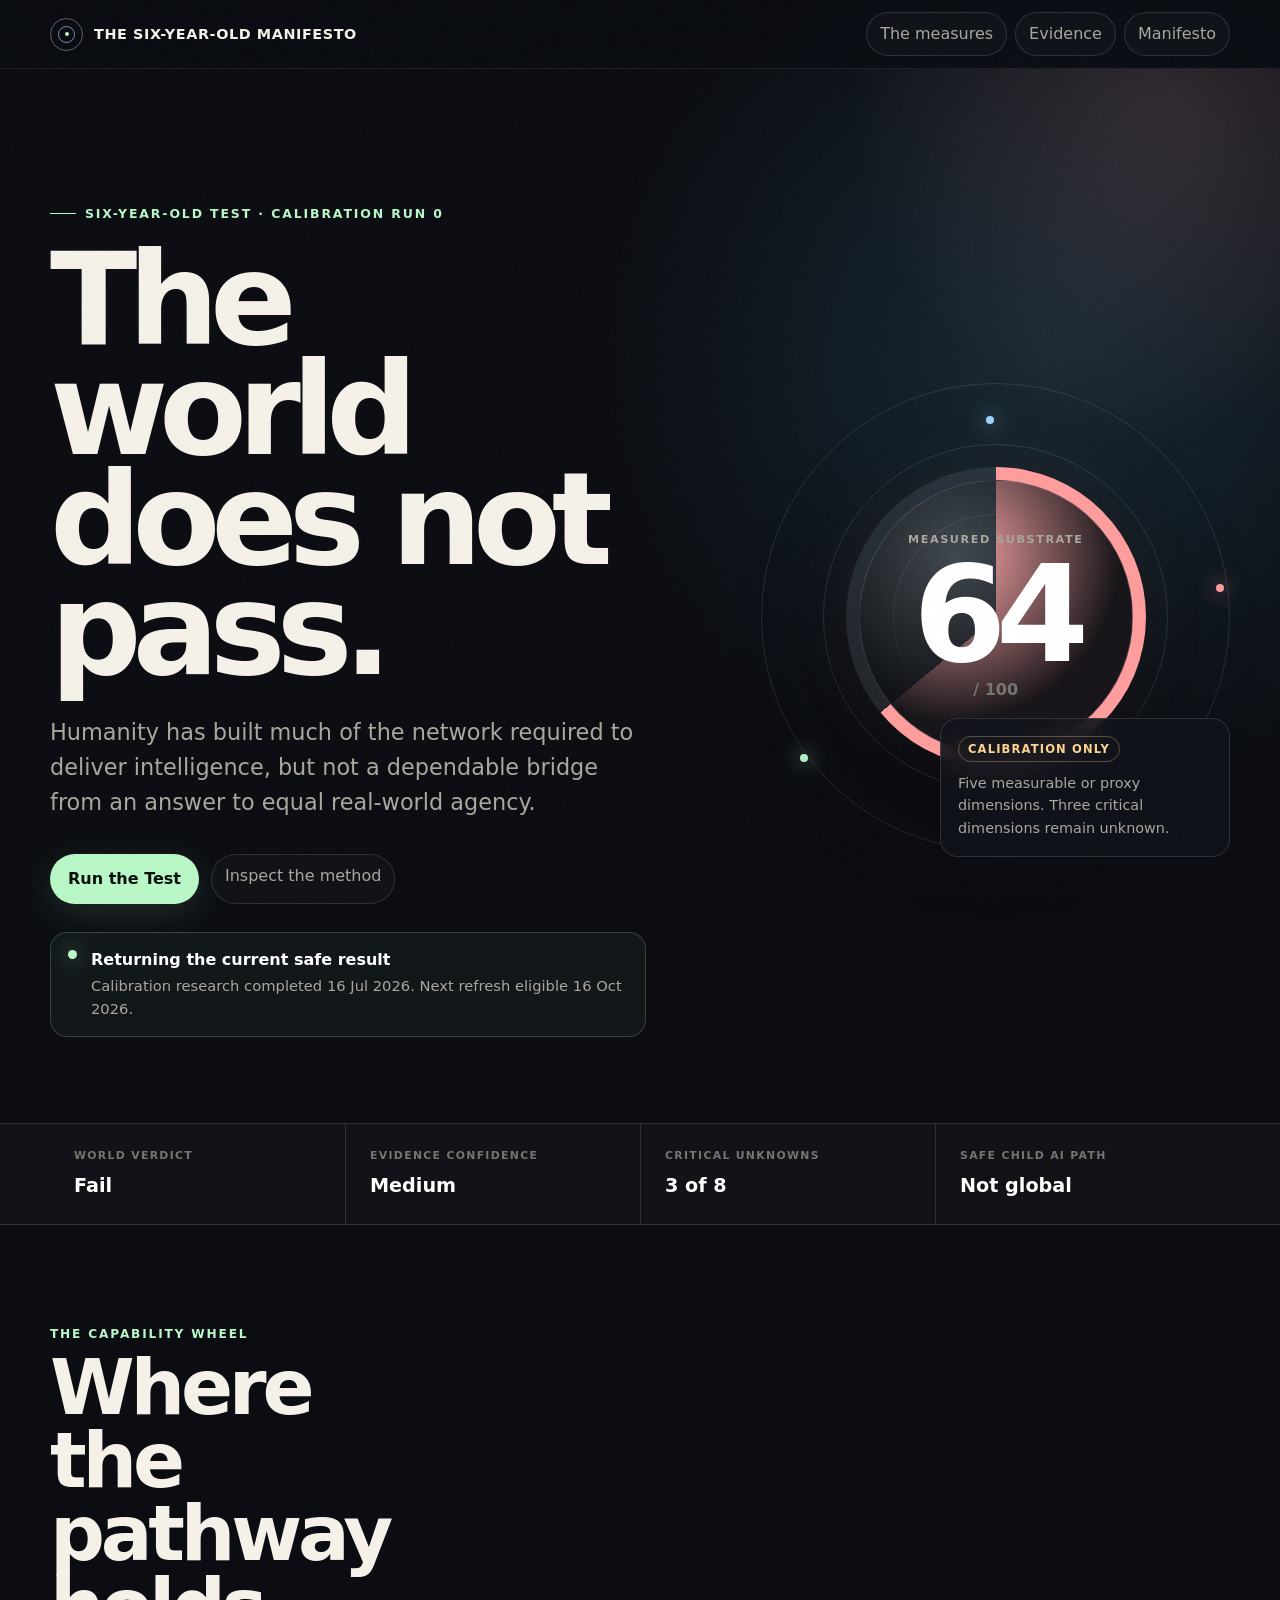
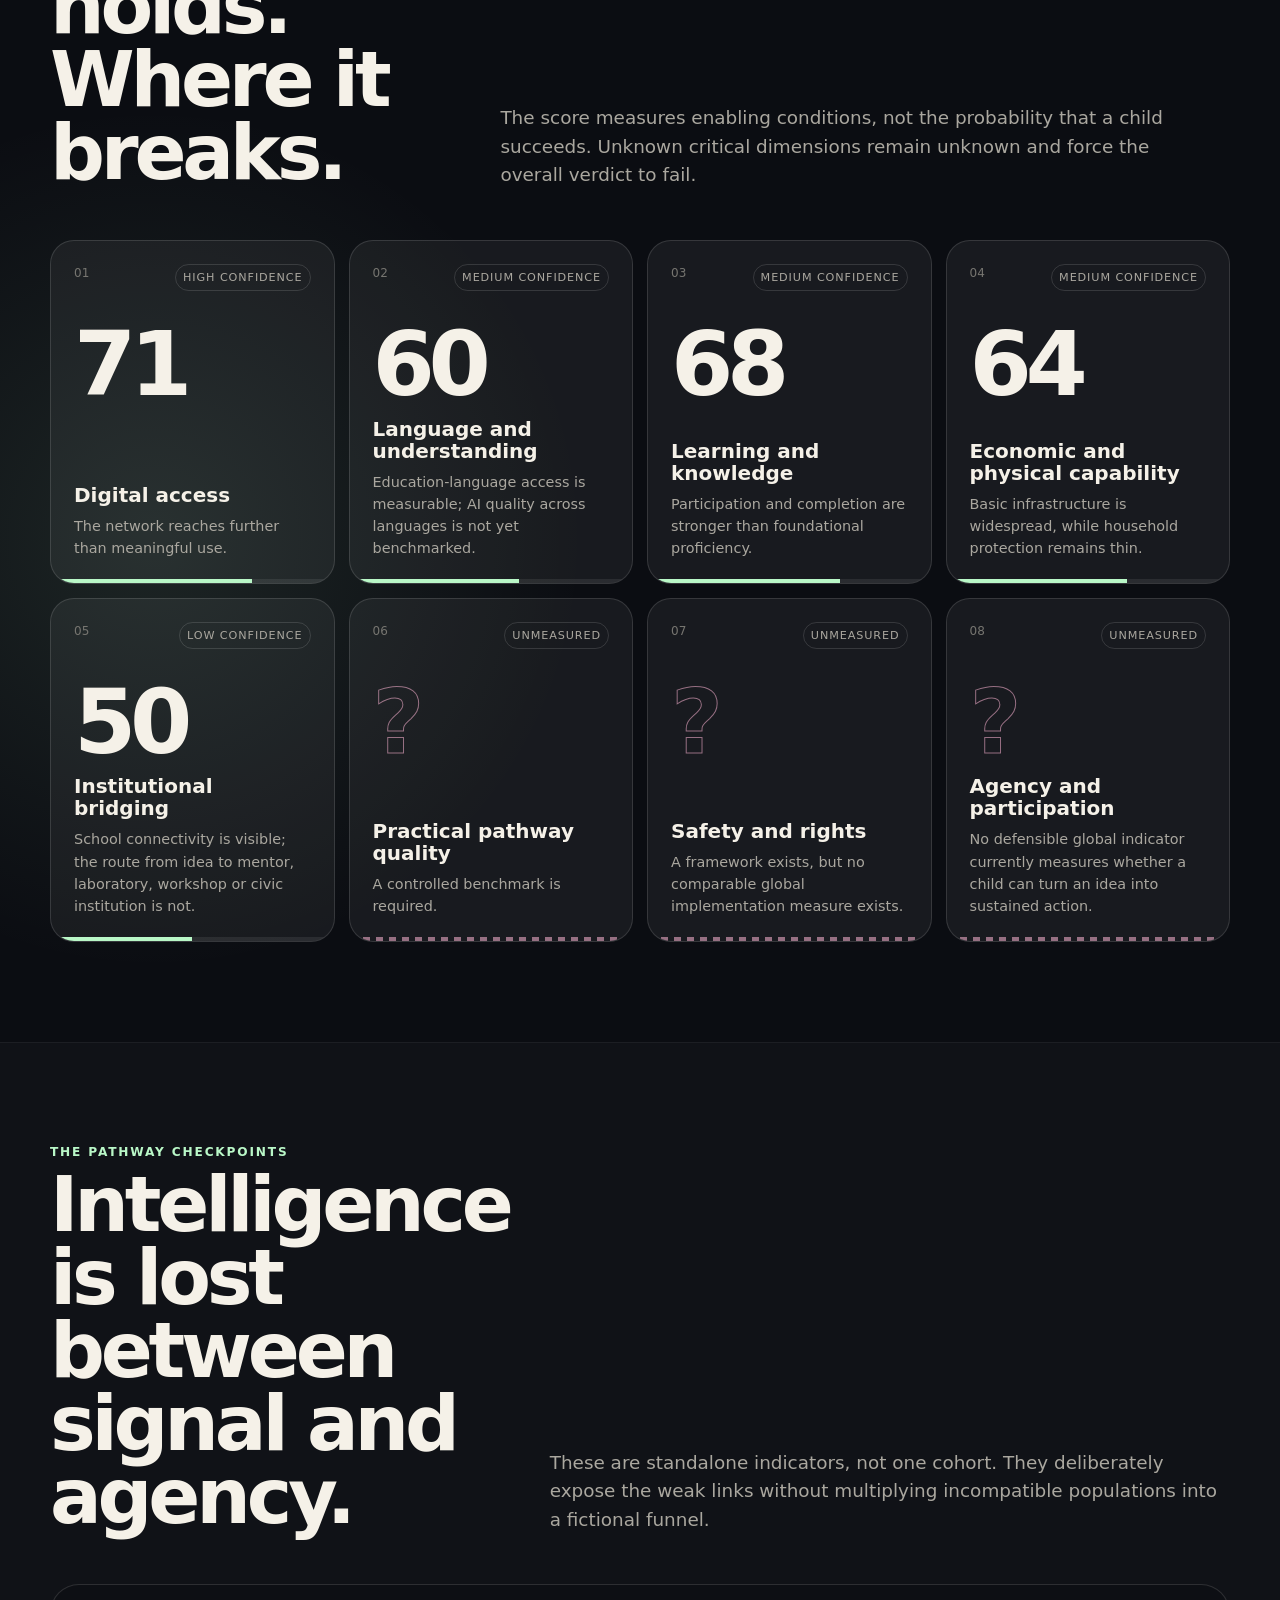
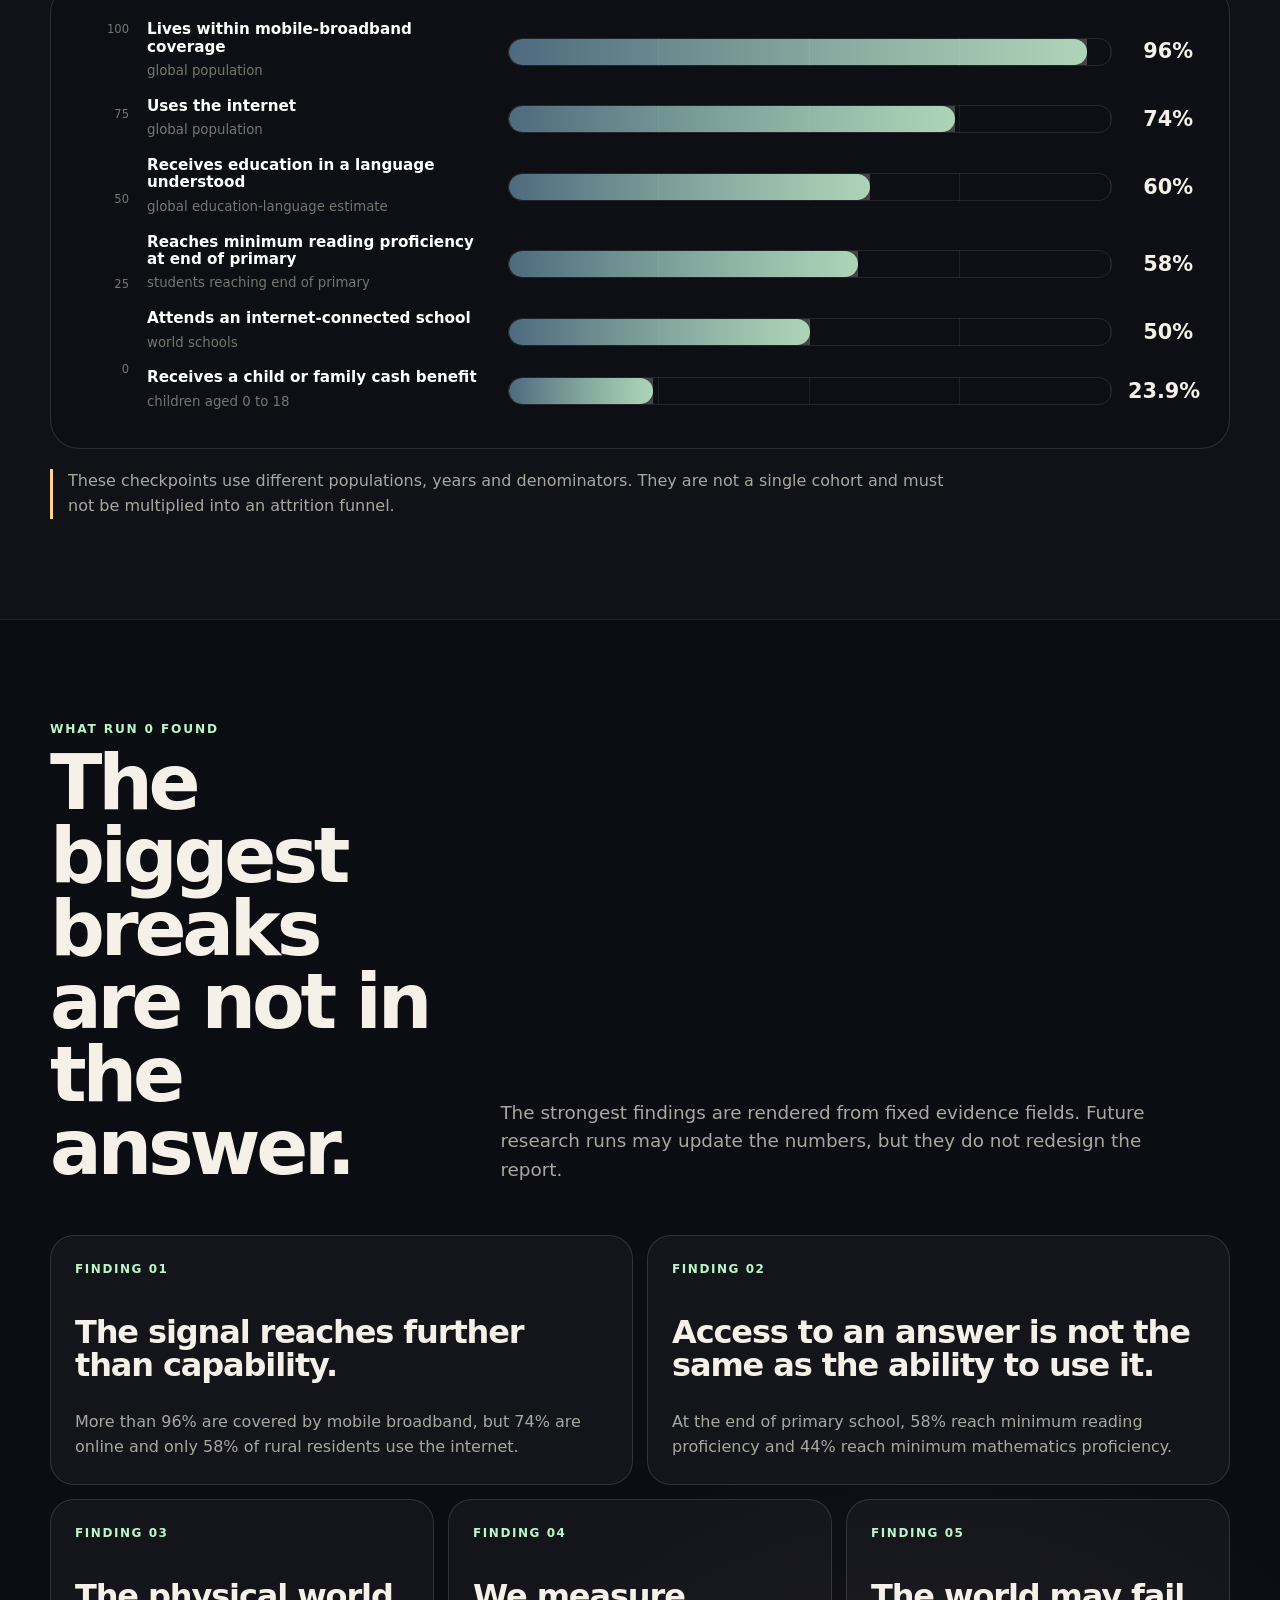
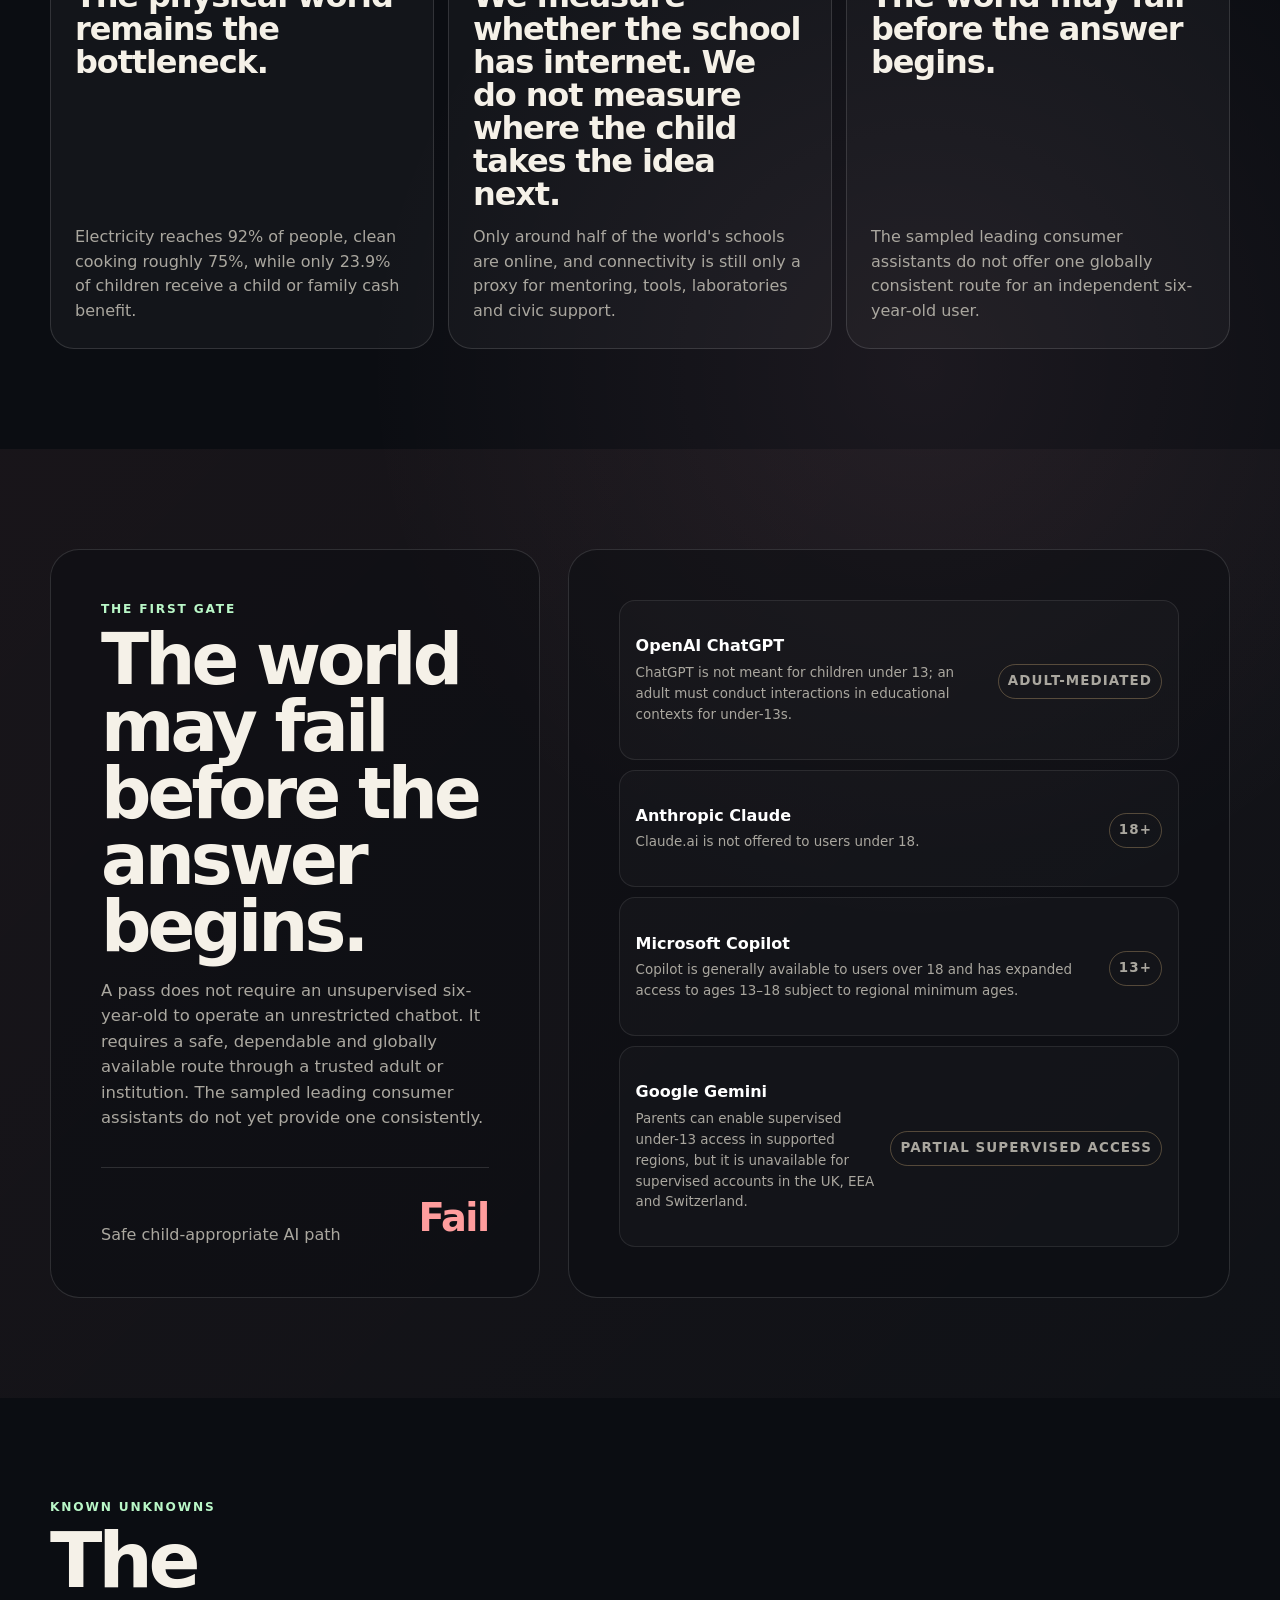
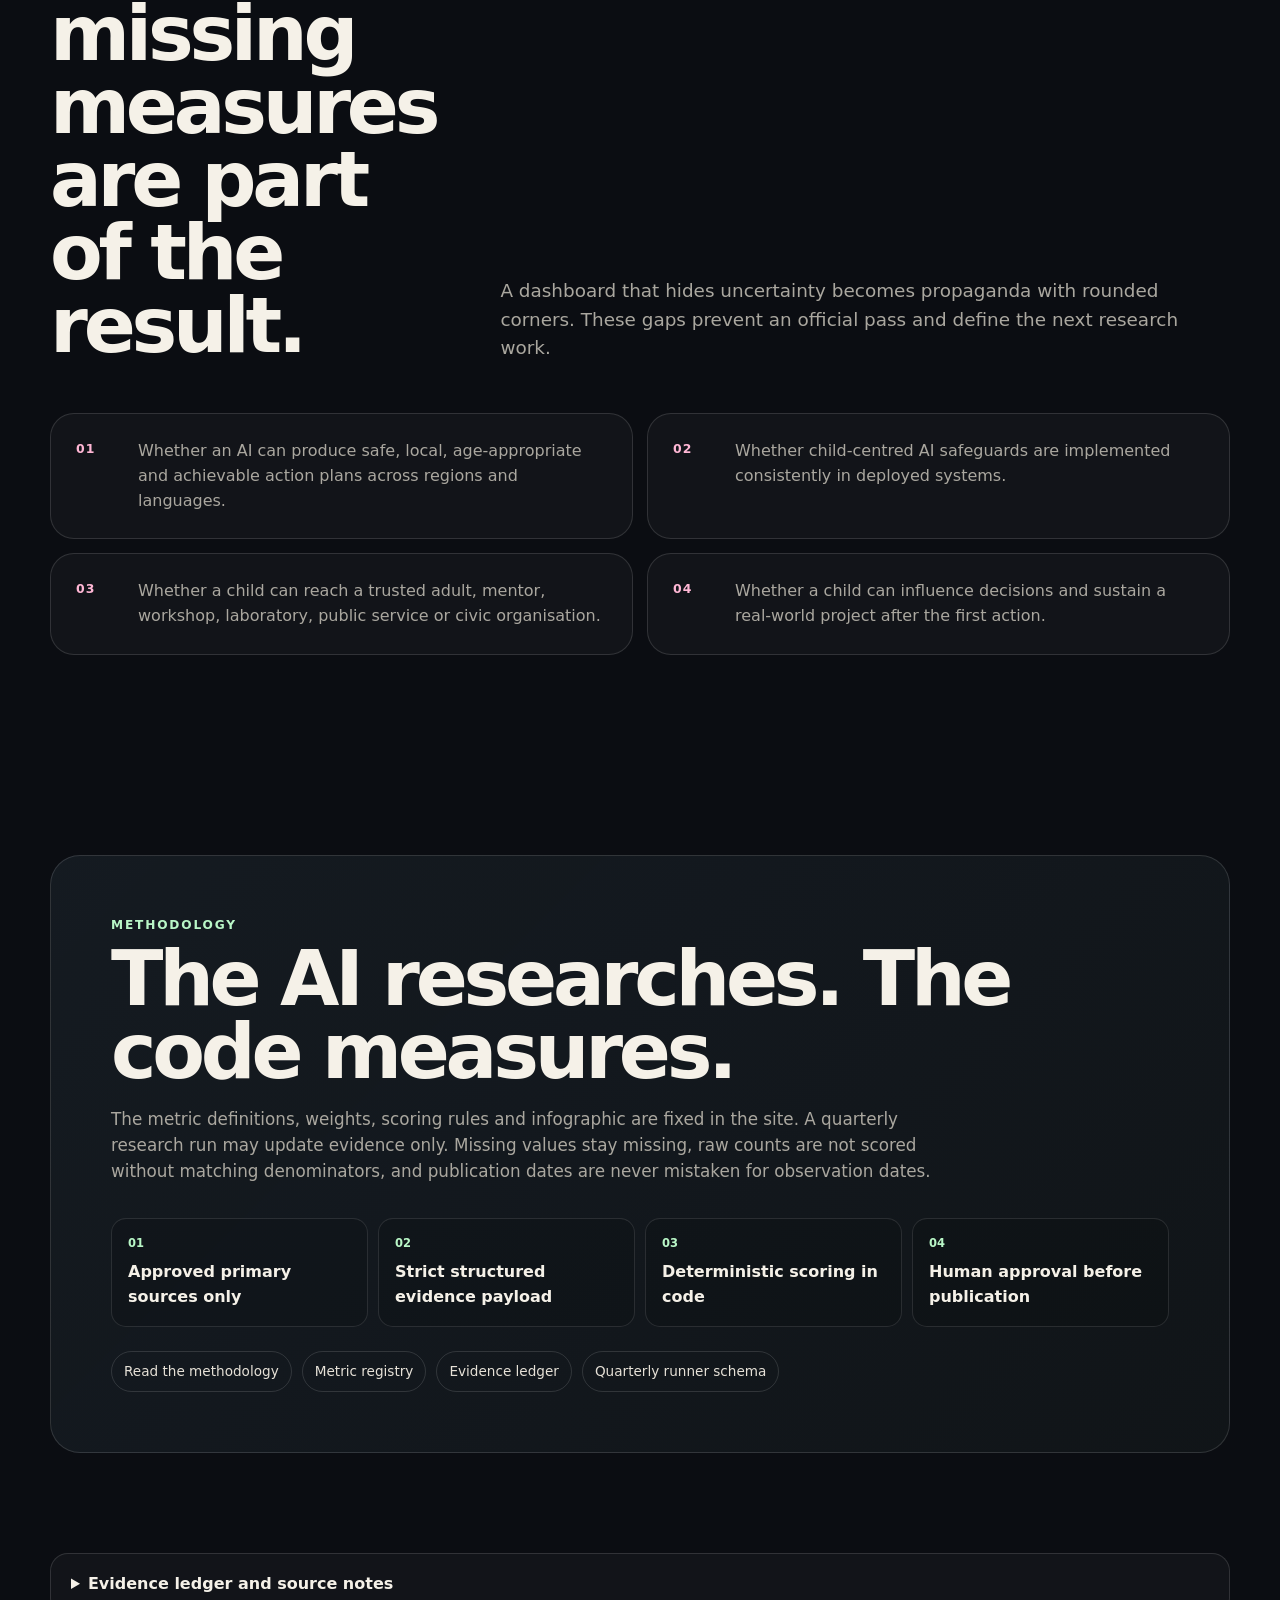
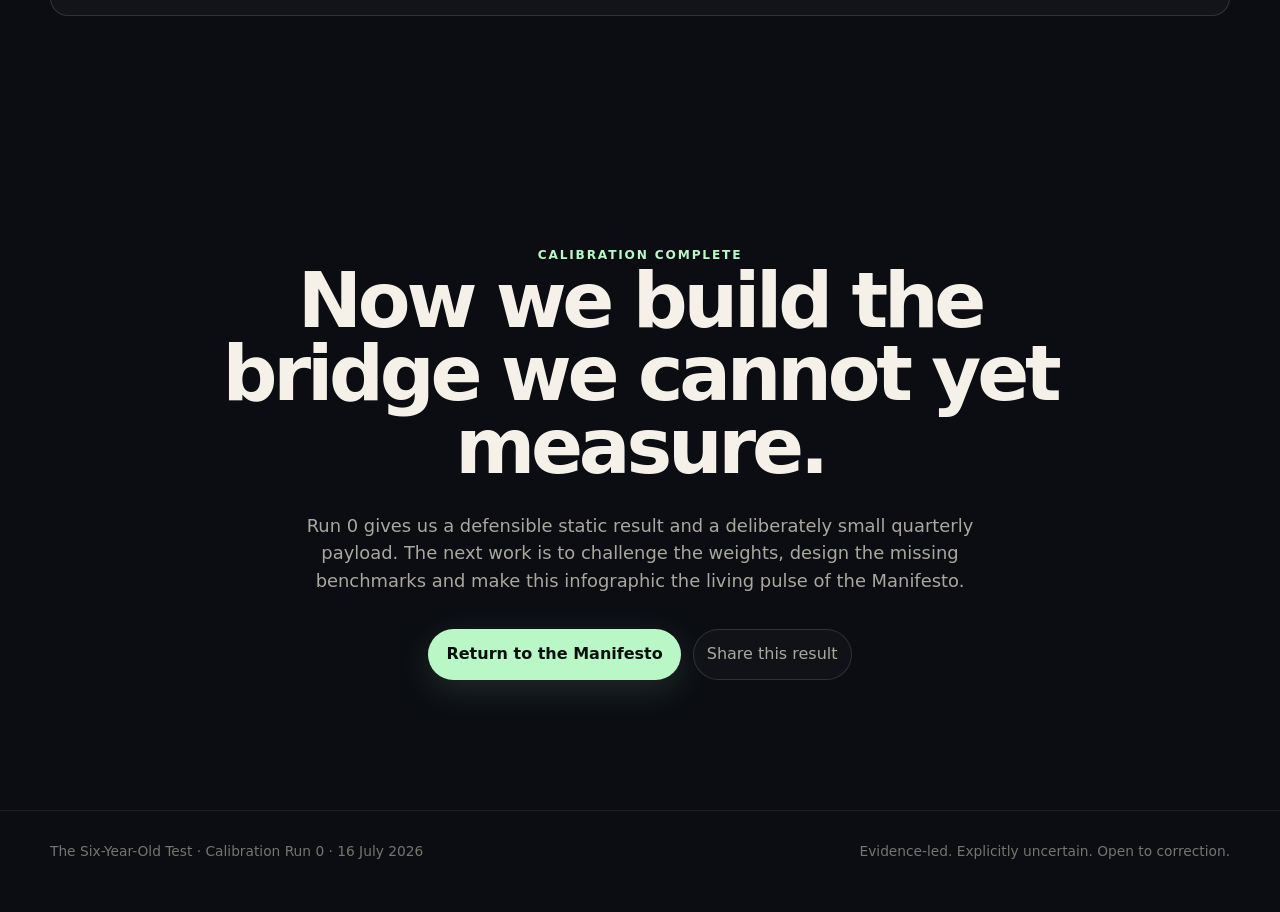
==== test.html @ 491e09f7 "Build Six-Year-Old Test calibration dashboard" ====
<!doctype html>
<html lang="en-GB">
<head>
  <meta charset="utf-8" />
  <meta name="viewport" content="width=device-width, initial-scale=1, viewport-fit=cover" />
  <meta name="description" content="Calibration Run 0 of the Six-Year-Old Test: can today's world turn advanced intelligence into real capability for an ordinary child?" />
  <meta name="theme-color" content="#0b0d12" />
  <meta property="og:title" content="Run the Six-Year-Old Test" />
  <meta property="og:description" content="A dated, evidence-backed audit of whether intelligence can become real agency for an ordinary child." />
  <meta property="og:type" content="website" />
  <title>Run the Test · The Six-Year-Old Manifesto</title>
  <link rel="stylesheet" href="styles/manifesto.css" />
  <link rel="stylesheet" href="styles/test.css" />
  <script src="scripts/test.js" defer></script>
</head>
<body class="test-page">
  <div class="noise" aria-hidden="true"></div>

  <nav class="nav">
    <div class="wrap nav-inner">
      <a class="brand" href="index.html" aria-label="Return to The Six-Year-Old Manifesto">
        <span class="brand-mark" aria-hidden="true"></span>
        <span>The Six-Year-Old Manifesto</span>
      </a>
      <div class="nav-links">
        <a href="#dimensions">The measures</a>
        <a href="#evidence">Evidence</a>
        <a href="index.html">Manifesto</a>
      </div>
    </div>
  </nav>

  <main>
    <header class="test-hero">
      <div class="wrap test-hero-grid">
        <div class="test-intro">
          <div class="eyebrow">Six-Year-Old Test · Calibration Run 0</div>
          <h1 id="verdict-title">The world does not pass.</h1>
          <p class="test-deck" id="verdict-summary">
            Measuring whether today's world can turn advanced intelligence into real capability for an ordinary child.
          </p>

          <div class="run-controls">
            <button class="primary-button" type="button" data-run-test>Run the Test</button>
            <a class="ghost-button" href="#methodology">Inspect the method</a>
          </div>

          <div class="safe-run-banner" data-safe-run-banner tabindex="-1">
            <span class="safe-run-pulse" aria-hidden="true"></span>
            <div>
              <strong>Returning the current safe result</strong>
              <span>Calibration research completed <time data-safe-date>16 Jul 2026</time>. Next refresh eligible <time data-next-date>16 Oct 2026</time>.</span>
            </div>
          </div>
        </div>

        <div class="score-stage" aria-label="Measured enabling substrate score">
          <div class="score-orbit" aria-hidden="true">
            <span class="score-dot score-dot-a"></span>
            <span class="score-dot score-dot-b"></span>
            <span class="score-dot score-dot-c"></span>
          </div>
          <div class="score-orb" data-score-orb>
            <div class="score-orb-inner">
              <span class="score-label">Measured substrate</span>
              <strong data-overall-score>64</strong>
              <span class="score-denominator">/ 100</span>
            </div>
          </div>
          <div class="score-caption">
            <span class="status pressure">Calibration only</span>
            <p>Five measurable or proxy dimensions. Three critical dimensions remain unknown.</p>
          </div>
        </div>
      </div>
    </header>

    <section class="verdict-strip" aria-label="Calibration status">
      <div class="wrap verdict-strip-grid">
        <div><small>World verdict</small><strong>Fail</strong></div>
        <div><small>Evidence confidence</small><strong>Medium</strong></div>
        <div><small>Critical unknowns</small><strong>3 of 8</strong></div>
        <div><small>Safe child AI path</small><strong>Not global</strong></div>
      </div>
    </section>

    <section id="dimensions">
      <div class="wrap">
        <div class="section-head reveal">
          <div>
            <div class="kicker">The capability wheel</div>
            <h2>Where the pathway holds. Where it breaks.</h2>
          </div>
          <p class="section-intro">
            The score measures enabling conditions, not the probability that a child succeeds. Unknown critical dimensions remain unknown and force the overall verdict to fail.
          </p>
        </div>

        <div class="dimension-orbit" data-dimensions aria-live="polite"></div>
      </div>
    </section>

    <section id="pathway" class="pathway-section">
      <div class="wrap">
        <div class="section-head reveal">
          <div>
            <div class="kicker">The pathway checkpoints</div>
            <h2>Intelligence is lost between signal and agency.</h2>
          </div>
          <p class="section-intro">
            These are standalone indicators, not one cohort. They deliberately expose the weak links without multiplying incompatible populations into a fictional funnel.
          </p>
        </div>

        <div class="checkpoint-frame reveal">
          <div class="checkpoint-axis" aria-hidden="true"><span>100</span><span>75</span><span>50</span><span>25</span><span>0</span></div>
          <div class="checkpoint-list" data-checkpoints></div>
        </div>
        <p class="method-warning reveal" data-pathway-warning></p>
      </div>
    </section>

    <section id="callouts">
      <div class="wrap">
        <div class="section-head reveal">
          <div>
            <div class="kicker">What Run 0 found</div>
            <h2>The biggest breaks are not in the answer.</h2>
          </div>
          <p class="section-intro">
            The strongest findings are rendered from fixed evidence fields. Future research runs may update the numbers, but they do not redesign the report.
          </p>
        </div>
        <div class="callout-grid" data-callouts></div>
      </div>
    </section>

    <section id="access-gate" class="gate-section">
      <div class="wrap gate-layout">
        <article class="gate-copy reveal">
          <div class="kicker">The first gate</div>
          <h2>The world may fail before the answer begins.</h2>
          <p>
            A pass does not require an unsupervised six-year-old to operate an unrestricted chatbot. It requires a safe, dependable and globally available route through a trusted adult or institution. The sampled leading consumer assistants do not yet provide one consistently.
          </p>
          <div class="gate-verdict">
            <span>Safe child-appropriate AI path</span>
            <strong>Fail</strong>
          </div>
        </article>

        <div class="provider-gates reveal" data-provider-gates></div>
      </div>
    </section>

    <section id="unknowns">
      <div class="wrap">
        <div class="section-head reveal">
          <div>
            <div class="kicker">Known unknowns</div>
            <h2>The missing measures are part of the result.</h2>
          </div>
          <p class="section-intro">
            A dashboard that hides uncertainty becomes propaganda with rounded corners. These gaps prevent an official pass and define the next research work.
          </p>
        </div>
        <div class="unknown-grid" data-unknowns></div>
      </div>
    </section>

    <section id="methodology">
      <div class="wrap">
        <div class="method-panel reveal">
          <div>
            <div class="kicker">Methodology</div>
            <h2>The AI researches. The code measures.</h2>
            <p>
              The metric definitions, weights, scoring rules and infographic are fixed in the site. A quarterly research run may update evidence only. Missing values stay missing, raw counts are not scored without matching denominators, and publication dates are never mistaken for observation dates.
            </p>
          </div>
          <div class="method-rules">
            <div><b>01</b><span>Approved primary sources only</span></div>
            <div><b>02</b><span>Strict structured evidence payload</span></div>
            <div><b>03</b><span>Deterministic scoring in code</span></div>
            <div><b>04</b><span>Human approval before publication</span></div>
          </div>
          <div class="method-links">
            <a href="docs/six-year-old-test-methodology.md">Read the methodology</a>
            <a href="data/test/metric-registry.json">Metric registry</a>
            <a href="data/test/evidence-ledger.json">Evidence ledger</a>
            <a href="data/test/quarterly-run.schema.json">Quarterly runner schema</a>
          </div>
        </div>
      </div>
    </section>

    <section id="evidence" class="sources-section">
      <div class="wrap">
        <details class="reveal">
          <summary>Evidence ledger and source notes</summary>
          <div class="source-ledger" data-source-ledger></div>
        </details>
      </div>
    </section>

    <section class="cta">
      <div class="wrap reveal">
        <div class="kicker">Calibration complete</div>
        <h2>Now we build the bridge we cannot yet measure.</h2>
        <p>Run 0 gives us a defensible static result and a deliberately small quarterly payload. The next work is to challenge the weights, design the missing benchmarks and make this infographic the living pulse of the Manifesto.</p>
        <div class="cta-actions">
          <a class="primary-button" href="index.html">Return to the Manifesto</a>
          <button class="ghost-button" data-share type="button">Share this result</button>
        </div>
      </div>
    </section>
  </main>

  <div class="run-toast" data-run-toast role="status" aria-live="polite">Current safe result loaded.</div>

  <footer>
    <div class="wrap footer-grid">
      <span>The Six-Year-Old Test · Calibration Run 0 · 16 July 2026</span>
      <span>Evidence-led. Explicitly uncertain. Open to correction.</span>
    </div>
  </footer>
</body>
</html>
---- styles/manifesto.css ----
:root {
  --ink: #f5f1e8;
  --muted: #aaa79f;
  --dim: #767570;
  --bg: #0b0d12;
  --panel: rgba(255, 255, 255, 0.055);
  --panel-strong: rgba(255, 255, 255, 0.085);
  --line: rgba(255, 255, 255, 0.13);
  --green: #b9f7c7;
  --blue: #9dd8ff;
  --amber: #ffd48f;
  --pink: #ffb7d5;
  --max: 1180px;
  --radius: 24px;
  --shadow: 0 28px 90px rgba(0, 0, 0, 0.33);
}

* { box-sizing: border-box; }
html { scroll-behavior: smooth; }
body {
  margin: 0;
  color: var(--ink);
  background:
    radial-gradient(circle at 82% 4%, rgba(99, 205, 255, 0.14), transparent 28rem),
    radial-gradient(circle at 12% 24%, rgba(185, 247, 199, 0.1), transparent 27rem),
    radial-gradient(circle at 72% 58%, rgba(255, 183, 213, 0.07), transparent 35rem),
    var(--bg);
  font-family: Inter, ui-sans-serif, system-ui, -apple-system, BlinkMacSystemFont, "Segoe UI", sans-serif;
  line-height: 1.55;
  overflow-x: hidden;
}
a { color: inherit; }
button { font: inherit; }
strong { color: #fff; }

.noise {
  position: fixed;
  inset: 0;
  pointer-events: none;
  opacity: 0.035;
  z-index: 99;
  background-image: url("data:image/svg+xml,%3Csvg viewBox='0 0 180 180' xmlns='http://www.w3.org/2000/svg'%3E%3Cfilter id='n'%3E%3CfeTurbulence type='fractalNoise' baseFrequency='.9' numOctaves='3' stitchTiles='stitch'/%3E%3C/filter%3E%3Crect width='100%25' height='100%25' filter='url(%23n)' opacity='.55'/%3E%3C/svg%3E");
}
.wrap { width: min(calc(100% - 32px), var(--max)); margin-inline: auto; }

.nav {
  position: sticky;
  top: 0;
  z-index: 20;
  backdrop-filter: blur(18px);
  -webkit-backdrop-filter: blur(18px);
  background: rgba(11, 13, 18, 0.72);
  border-bottom: 1px solid rgba(255, 255, 255, 0.08);
}
.nav-inner { min-height: 68px; display: flex; align-items: center; justify-content: space-between; gap: 16px; }
.brand { display: flex; align-items: center; gap: 11px; font-size: 0.9rem; letter-spacing: 0.04em; text-transform: uppercase; font-weight: 800; text-decoration: none; }
.brand-mark { width: 33px; aspect-ratio: 1; border: 1px solid rgba(255, 255, 255, 0.35); border-radius: 50%; display: grid; place-items: center; position: relative; flex: 0 0 auto; }
.brand-mark::before, .brand-mark::after { content: ""; position: absolute; border-radius: 50%; border: 1px solid rgba(157, 216, 255, 0.65); }
.brand-mark::before { width: 15px; height: 15px; }
.brand-mark::after { width: 4px; height: 4px; background: var(--green); border: 0; }
.nav-links { display: flex; align-items: center; gap: 8px; }
.nav-links a, .ghost-button { border: 1px solid var(--line); color: var(--muted); text-decoration: none; border-radius: 999px; padding: 9px 13px; background: rgba(255, 255, 255, 0.025); transition: color .2s ease, border-color .2s ease, transform .2s ease; cursor: pointer; }
.nav-links a:hover, .ghost-button:hover { color: #fff; border-color: rgba(255, 255, 255, 0.32); transform: translateY(-1px); }

.hero { min-height: 90vh; display: grid; align-items: center; padding: 96px 0 72px; position: relative; }
.hero-grid { display: grid; grid-template-columns: minmax(0, 1.2fr) minmax(320px, .8fr); gap: clamp(40px, 8vw, 110px); align-items: center; }
.eyebrow { display: inline-flex; align-items: center; gap: 9px; color: var(--green); text-transform: uppercase; font-size: .78rem; letter-spacing: .15em; font-weight: 850; margin-bottom: 22px; }
.eyebrow::before { content: ""; width: 26px; height: 1px; background: currentColor; }
h1 { margin: 0; max-width: 920px; font-size: clamp(3.25rem, 9vw, 8.4rem); line-height: .86; letter-spacing: -.072em; font-weight: 880; }
h1 span { display: block; color: transparent; -webkit-text-stroke: 1px rgba(255, 255, 255, .45); }
.hero-copy { max-width: 720px; font-size: clamp(1.05rem, 2vw, 1.35rem); color: var(--muted); margin: 30px 0 0; }
.hero-actions { display: flex; flex-wrap: wrap; gap: 12px; margin-top: 34px; }
.test-run-status { display: flex; align-items: center; gap: 8px; margin: 16px 0 0; color: var(--dim); font-size: .82rem; }
.test-run-status span { width: 7px; height: 7px; border-radius: 50%; background: var(--green); box-shadow: 0 0 14px rgba(185,247,199,.55); flex: 0 0 auto; }
.primary-button { border: 0; border-radius: 999px; padding: 13px 18px; color: #09100b; background: var(--green); text-decoration: none; font-weight: 850; box-shadow: 0 10px 35px rgba(185, 247, 199, .13); transition: transform .2s ease, box-shadow .2s ease; cursor: pointer; }
.primary-button:hover { transform: translateY(-2px); box-shadow: 0 14px 42px rgba(185, 247, 199, .2); }

.clock-scene { min-height: 470px; display: grid; place-items: center; position: relative; isolation: isolate; }
.orbit, .orbit::before, .orbit::after { position: absolute; border: 1px solid rgba(255, 255, 255, .11); border-radius: 50%; }
.orbit { width: min(100%, 440px); aspect-ratio: 1; animation: rotate 30s linear infinite; }
.orbit::before { content: ""; inset: 12%; border-color: rgba(157, 216, 255, .18); }
.orbit::after { content: ""; inset: 27%; border-color: rgba(185, 247, 199, .22); }
.dot { position: absolute; border-radius: 50%; box-shadow: 0 0 20px currentColor; }
.dot.one { width: 9px; height: 9px; color: var(--blue); background: currentColor; top: 10%; left: 47%; }
.dot.two { width: 7px; height: 7px; color: var(--green); background: currentColor; bottom: 17%; left: 12%; }
.dot.three { width: 5px; height: 5px; color: var(--pink); background: currentColor; top: 37%; right: 4%; }
.clock { width: min(74vw, 260px); aspect-ratio: 1; border: 1px solid rgba(255, 255, 255, .22); border-radius: 50%; background: radial-gradient(circle at 40% 35%, rgba(255,255,255,.11), rgba(255,255,255,.025) 55%, rgba(0,0,0,.2)); box-shadow: inset 0 0 60px rgba(157, 216, 255, .05), var(--shadow); position: relative; display: grid; place-items: center; z-index: 2; }
.clock::before { content: ""; position: absolute; width: 2px; height: 34%; background: var(--ink); transform-origin: 50% 100%; transform: translateY(-49%) rotate(36deg); border-radius: 5px; }
.clock::after { content: ""; position: absolute; width: 2px; height: 24%; background: var(--green); transform-origin: 50% 100%; transform: translateY(-49%) rotate(142deg); border-radius: 5px; }
.clock-core { width: 12px; height: 12px; border-radius: 50%; background: #fff; box-shadow: 0 0 20px rgba(255,255,255,.7); z-index: 3; }
.question-card { position: absolute; right: -12px; bottom: 38px; width: min(290px, 80vw); padding: 18px; border: 1px solid var(--line); border-radius: 19px; background: rgba(16,19,26,.86); backdrop-filter: blur(14px); -webkit-backdrop-filter: blur(14px); box-shadow: var(--shadow); z-index: 4; }
.question-card small { display: block; color: var(--dim); text-transform: uppercase; letter-spacing: .13em; font-weight: 800; margin-bottom: 7px; }
.question-card p { margin: 0; font-size: 1.12rem; line-height: 1.35; }

section { padding: 100px 0; }
.section-head { display: grid; grid-template-columns: .72fr 1.28fr; gap: 40px; margin-bottom: 50px; align-items: end; }
.kicker { color: var(--green); text-transform: uppercase; letter-spacing: .15em; font-size: .76rem; font-weight: 850; }
h2 { margin: 8px 0 0; font-size: clamp(2.2rem, 6vw, 5.3rem); line-height: .95; letter-spacing: -.055em; }
.section-intro { color: var(--muted); font-size: 1.15rem; max-width: 700px; margin: 0; }

.test { border: 1px solid var(--line); border-radius: calc(var(--radius) + 8px); background: linear-gradient(140deg, rgba(185,247,199,.08), rgba(157,216,255,.035) 50%, rgba(255,255,255,.03)); padding: clamp(26px, 6vw, 70px); box-shadow: var(--shadow); position: relative; overflow: hidden; }
.test::after { content: "6"; position: absolute; font-size: clamp(15rem, 40vw, 34rem); line-height: .7; font-weight: 900; right: -5%; bottom: -7%; color: rgba(255,255,255,.022); pointer-events: none; }
.test blockquote { margin: 0; max-width: 900px; font-size: clamp(1.75rem, 4vw, 3.8rem); line-height: 1.12; letter-spacing: -.035em; font-weight: 720; position: relative; z-index: 1; }
.test blockquote em { color: var(--green); font-style: normal; }
.test p { color: var(--muted); max-width: 760px; margin: 30px 0 0; font-size: 1.08rem; position: relative; z-index: 1; }

.pillars { display: grid; grid-template-columns: repeat(4, 1fr); gap: 14px; }
.pillar { min-height: 280px; display: flex; flex-direction: column; justify-content: space-between; padding: 24px; border: 1px solid var(--line); border-radius: var(--radius); background: var(--panel); transition: transform .22s ease, border-color .22s ease, background .22s ease; }
.pillar:hover { transform: translateY(-4px); border-color: rgba(255,255,255,.28); background: var(--panel-strong); }
.pillar-num { color: var(--dim); font-variant-numeric: tabular-nums; font-size: .82rem; }
.pillar h3 { margin: 42px 0 10px; font-size: 1.4rem; line-height: 1.1; letter-spacing: -.025em; }
.pillar p { margin: 0; color: var(--muted); font-size: .96rem; }

.architecture { display: grid; grid-template-columns: repeat(3, 1fr); gap: 18px; }
.architecture-card { border-radius: var(--radius); padding: 28px; border: 1px solid var(--line); background: rgba(255,255,255,.035); position: relative; overflow: hidden; }
.architecture-card::before { content: ""; display: block; width: 44px; height: 4px; border-radius: 10px; background: var(--blue); margin-bottom: 70px; }
.architecture-card:nth-child(2)::before { background: var(--amber); }
.architecture-card:nth-child(3)::before { background: var(--green); }
.architecture-card h3 { font-size: 1.65rem; line-height: 1.12; margin: 0 0 13px; letter-spacing: -.03em; }
.architecture-card p { color: var(--muted); margin: 0; }
.architecture-card ul { margin: 22px 0 0; padding: 0; list-style: none; }
.architecture-card li { padding: 8px 0 8px 20px; color: #d9d6cf; border-top: 1px solid rgba(255,255,255,.08); position: relative; }
.architecture-card li::before { content: "↳"; position: absolute; left: 0; color: var(--dim); }

.foundry { display: grid; grid-template-columns: .82fr 1.18fr; gap: 28px; align-items: stretch; }
.foundry-copy, .foundry-loop { border: 1px solid var(--line); border-radius: calc(var(--radius) + 5px); background: var(--panel); padding: clamp(26px, 5vw, 50px); }
.foundry-copy h3 { font-size: clamp(2rem, 4vw, 3.8rem); line-height: .97; letter-spacing: -.05em; margin: 0 0 24px; }
.foundry-copy p { color: var(--muted); }
.foundry-rule { border-left: 3px solid var(--green); padding-left: 18px; color: #fff !important; font-size: 1.14rem; margin-top: 30px !important; }
.loop-list { display: grid; gap: 8px; counter-reset: flow; }
.loop-item { counter-increment: flow; display: grid; grid-template-columns: 38px 1fr; gap: 14px; align-items: center; padding: 12px; border: 1px solid rgba(255,255,255,.09); border-radius: 15px; background: rgba(0,0,0,.14); }
.loop-item::before { content: counter(flow, decimal-leading-zero); color: var(--green); font-size: .76rem; font-weight: 850; letter-spacing: .08em; }
.loop-item span { color: #e6e3dc; }
.mission { margin-top: 18px; border: 1px solid rgba(255,212,143,.27); border-radius: var(--radius); padding: 25px; background: rgba(255,212,143,.055); }
.mission small { color: var(--amber); text-transform: uppercase; letter-spacing: .13em; font-weight: 850; }
.mission h4 { margin: 8px 0 10px; font-size: 1.4rem; }
.mission p { margin: 0; color: var(--muted); }

.evidence-grid { display: grid; grid-template-columns: repeat(3, 1fr); gap: 14px; }
.evidence-card { border: 1px solid var(--line); border-radius: var(--radius); padding: 23px; background: rgba(255,255,255,.035); display: flex; flex-direction: column; min-height: 250px; }
.status { align-self: flex-start; border: 1px solid var(--line); border-radius: 999px; padding: 5px 9px; color: var(--muted); font-size: .72rem; text-transform: uppercase; letter-spacing: .1em; font-weight: 800; }
.status.live { color: var(--green); border-color: rgba(185,247,199,.3); }
.status.pressure { color: var(--amber); border-color: rgba(255,212,143,.3); }
.status.risk { color: var(--pink); border-color: rgba(255,183,213,.3); }
.evidence-card h3 { margin: 28px 0 10px; font-size: 1.32rem; line-height: 1.15; }
.metric { font-size: clamp(2rem, 5vw, 3.8rem); line-height: .95; letter-spacing: -.05em; margin: 0 0 14px; font-weight: 820; }
.evidence-card p { color: var(--muted); margin: 0 0 20px; }
.evidence-card a { color: #ddd9d0; margin-top: auto; font-size: .86rem; text-underline-offset: 4px; overflow-wrap: anywhere; }

.risks { display: grid; grid-template-columns: 1fr 1fr; gap: 16px; }
.risk-list, .counter-list { border: 1px solid var(--line); border-radius: var(--radius); padding: 28px; background: rgba(255,255,255,.035); }
.risk-list h3, .counter-list h3 { margin: 0 0 22px; font-size: 1.6rem; }
.risk-row { display: grid; grid-template-columns: 28px 1fr; gap: 12px; padding: 14px 0; border-top: 1px solid rgba(255,255,255,.085); }
.risk-row:first-of-type { border-top: 0; }
.risk-row b { color: var(--pink); }
.counter-list .risk-row b { color: var(--green); }
.risk-row p { margin: 0; color: var(--muted); }

.scoreboard { border: 1px solid var(--line); border-radius: calc(var(--radius) + 5px); background: linear-gradient(135deg, rgba(157,216,255,.07), rgba(185,247,199,.045)); padding: clamp(28px, 6vw, 60px); }
.scoreboard h3 { font-size: clamp(2rem, 4.5vw, 4.2rem); line-height: 1; letter-spacing: -.05em; margin: 0 0 20px; }
.scoreboard > p { color: var(--muted); max-width: 780px; }
.score-grid { display: grid; grid-template-columns: repeat(4, 1fr); gap: 10px; margin-top: 32px; }
.score { padding: 17px; border: 1px solid rgba(255,255,255,.12); border-radius: 16px; background: rgba(0,0,0,.14); }
.score small { display: block; color: var(--dim); text-transform: uppercase; letter-spacing: .1em; font-weight: 800; margin-bottom: 8px; }
.score span { font-weight: 700; }

.cta { text-align: center; padding: 130px 0; }
.cta h2 { max-width: 950px; margin: 0 auto; }
.cta p { color: var(--muted); max-width: 720px; margin: 28px auto 0; font-size: 1.12rem; }
.cta-actions { margin-top: 34px; display: flex; justify-content: center; flex-wrap: wrap; gap: 12px; }
.sources-section { padding-top: 0; }
details { border: 1px solid var(--line); border-radius: 18px; background: rgba(255,255,255,.03); padding: 0 20px; }
summary { cursor: pointer; padding: 18px 0; font-weight: 760; }
details div { padding: 0 0 20px; color: var(--muted); }
.sources { display: grid; gap: 10px; }
.sources a { color: #dad6ce; overflow-wrap: anywhere; }
footer { padding: 30px 0 50px; color: var(--dim); font-size: .86rem; border-top: 1px solid rgba(255,255,255,.08); }
.footer-grid { display: flex; justify-content: space-between; gap: 20px; flex-wrap: wrap; }

.reveal { opacity: 0; transform: translateY(20px); transition: opacity .7s ease, transform .7s ease; }
.reveal.visible { opacity: 1; transform: none; }
@keyframes rotate { to { transform: rotate(360deg); } }

@media (max-width: 980px) {
  .hero-grid, .section-head, .foundry { grid-template-columns: 1fr; }
  .hero { padding-top: 68px; }
  .clock-scene { min-height: 390px; }
  .question-card { right: 0; }
  .pillars { grid-template-columns: repeat(2, 1fr); }
  .architecture, .evidence-grid { grid-template-columns: 1fr; }
  .architecture-card::before { margin-bottom: 38px; }
  .score-grid { grid-template-columns: repeat(2, 1fr); }
}

@media (max-width: 650px) {
  .wrap { width: min(calc(100% - 22px), var(--max)); }
  .nav-links a { display: none; }
  .hero { min-height: auto; padding: 72px 0 52px; }
  h1 { font-size: clamp(3.45rem, 19vw, 5.2rem); }
  h1 span { -webkit-text-stroke: .8px rgba(255,255,255,.45); }
  .hero-copy { font-size: 1rem; }
  .clock-scene { min-height: 340px; margin-top: 10px; }
  .orbit { width: 310px; max-width: 92vw; }
  .clock { width: 185px; }
  .question-card { bottom: 5px; width: 245px; padding: 15px; }
  section { padding: 72px 0; }
  .pillars, .risks { grid-template-columns: 1fr; }
  .pillar { min-height: 220px; }
  .score-grid { grid-template-columns: 1fr; }
  .cta { padding: 90px 0; }
  .nav-inner { min-height: 60px; }
  .brand { font-size: .76rem; }
}

@media (prefers-reduced-motion: reduce) {
  *, *::before, *::after { animation-duration: .01ms !important; animation-iteration-count: 1 !important; scroll-behavior: auto !important; transition-duration: .01ms !important; }
  .reveal { opacity: 1; transform: none; }
}
---- styles/test.css ----
.test-page {
  --danger: #ff9d9d;
  --success: #b9f7c7;
  --test-blue: #9dd8ff;
  --test-amber: #ffd48f;
  --test-pink: #ffb7d5;
}

.test-page .nav { position: sticky; }
.test-page main { overflow: hidden; }

.test-hero {
  min-height: calc(100vh - 68px);
  display: grid;
  align-items: center;
  padding: clamp(72px, 10vw, 130px) 0 86px;
  position: relative;
}
.test-hero::before {
  content: "";
  position: absolute;
  width: 42rem;
  height: 42rem;
  border-radius: 50%;
  top: -18rem;
  right: -14rem;
  background: radial-gradient(circle, rgba(255,157,157,.14), rgba(255,157,157,0) 67%);
  pointer-events: none;
}
.test-hero-grid {
  display: grid;
  grid-template-columns: minmax(0, 1.12fr) minmax(330px, .88fr);
  gap: clamp(48px, 9vw, 120px);
  align-items: center;
}
.test-intro h1 {
  font-size: clamp(4rem, 10vw, 9rem);
  max-width: 900px;
  color: var(--ink);
}
.test-deck {
  max-width: 760px;
  margin: 30px 0 0;
  color: var(--muted);
  font-size: clamp(1.05rem, 2.1vw, 1.4rem);
}
.run-controls { display: flex; gap: 12px; flex-wrap: wrap; margin-top: 34px; }
.safe-run-banner {
  margin-top: 28px;
  display: grid;
  grid-template-columns: 10px 1fr;
  gap: 13px;
  align-items: start;
  max-width: 720px;
  padding: 15px 17px;
  border: 1px solid rgba(185,247,199,.2);
  border-radius: 17px;
  background: rgba(185,247,199,.045);
  outline: none;
  transition: border-color .2s ease, background .2s ease, transform .2s ease;
}
.safe-run-banner.active {
  border-color: rgba(185,247,199,.55);
  background: rgba(185,247,199,.09);
  transform: translateY(-2px);
}
.safe-run-pulse {
  width: 9px;
  height: 9px;
  margin-top: 5px;
  border-radius: 50%;
  background: var(--green);
  box-shadow: 0 0 20px rgba(185,247,199,.65);
}
.safe-run-banner strong { display: block; color: #fff; }
.safe-run-banner span { display: block; color: var(--muted); font-size: .92rem; margin-top: 2px; }

.score-stage { min-height: 520px; display: grid; place-items: center; position: relative; }
.score-orbit {
  position: absolute;
  width: min(100%, 480px);
  aspect-ratio: 1;
  border: 1px solid rgba(255,255,255,.11);
  border-radius: 50%;
  animation: rotate 34s linear infinite;
}
.score-orbit::before,
.score-orbit::after {
  content: "";
  position: absolute;
  border-radius: 50%;
  border: 1px solid rgba(255,255,255,.08);
}
.score-orbit::before { inset: 13%; border-color: rgba(157,216,255,.16); }
.score-orbit::after { inset: 28%; border-color: rgba(255,157,157,.18); }
.score-dot { position: absolute; width: 8px; height: 8px; border-radius: 50%; background: currentColor; box-shadow: 0 0 20px currentColor; }
.score-dot-a { top: 7%; left: 48%; color: var(--test-blue); }
.score-dot-b { bottom: 19%; left: 8%; color: var(--green); }
.score-dot-c { top: 43%; right: 1%; color: var(--danger); }
.score-orb {
  --score: 64;
  width: min(66vw, 300px);
  aspect-ratio: 1;
  border-radius: 50%;
  padding: 3px;
  position: relative;
  z-index: 2;
  background: conic-gradient(var(--danger) calc(var(--score) * 1%), rgba(255,255,255,.09) 0);
  box-shadow: 0 35px 110px rgba(0,0,0,.4), 0 0 70px rgba(255,157,157,.08);
}
.score-orb::before {
  content: "";
  position: absolute;
  inset: 13px;
  border-radius: 50%;
  border: 1px solid rgba(255,255,255,.14);
  background: radial-gradient(circle at 35% 28%, rgba(255,255,255,.12), rgba(11,13,18,.95) 62%);
}
.score-orb-inner { position: absolute; inset: 0; z-index: 2; display: grid; place-content: center; text-align: center; }
.score-label { color: var(--muted); text-transform: uppercase; letter-spacing: .14em; font-size: .7rem; font-weight: 850; }
.score-orb strong { display: block; font-size: clamp(5rem, 14vw, 8.4rem); line-height: .85; letter-spacing: -.08em; margin-top: 10px; }
.score-denominator { color: var(--dim); font-weight: 800; margin-top: 6px; }
.score-caption {
  position: absolute;
  right: 0;
  bottom: 20px;
  width: min(290px, 82vw);
  padding: 17px;
  border: 1px solid var(--line);
  border-radius: 18px;
  background: rgba(16,19,26,.86);
  backdrop-filter: blur(15px);
  -webkit-backdrop-filter: blur(15px);
  z-index: 3;
}
.score-caption p { margin: 11px 0 0; color: var(--muted); font-size: .9rem; }

.verdict-strip { padding: 0; border-top: 1px solid var(--line); border-bottom: 1px solid var(--line); background: rgba(255,255,255,.025); }
.verdict-strip-grid { display: grid; grid-template-columns: repeat(4, 1fr); }
.verdict-strip-grid > div { padding: 24px; border-left: 1px solid var(--line); }
.verdict-strip-grid > div:first-child { border-left: 0; }
.verdict-strip small { display: block; text-transform: uppercase; letter-spacing: .12em; font-size: .68rem; color: var(--dim); font-weight: 800; }
.verdict-strip strong { display: block; margin-top: 6px; font-size: 1.2rem; }

.dimension-orbit {
  display: grid;
  grid-template-columns: repeat(4, 1fr);
  gap: 14px;
  position: relative;
}
.dimension-card {
  --dimension-score: 0;
  min-height: 290px;
  padding: 23px;
  border: 1px solid var(--line);
  border-radius: var(--radius);
  background: var(--panel);
  display: flex;
  flex-direction: column;
  position: relative;
  overflow: hidden;
}
.dimension-card::after {
  content: "";
  position: absolute;
  inset: auto 0 0;
  height: 4px;
  background: linear-gradient(90deg, var(--green) calc(var(--dimension-score) * 1%), rgba(255,255,255,.08) 0);
}
.dimension-card.unknown::after { background: repeating-linear-gradient(90deg, rgba(255,183,213,.55) 0 7px, transparent 7px 13px); }
.dimension-meta { display: flex; justify-content: space-between; gap: 12px; align-items: start; }
.dimension-number { color: var(--dim); font-size: .75rem; font-variant-numeric: tabular-nums; }
.dimension-confidence { font-size: .7rem; color: var(--muted); border: 1px solid var(--line); border-radius: 999px; padding: 4px 7px; text-transform: uppercase; letter-spacing: .08em; }
.dimension-score { font-size: clamp(3.3rem, 7vw, 5.6rem); line-height: .85; letter-spacing: -.07em; margin: 35px 0 15px; font-weight: 850; }
.dimension-card.unknown .dimension-score { color: transparent; -webkit-text-stroke: 1px rgba(255,183,213,.55); }
.dimension-card h3 { margin: auto 0 9px; font-size: 1.25rem; line-height: 1.1; }
.dimension-card p { margin: 0; color: var(--muted); font-size: .9rem; }

.pathway-section { background: rgba(255,255,255,.018); border-top: 1px solid rgba(255,255,255,.05); border-bottom: 1px solid rgba(255,255,255,.05); }
.checkpoint-frame {
  display: grid;
  grid-template-columns: 42px 1fr;
  gap: 18px;
  padding: clamp(20px, 4vw, 36px);
  border: 1px solid var(--line);
  border-radius: calc(var(--radius) + 5px);
  background: rgba(0,0,0,.13);
}
.checkpoint-axis { display: flex; flex-direction: column; justify-content: space-between; color: var(--dim); font-size: .72rem; text-align: right; padding: 0 0 34px; }
.checkpoint-list { display: grid; gap: 16px; }
.checkpoint-row { display: grid; grid-template-columns: minmax(170px, .8fr) minmax(220px, 1.4fr) 65px; gap: 16px; align-items: center; }
.checkpoint-label strong { display: block; font-size: .95rem; line-height: 1.15; }
.checkpoint-label small { display: block; color: var(--dim); margin-top: 5px; }
.checkpoint-track { height: 28px; border: 1px solid rgba(255,255,255,.09); border-radius: 999px; background: repeating-linear-gradient(90deg, transparent 0 calc(25% - 1px), rgba(255,255,255,.07) calc(25% - 1px) 25%); overflow: hidden; }
.checkpoint-fill { height: 100%; width: calc(var(--value) * 1%); border-radius: inherit; background: linear-gradient(90deg, rgba(157,216,255,.45), rgba(185,247,199,.8)); position: relative; }
.checkpoint-fill::after { content: ""; position: absolute; inset: 0; background: linear-gradient(90deg, transparent, rgba(255,255,255,.22)); }
.checkpoint-value { text-align: right; font-size: 1.3rem; font-weight: 830; font-variant-numeric: tabular-nums; }
.method-warning { color: var(--muted); max-width: 900px; margin: 20px 0 0; border-left: 3px solid var(--amber); padding-left: 15px; }

.callout-grid { display: grid; grid-template-columns: repeat(12, 1fr); gap: 14px; }
.callout-card { grid-column: span 4; min-height: 250px; border: 1px solid var(--line); border-radius: var(--radius); padding: 24px; background: rgba(255,255,255,.035); display: flex; flex-direction: column; }
.callout-card:nth-child(1), .callout-card:nth-child(2) { grid-column: span 6; }
.callout-index { color: var(--green); font-size: .75rem; letter-spacing: .13em; font-weight: 850; }
.callout-card h3 { font-size: clamp(1.45rem, 2.5vw, 2.1rem); line-height: 1.03; letter-spacing: -.035em; margin: 38px 0 14px; }
.callout-card p { color: var(--muted); margin: auto 0 0; }

.gate-section { background: linear-gradient(135deg, rgba(255,157,157,.055), rgba(255,255,255,.018)); }
.gate-layout { display: grid; grid-template-columns: .85fr 1.15fr; gap: 28px; }
.gate-copy, .provider-gates { border: 1px solid var(--line); border-radius: calc(var(--radius) + 5px); background: rgba(11,13,18,.48); padding: clamp(27px, 5vw, 50px); }
.gate-copy h2 { font-size: clamp(2.5rem, 5.5vw, 5.2rem); }
.gate-copy p { color: var(--muted); font-size: 1.03rem; }
.gate-verdict { margin-top: 36px; border-top: 1px solid var(--line); padding-top: 20px; display: flex; align-items: end; justify-content: space-between; gap: 18px; }
.gate-verdict span { color: var(--muted); }
.gate-verdict strong { color: var(--danger); font-size: 2.4rem; letter-spacing: -.04em; }
.provider-gates { display: grid; gap: 10px; }
.provider-row { display: grid; grid-template-columns: 1fr auto; gap: 16px; align-items: center; padding: 16px; border: 1px solid rgba(255,255,255,.09); border-radius: 16px; background: rgba(255,255,255,.025); }
.provider-row strong { display: block; }
.provider-row span { display: block; color: var(--muted); font-size: .84rem; margin-top: 4px; max-width: 560px; }
.provider-status { color: var(--amber); border: 1px solid rgba(255,212,143,.28); border-radius: 999px; padding: 6px 9px; font-size: .7rem; text-transform: uppercase; letter-spacing: .08em; font-weight: 850; white-space: nowrap; }

.unknown-grid { display: grid; grid-template-columns: repeat(2, 1fr); gap: 14px; counter-reset: unknown; }
.unknown-card { counter-increment: unknown; padding: 25px; border: 1px solid var(--line); border-radius: var(--radius); background: rgba(255,255,255,.03); display: grid; grid-template-columns: 46px 1fr; gap: 16px; }
.unknown-card::before { content: counter(unknown, decimal-leading-zero); color: var(--pink); font-size: .78rem; font-weight: 850; letter-spacing: .08em; }
.unknown-card p { margin: 0; color: var(--muted); }

.method-panel { border: 1px solid var(--line); border-radius: calc(var(--radius) + 6px); padding: clamp(28px, 6vw, 60px); background: linear-gradient(135deg, rgba(157,216,255,.065), rgba(185,247,199,.035)); }
.method-panel h2 { max-width: 900px; }
.method-panel > div:first-child p { max-width: 850px; color: var(--muted); font-size: 1.05rem; }
.method-rules { display: grid; grid-template-columns: repeat(4, 1fr); gap: 10px; margin-top: 34px; }
.method-rules div { border: 1px solid rgba(255,255,255,.11); border-radius: 15px; padding: 16px; background: rgba(0,0,0,.12); }
.method-rules b { display: block; color: var(--green); font-size: .72rem; margin-bottom: 8px; }
.method-rules span { font-weight: 720; }
.method-links { display: flex; flex-wrap: wrap; gap: 10px; margin-top: 24px; }
.method-links a { color: #e6e1d7; border: 1px solid var(--line); border-radius: 999px; padding: 9px 12px; text-decoration: none; font-size: .85rem; }
.method-links a:hover { border-color: rgba(255,255,255,.32); }

.source-ledger { display: grid; gap: 11px; }
.source-row { display: grid; grid-template-columns: minmax(190px, .4fr) minmax(0, 1fr) auto; gap: 16px; align-items: start; padding-top: 13px; border-top: 1px solid rgba(255,255,255,.08); }
.source-row:first-child { border-top: 0; }
.source-row strong { display: block; color: #e5e1d8; }
.source-row p { margin: 0; color: var(--muted); }
.source-row a { color: var(--green); font-size: .82rem; white-space: nowrap; }
.source-note { color: var(--amber); font-size: .78rem; margin-top: 5px; }

.run-toast { position: fixed; left: 50%; bottom: calc(22px + env(safe-area-inset-bottom)); transform: translate(-50%, 24px); z-index: 100; padding: 11px 15px; border: 1px solid rgba(185,247,199,.3); border-radius: 999px; background: rgba(11,13,18,.94); color: var(--green); opacity: 0; pointer-events: none; transition: opacity .25s ease, transform .25s ease; box-shadow: var(--shadow); }
.run-toast.visible { opacity: 1; transform: translate(-50%, 0); }

@media (max-width: 1050px) {
  .test-hero-grid, .gate-layout { grid-template-columns: 1fr; }
  .score-stage { min-height: 430px; }
  .score-caption { right: 6%; }
  .dimension-orbit { grid-template-columns: repeat(2, 1fr); }
  .checkpoint-row { grid-template-columns: minmax(150px, .8fr) minmax(190px, 1.2fr) 56px; }
  .method-rules { grid-template-columns: repeat(2, 1fr); }
}

@media (max-width: 720px) {
  .test-hero { padding-top: 76px; }
  .test-intro h1 { font-size: clamp(4.2rem, 20vw, 6.4rem); }
  .score-stage { min-height: 370px; }
  .score-orbit { width: 330px; max-width: 92vw; }
  .score-orb { width: 210px; }
  .score-caption { right: 0; bottom: 0; }
  .verdict-strip-grid { grid-template-columns: repeat(2, 1fr); }
  .verdict-strip-grid > div:nth-child(odd) { border-left: 0; }
  .verdict-strip-grid > div:nth-child(n+3) { border-top: 1px solid var(--line); }
  .dimension-orbit, .unknown-grid { grid-template-columns: 1fr; }
  .dimension-card { min-height: 245px; }
  .checkpoint-frame { grid-template-columns: 1fr; }
  .checkpoint-axis { display: none; }
  .checkpoint-row { grid-template-columns: 1fr 55px; gap: 10px; }
  .checkpoint-label { grid-column: 1 / -1; }
  .callout-grid { grid-template-columns: 1fr; }
  .callout-card, .callout-card:nth-child(1), .callout-card:nth-child(2) { grid-column: auto; min-height: 225px; }
  .provider-row { grid-template-columns: 1fr; }
  .provider-status { justify-self: start; }
  .method-rules { grid-template-columns: 1fr; }
  .source-row { grid-template-columns: 1fr; }
  .source-row a { white-space: normal; }
}
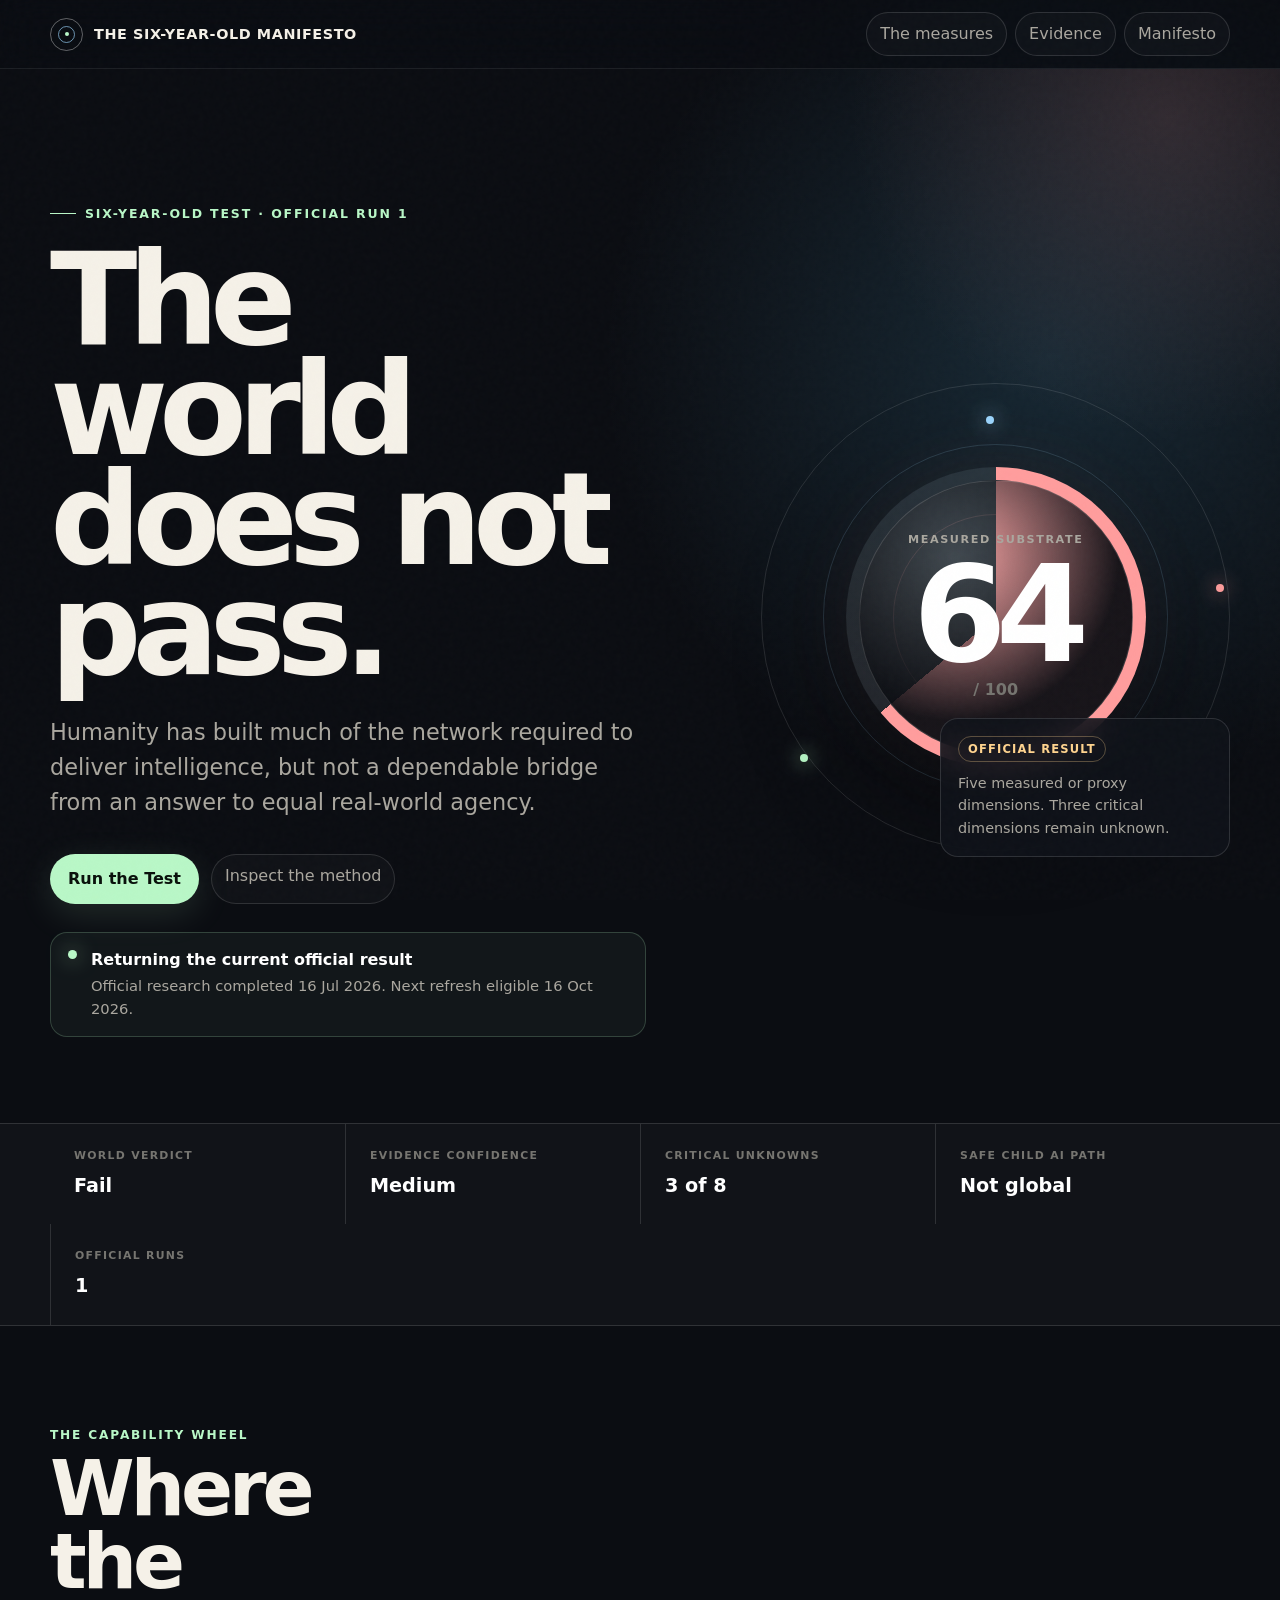
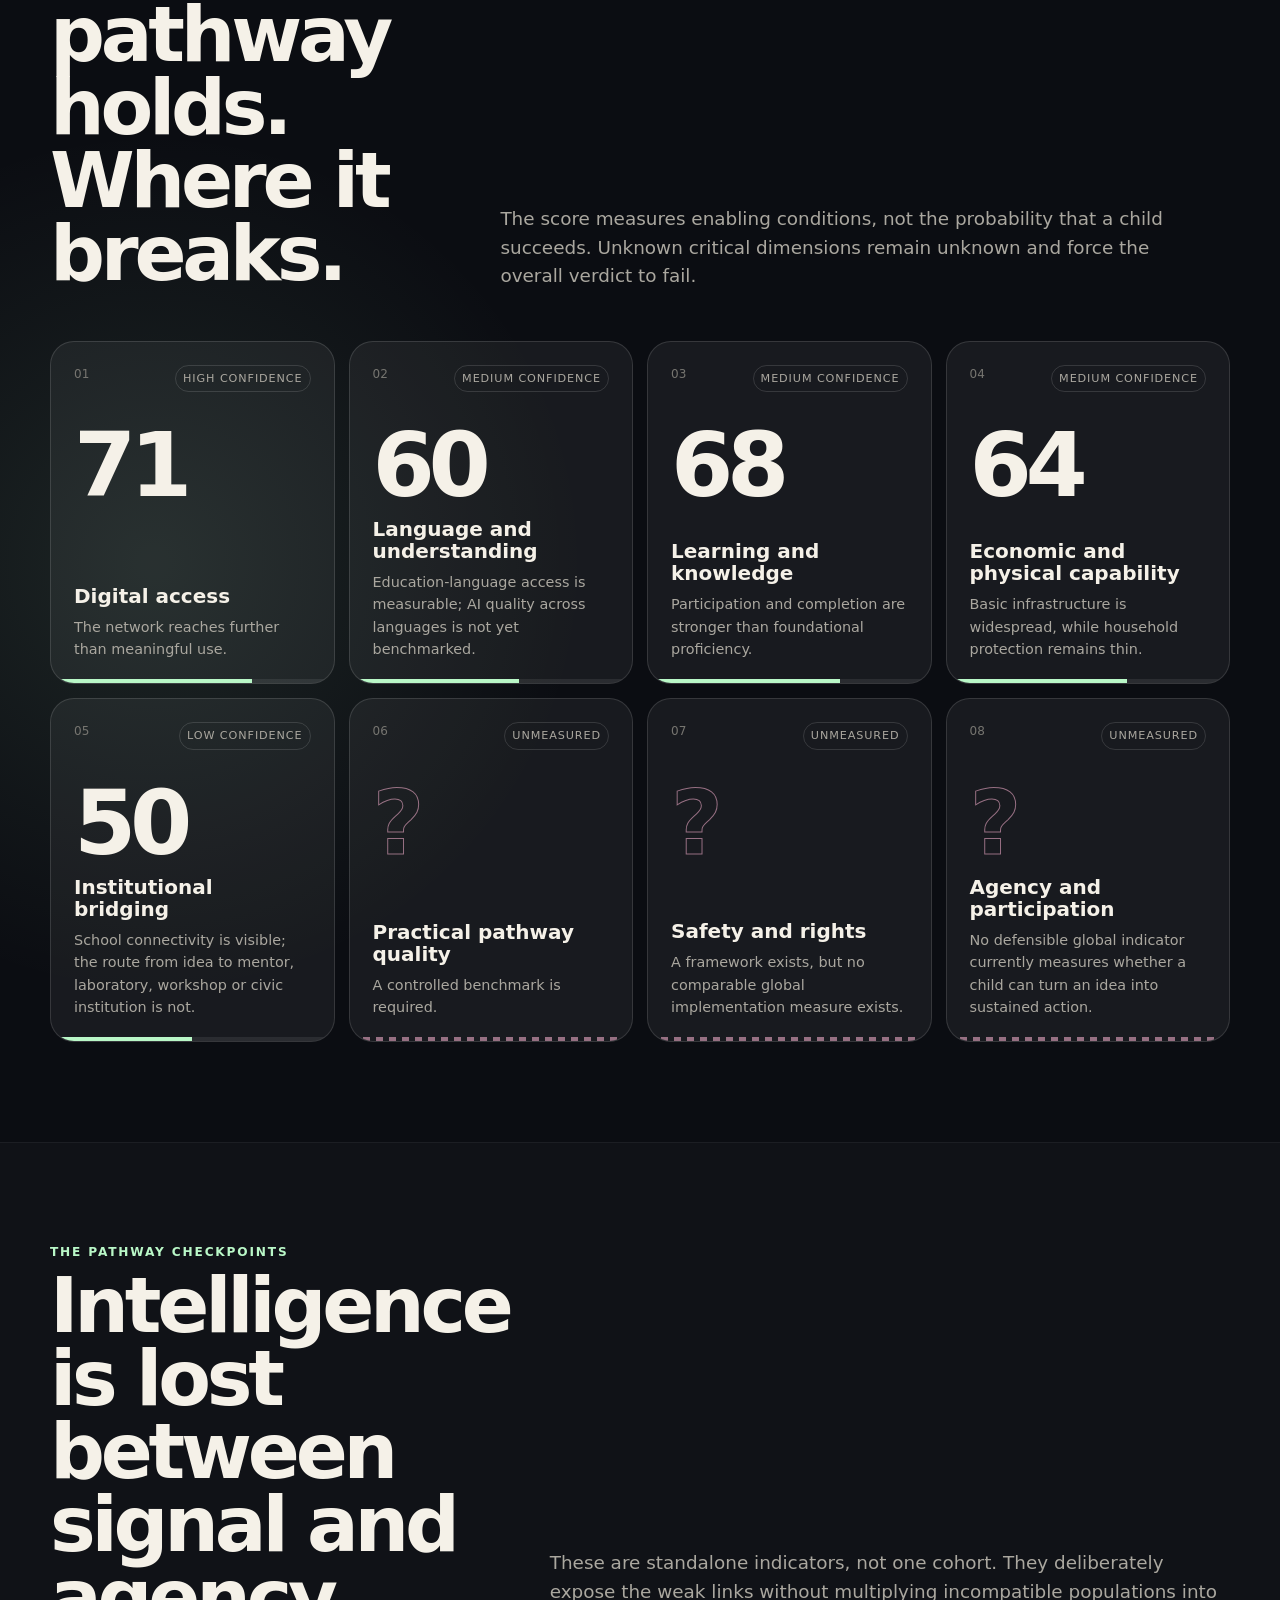
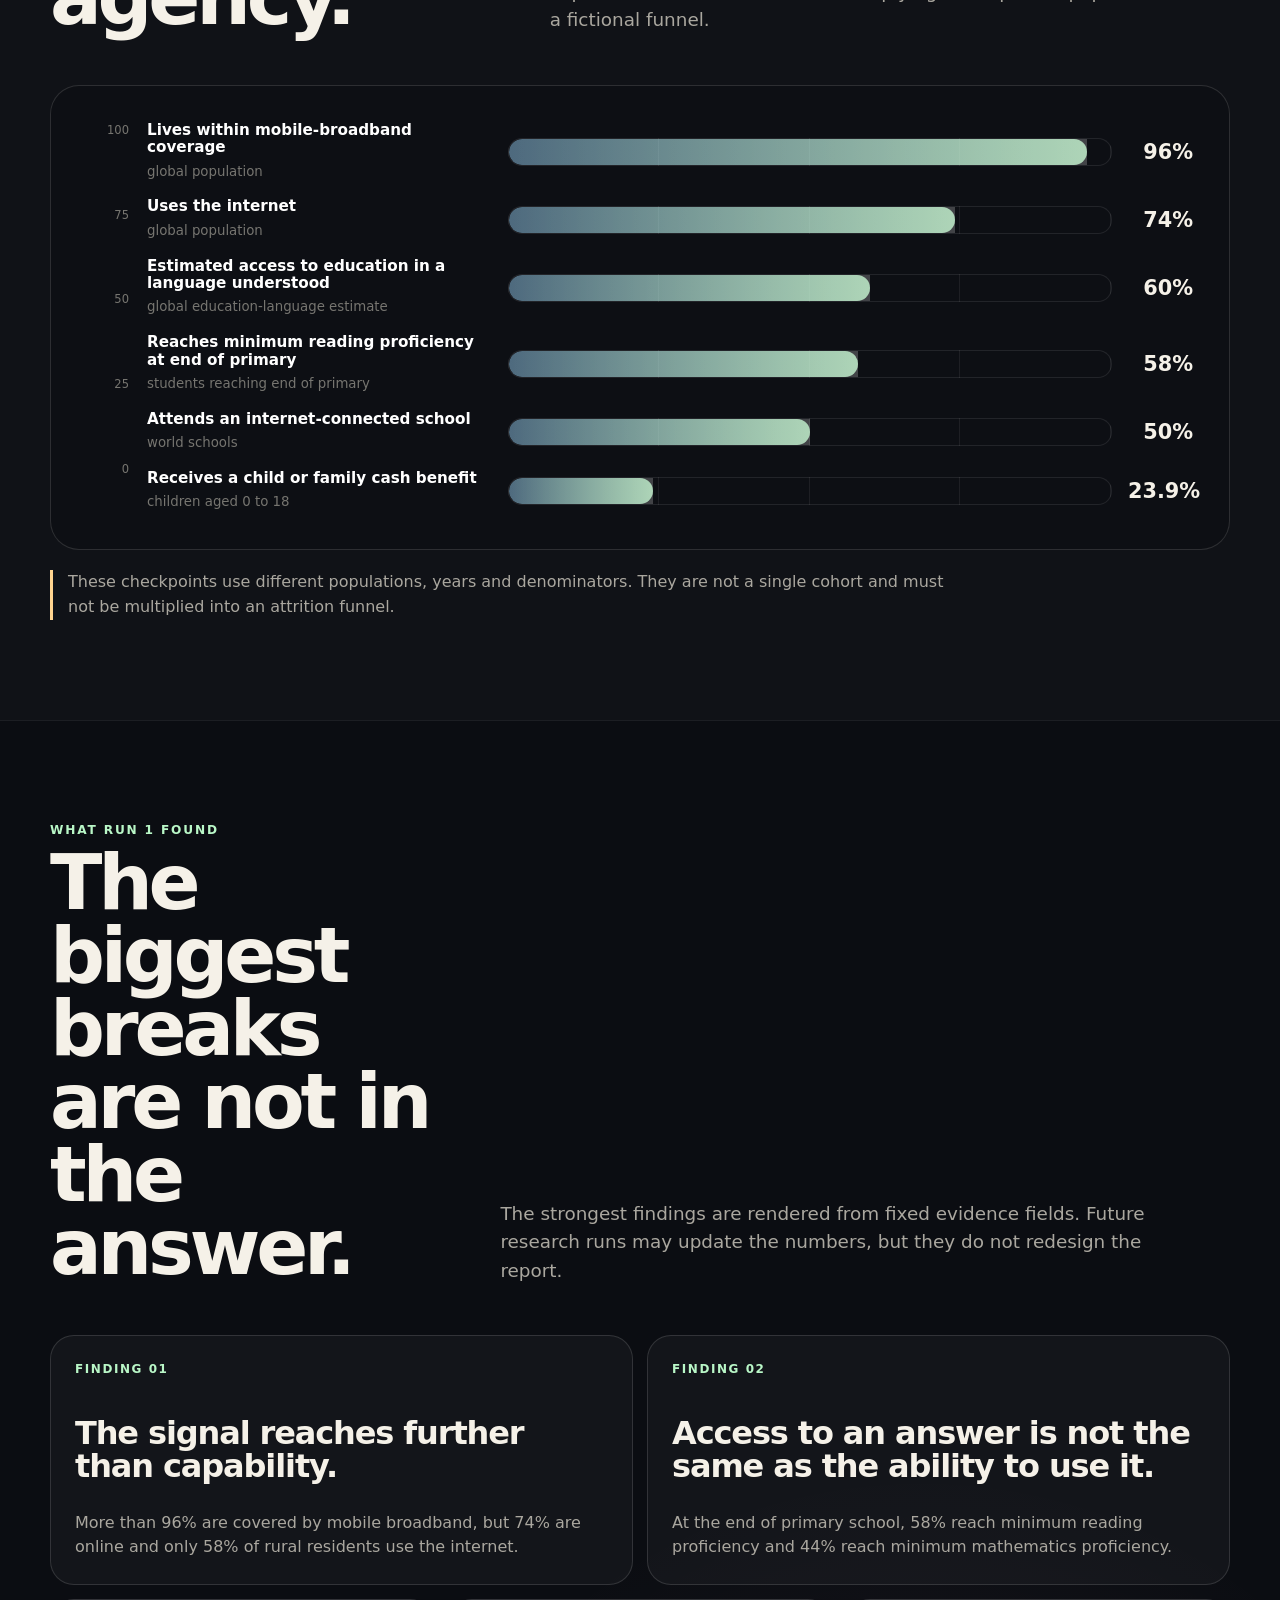
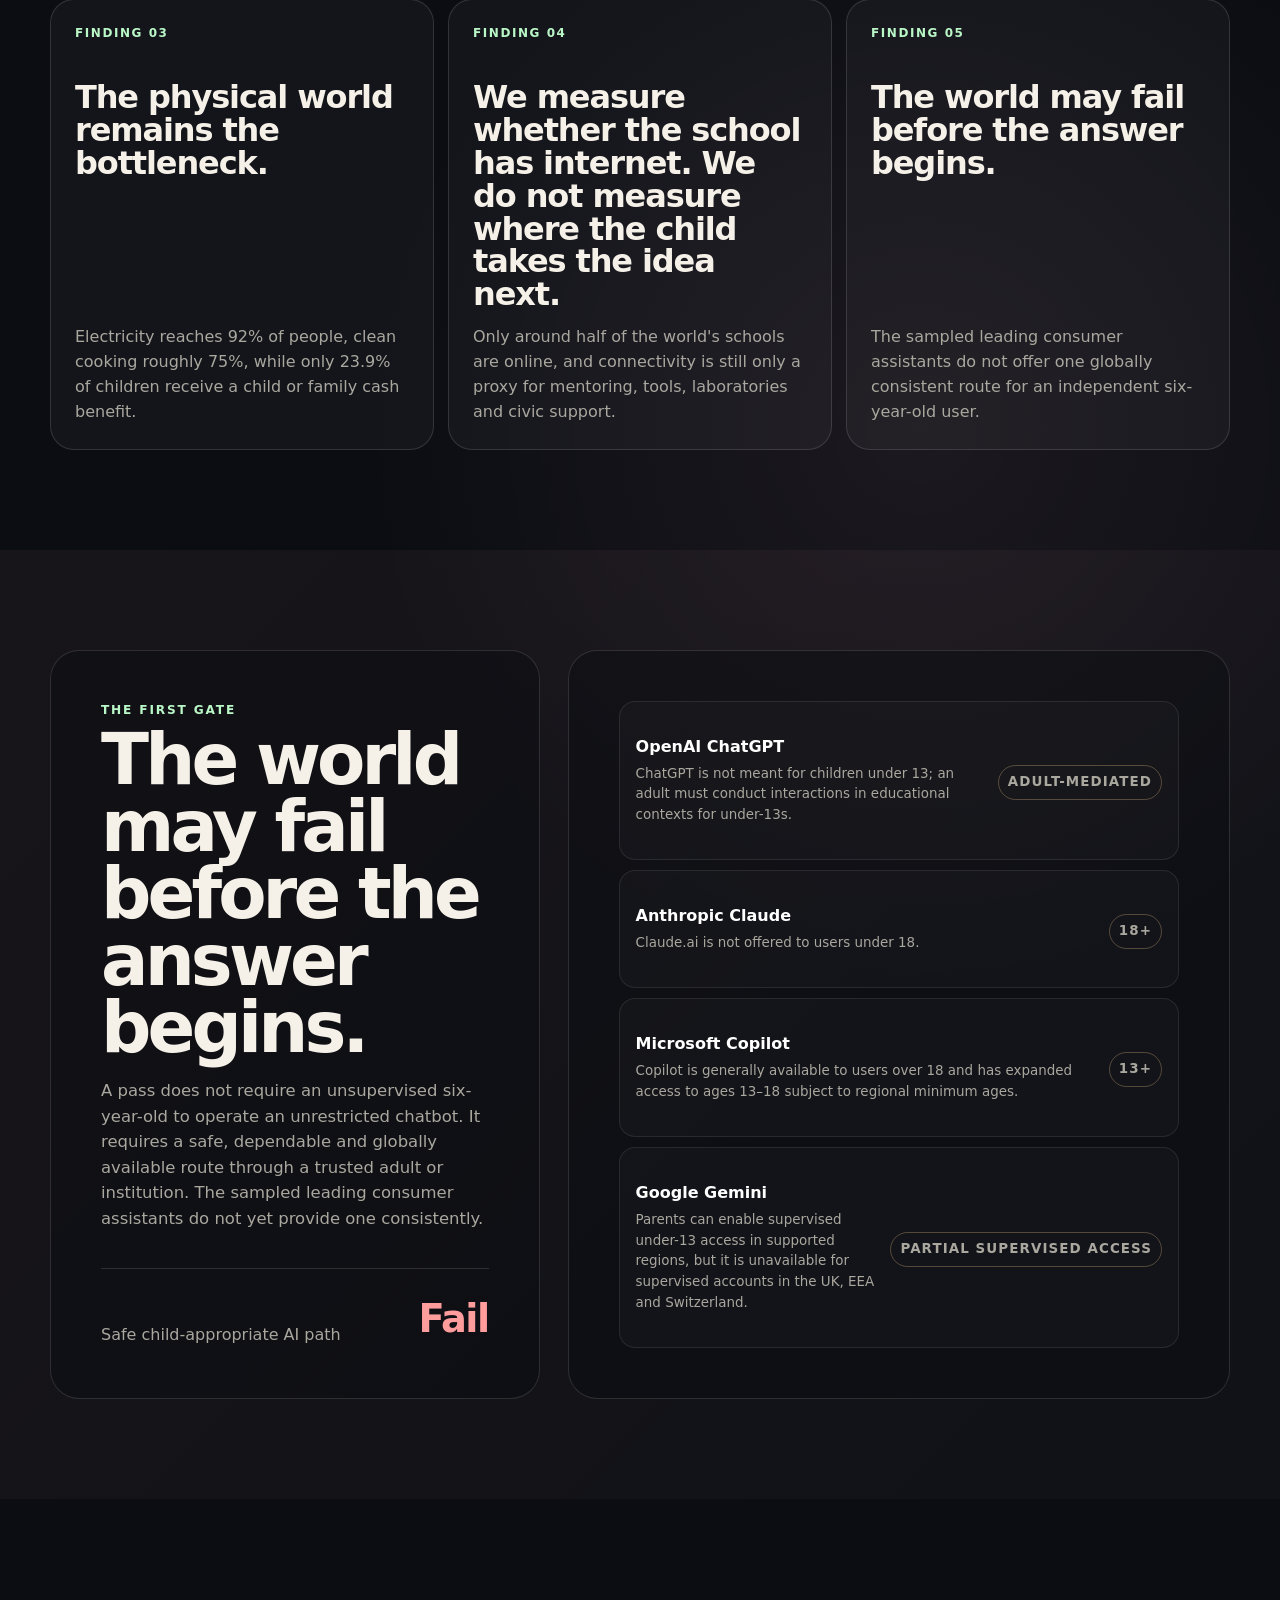
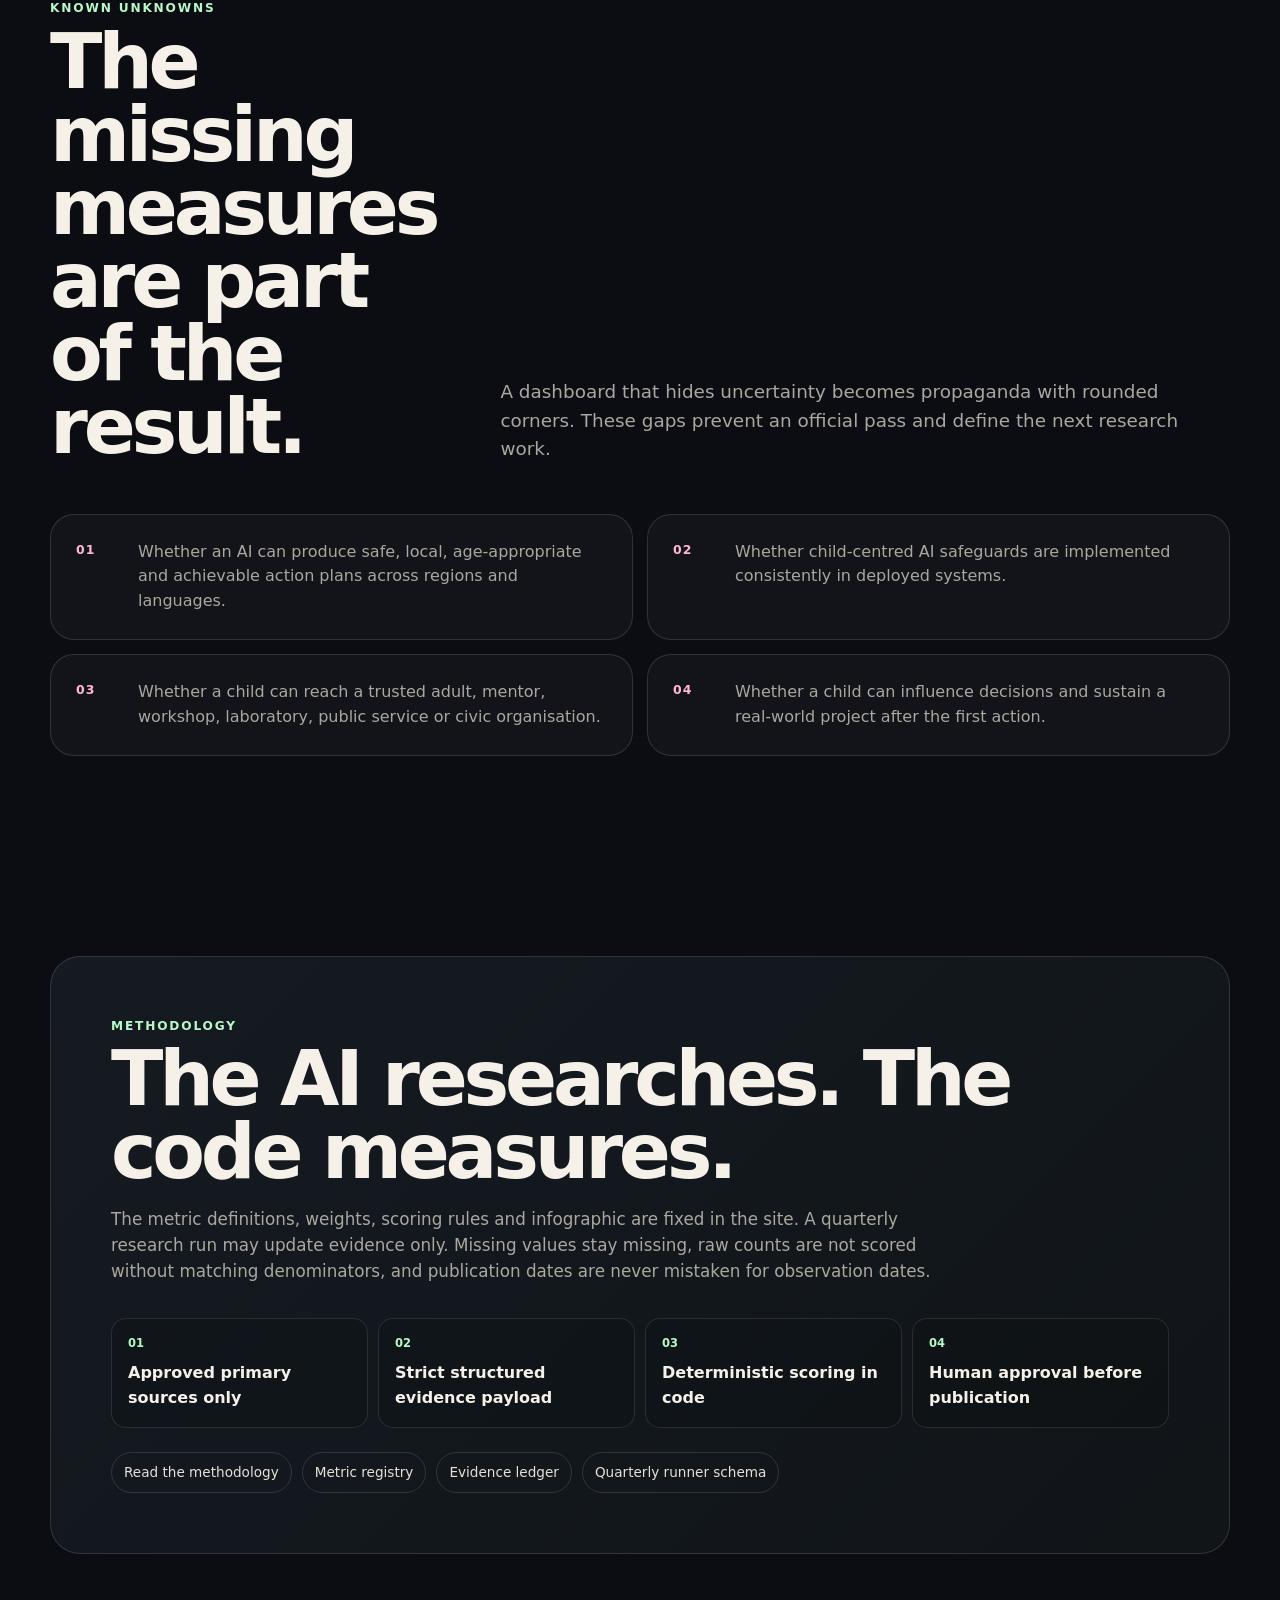
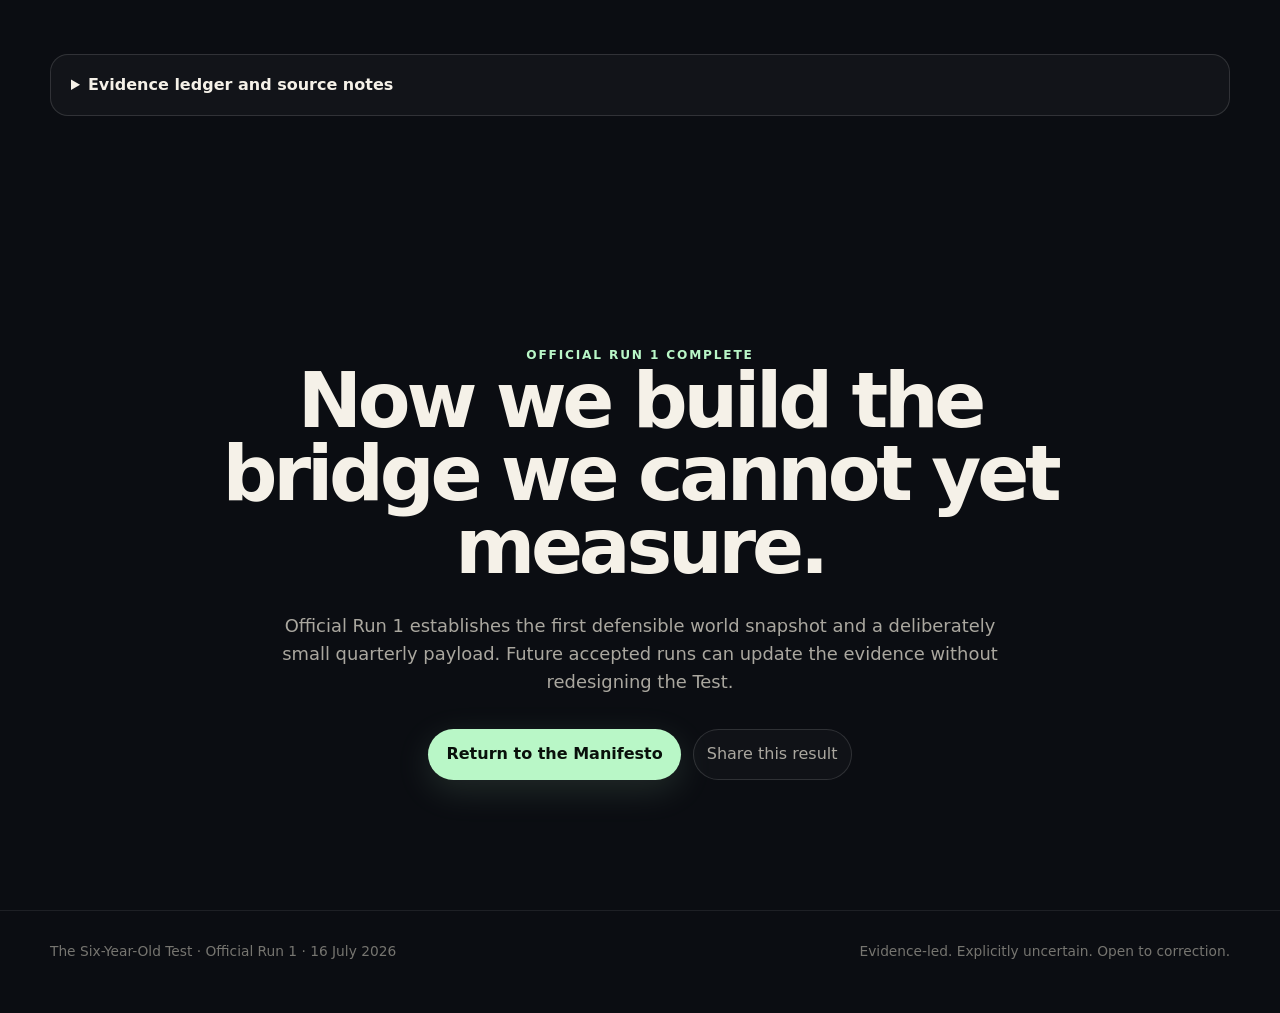
==== commit f87361c8: "Present the Six-Year-Old Test as Official Run 1" ====
--- a/test.html
+++ b/test.html
@@ -3,7 +3,7 @@
 <head>
   <meta charset="utf-8" />
   <meta name="viewport" content="width=device-width, initial-scale=1, viewport-fit=cover" />
-  <meta name="description" content="Calibration Run 0 of the Six-Year-Old Test: can today's world turn advanced intelligence into real capability for an ordinary child?" />
+  <meta name="description" content="Official Run 1 of the Six-Year-Old Test: can today's world turn advanced intelligence into real capability for an ordinary child?" />
   <meta name="theme-color" content="#0b0d12" />
   <meta property="og:title" content="Run the Six-Year-Old Test" />
   <meta property="og:description" content="A dated, evidence-backed audit of whether intelligence can become real agency for an ordinary child." />
@@ -34,7 +34,7 @@
     <header class="test-hero">
       <div class="wrap test-hero-grid">
         <div class="test-intro">
-          <div class="eyebrow">Six-Year-Old Test · Calibration Run 0</div>
+          <div class="eyebrow">Six-Year-Old Test · Official Run 1</div>
           <h1 id="verdict-title">The world does not pass.</h1>
           <p class="test-deck" id="verdict-summary">
             Measuring whether today's world can turn advanced intelligence into real capability for an ordinary child.
@@ -48,8 +48,8 @@
           <div class="safe-run-banner" data-safe-run-banner tabindex="-1">
             <span class="safe-run-pulse" aria-hidden="true"></span>
             <div>
-              <strong>Returning the current safe result</strong>
-              <span>Calibration research completed <time data-safe-date>16 Jul 2026</time>. Next refresh eligible <time data-next-date>16 Oct 2026</time>.</span>
+              <strong>Returning the current official result</strong>
+              <span>Official research completed <time data-safe-date>16 Jul 2026</time>. Next refresh eligible <time data-next-date>16 Oct 2026</time>.</span>
             </div>
           </div>
         </div>
@@ -68,19 +68,20 @@
             </div>
           </div>
           <div class="score-caption">
-            <span class="status pressure">Calibration only</span>
-            <p>Five measurable or proxy dimensions. Three critical dimensions remain unknown.</p>
+            <span class="status pressure">Official result</span>
+            <p>Five measured or proxy dimensions. Three critical dimensions remain unknown.</p>
           </div>
         </div>
       </div>
     </header>
 
-    <section class="verdict-strip" aria-label="Calibration status">
+    <section class="verdict-strip" aria-label="Test status">
       <div class="wrap verdict-strip-grid">
         <div><small>World verdict</small><strong>Fail</strong></div>
         <div><small>Evidence confidence</small><strong>Medium</strong></div>
         <div><small>Critical unknowns</small><strong>3 of 8</strong></div>
         <div><small>Safe child AI path</small><strong>Not global</strong></div>
+        <div><small>Official runs</small><strong data-total-runs>1</strong></div>
       </div>
     </section>
 
@@ -124,7 +125,7 @@
       <div class="wrap">
         <div class="section-head reveal">
           <div>
-            <div class="kicker">What Run 0 found</div>
+            <div class="kicker">What Run 1 found</div>
             <h2>The biggest breaks are not in the answer.</h2>
           </div>
           <p class="section-intro">
@@ -205,9 +206,9 @@
 
     <section class="cta">
       <div class="wrap reveal">
-        <div class="kicker">Calibration complete</div>
+        <div class="kicker">Official Run 1 complete</div>
         <h2>Now we build the bridge we cannot yet measure.</h2>
-        <p>Run 0 gives us a defensible static result and a deliberately small quarterly payload. The next work is to challenge the weights, design the missing benchmarks and make this infographic the living pulse of the Manifesto.</p>
+        <p>Official Run 1 establishes the first defensible world snapshot and a deliberately small quarterly payload. Future accepted runs can update the evidence without redesigning the Test.</p>
         <div class="cta-actions">
           <a class="primary-button" href="index.html">Return to the Manifesto</a>
           <button class="ghost-button" data-share type="button">Share this result</button>
@@ -216,11 +217,11 @@
     </section>
   </main>
 
-  <div class="run-toast" data-run-toast role="status" aria-live="polite">Current safe result loaded.</div>
+  <div class="run-toast" data-run-toast role="status" aria-live="polite">Current official result loaded.</div>
 
   <footer>
     <div class="wrap footer-grid">
-      <span>The Six-Year-Old Test · Calibration Run 0 · 16 July 2026</span>
+      <span>The Six-Year-Old Test · Official Run 1 · 16 July 2026</span>
       <span>Evidence-led. Explicitly uncertain. Open to correction.</span>
     </div>
   </footer>
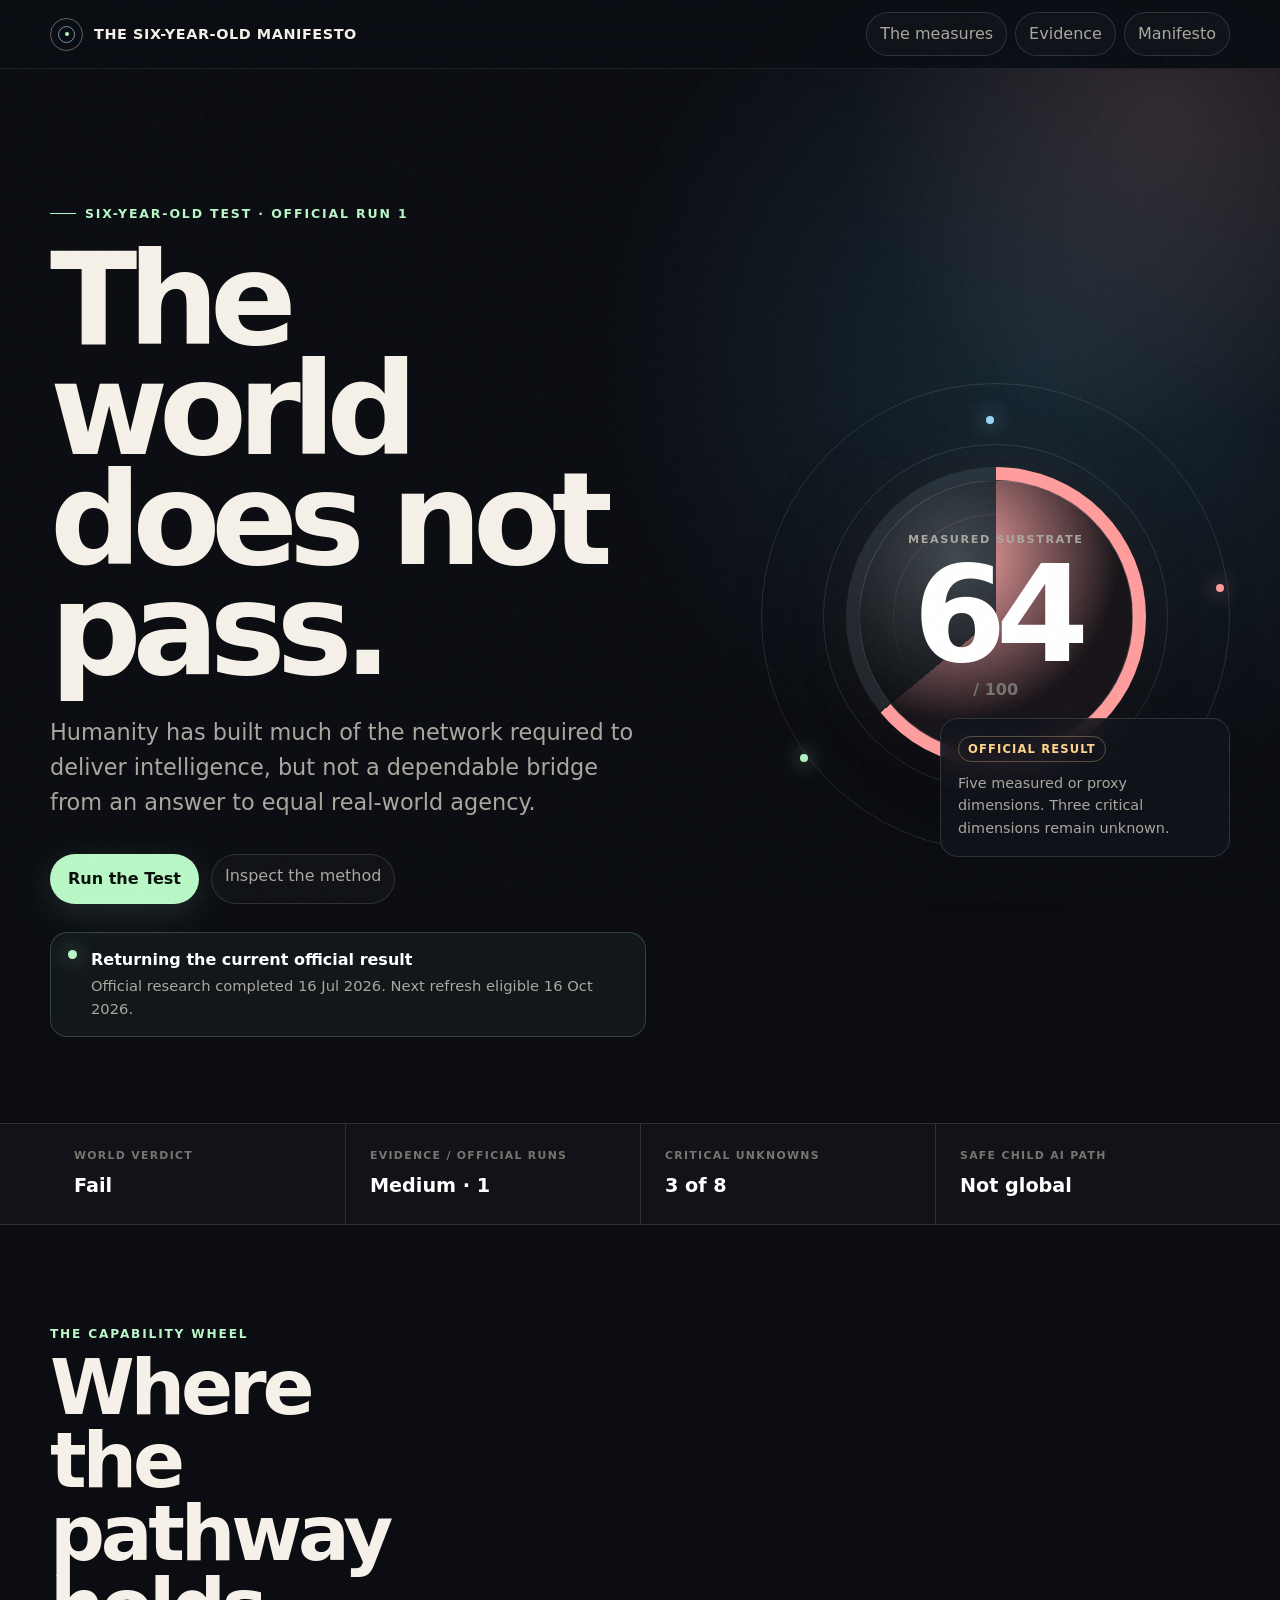
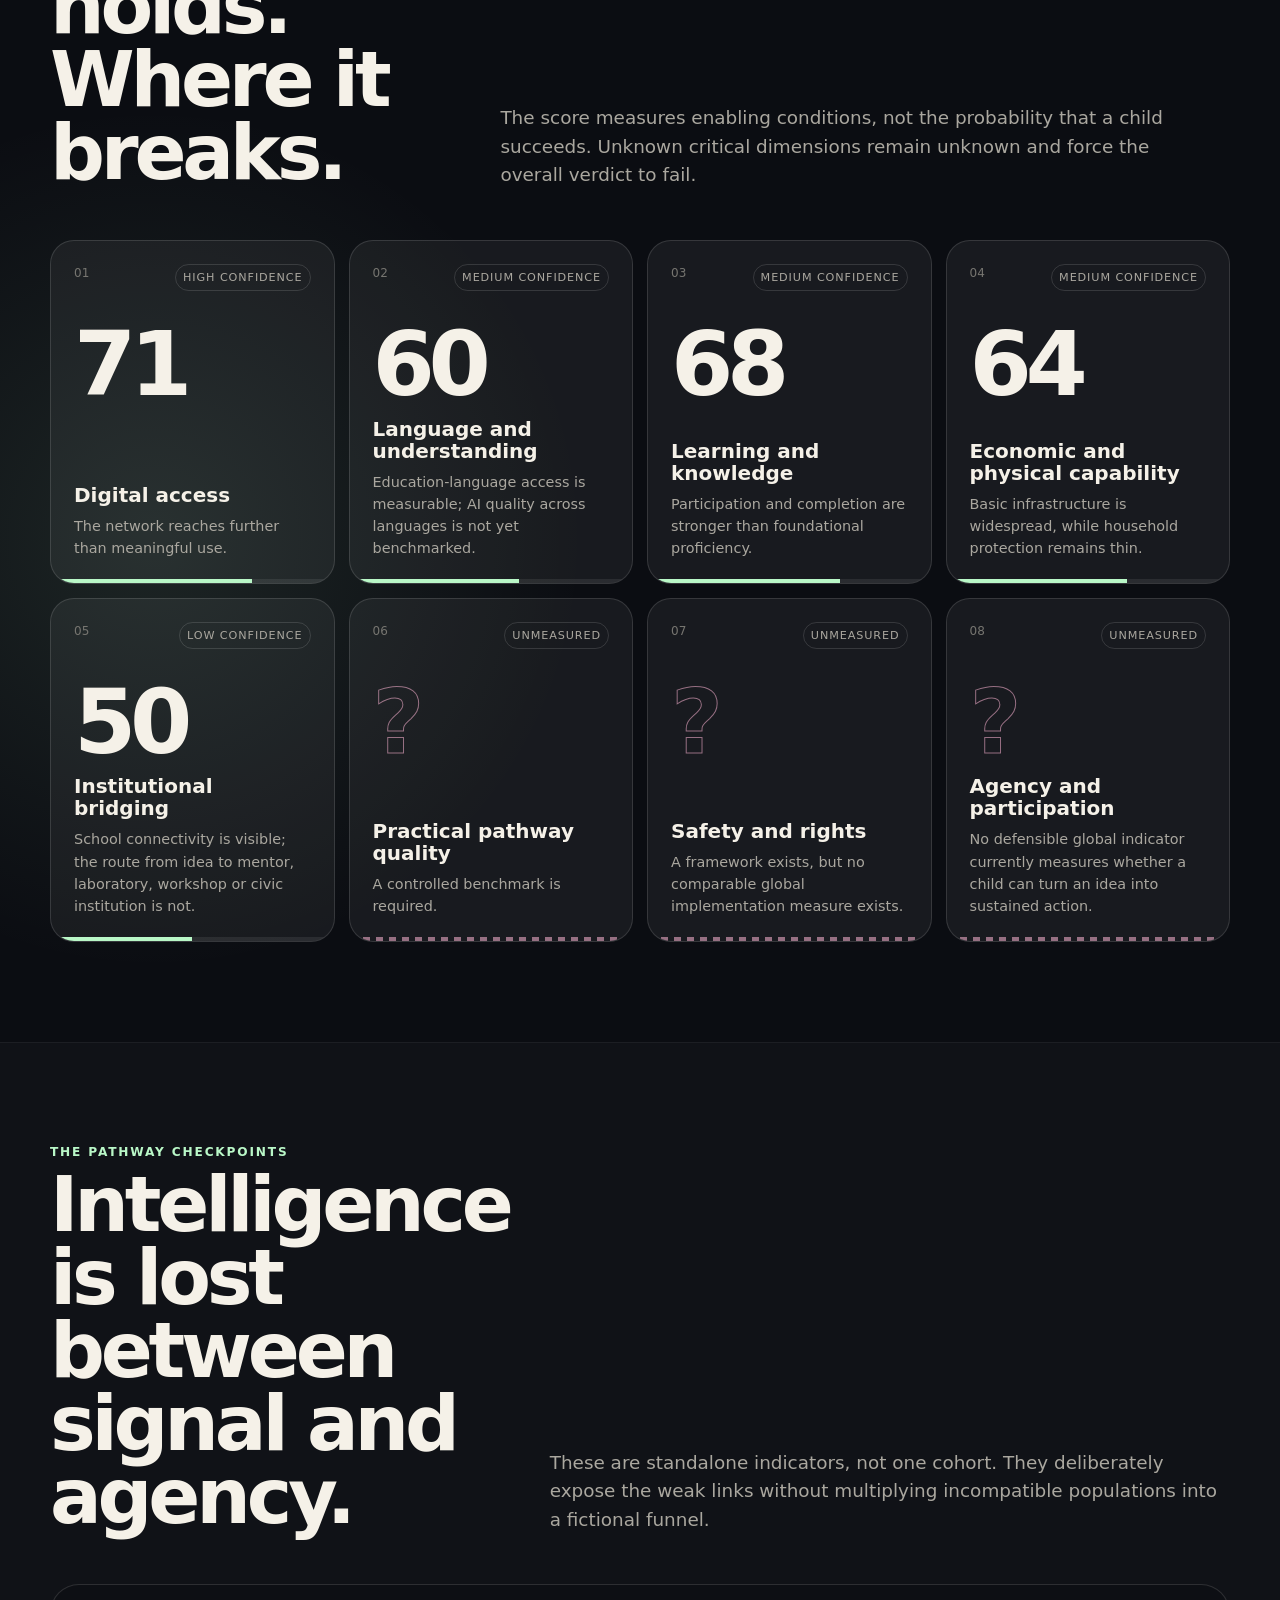
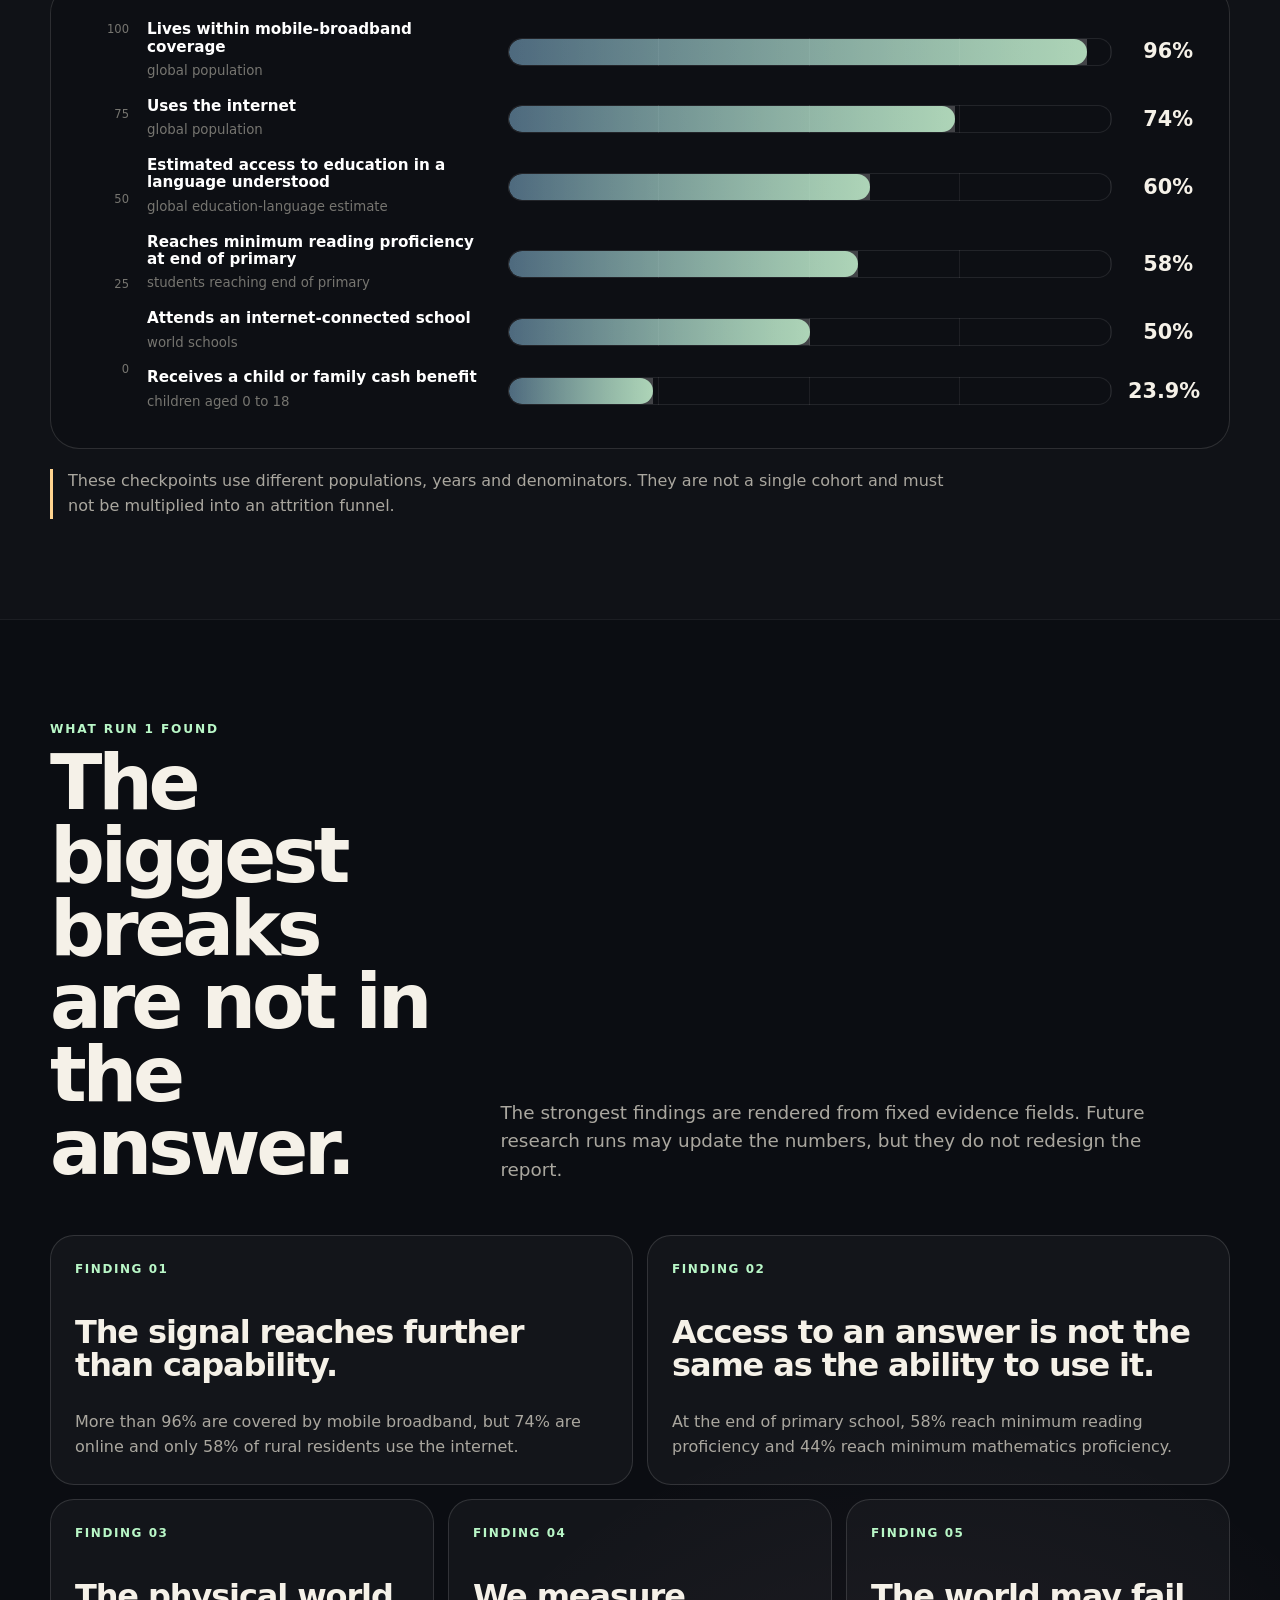
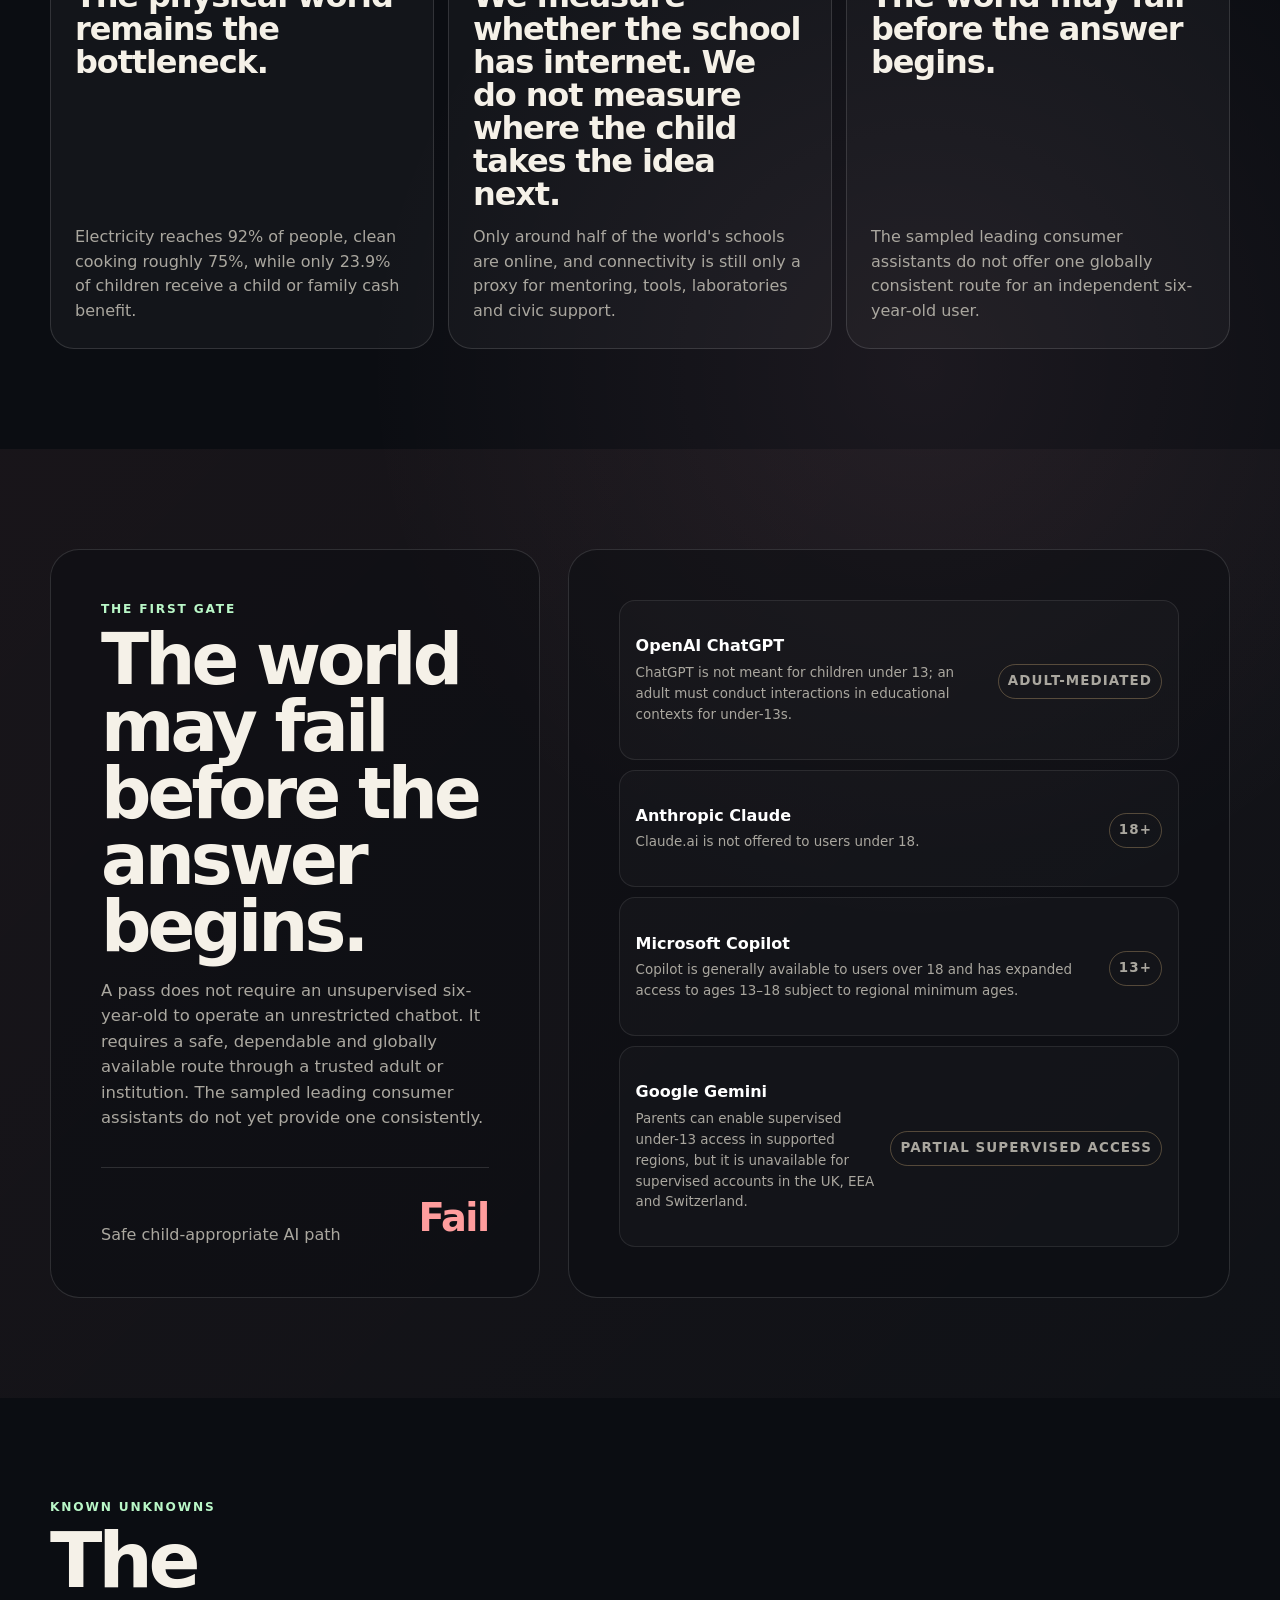
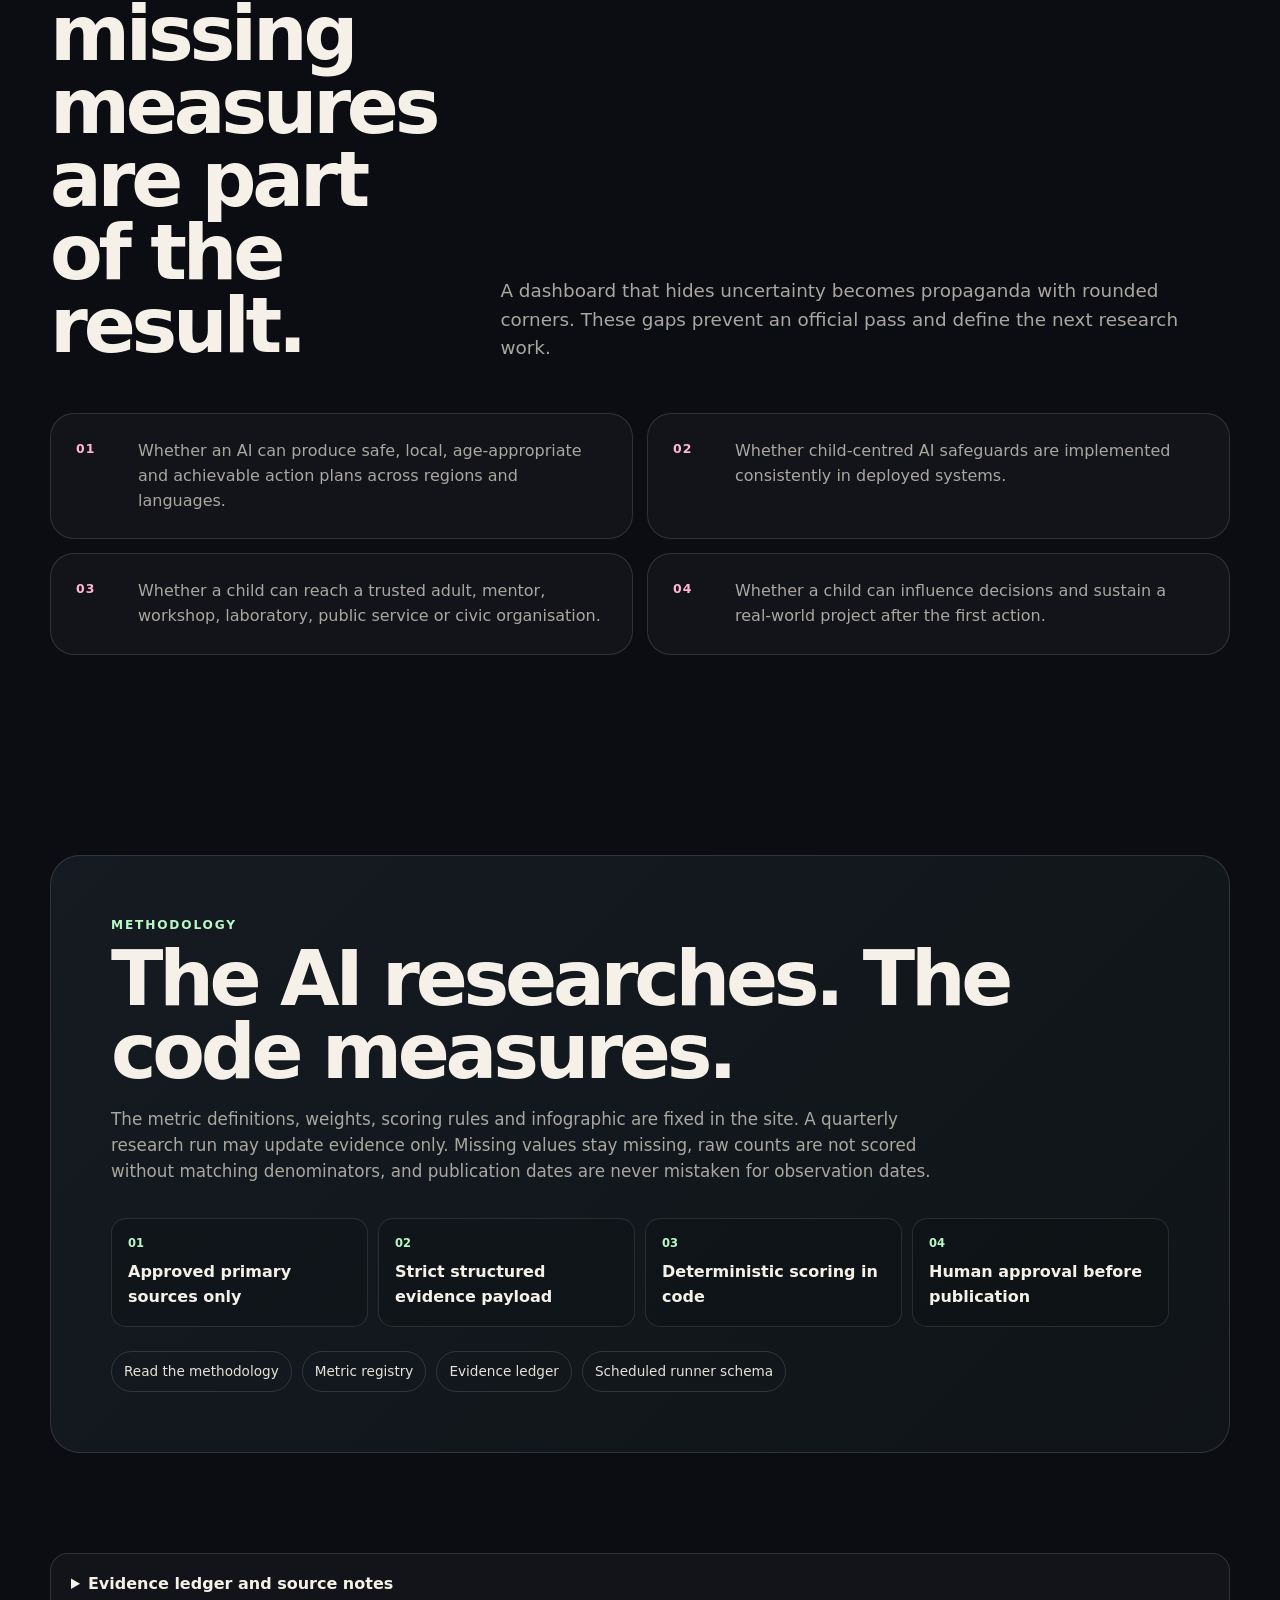
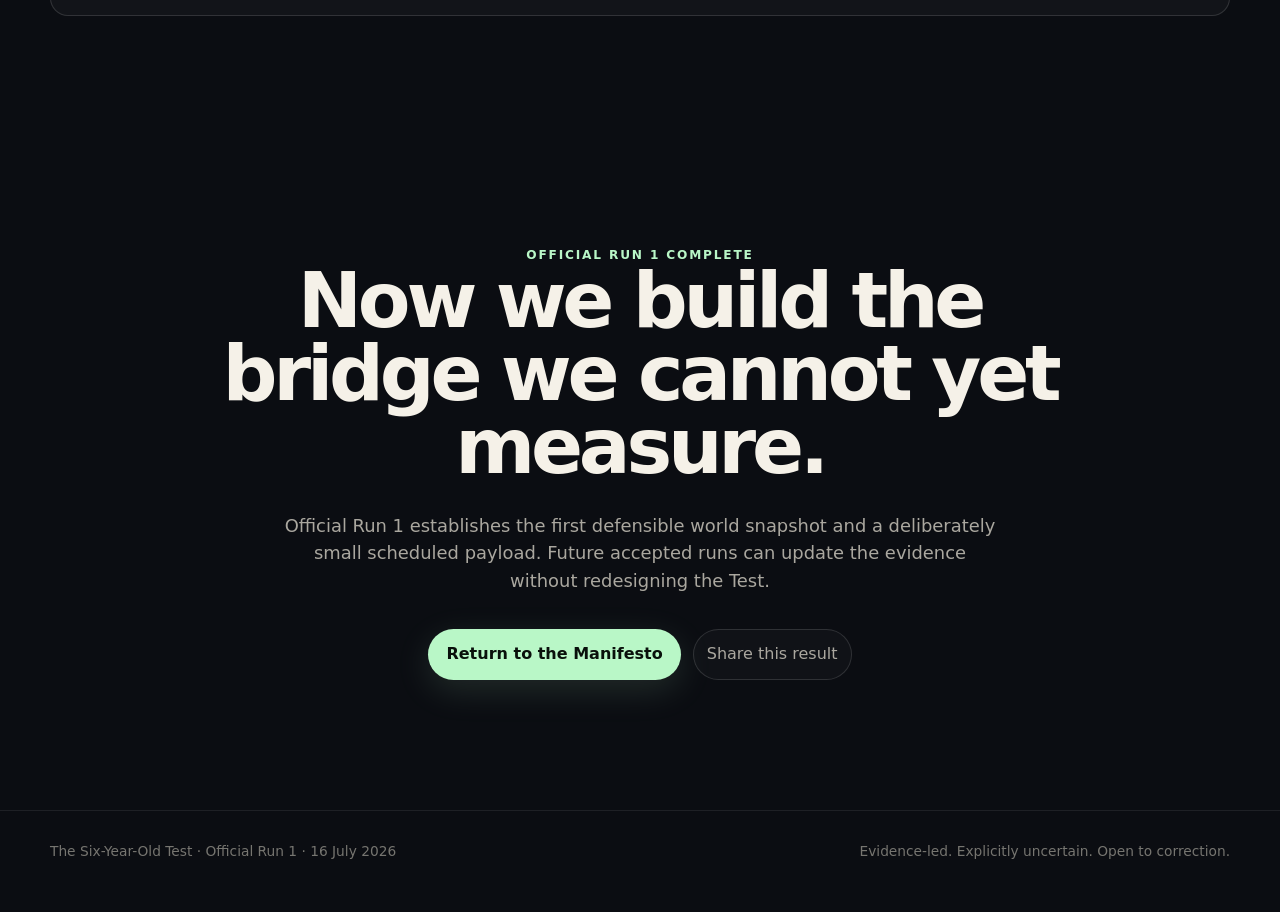
==== commit 79cd5079: "Fit Official Run count into the status strip" ====
--- a/test.html
+++ b/test.html
@@ -78,10 +78,9 @@
     <section class="verdict-strip" aria-label="Test status">
       <div class="wrap verdict-strip-grid">
         <div><small>World verdict</small><strong>Fail</strong></div>
-        <div><small>Evidence confidence</small><strong>Medium</strong></div>
+        <div><small>Evidence / official runs</small><strong>Medium · <span data-total-runs>1</span></strong></div>
         <div><small>Critical unknowns</small><strong>3 of 8</strong></div>
         <div><small>Safe child AI path</small><strong>Not global</strong></div>
-        <div><small>Official runs</small><strong data-total-runs>1</strong></div>
       </div>
     </section>
 
@@ -189,7 +188,7 @@
             <a href="docs/six-year-old-test-methodology.md">Read the methodology</a>
             <a href="data/test/metric-registry.json">Metric registry</a>
             <a href="data/test/evidence-ledger.json">Evidence ledger</a>
-            <a href="data/test/quarterly-run.schema.json">Quarterly runner schema</a>
+            <a href="data/test/quarterly-run.schema.json">Scheduled runner schema</a>
           </div>
         </div>
       </div>
@@ -208,7 +207,7 @@
       <div class="wrap reveal">
         <div class="kicker">Official Run 1 complete</div>
         <h2>Now we build the bridge we cannot yet measure.</h2>
-        <p>Official Run 1 establishes the first defensible world snapshot and a deliberately small quarterly payload. Future accepted runs can update the evidence without redesigning the Test.</p>
+        <p>Official Run 1 establishes the first defensible world snapshot and a deliberately small scheduled payload. Future accepted runs can update the evidence without redesigning the Test.</p>
         <div class="cta-actions">
           <a class="primary-button" href="index.html">Return to the Manifesto</a>
           <button class="ghost-button" data-share type="button">Share this result</button>
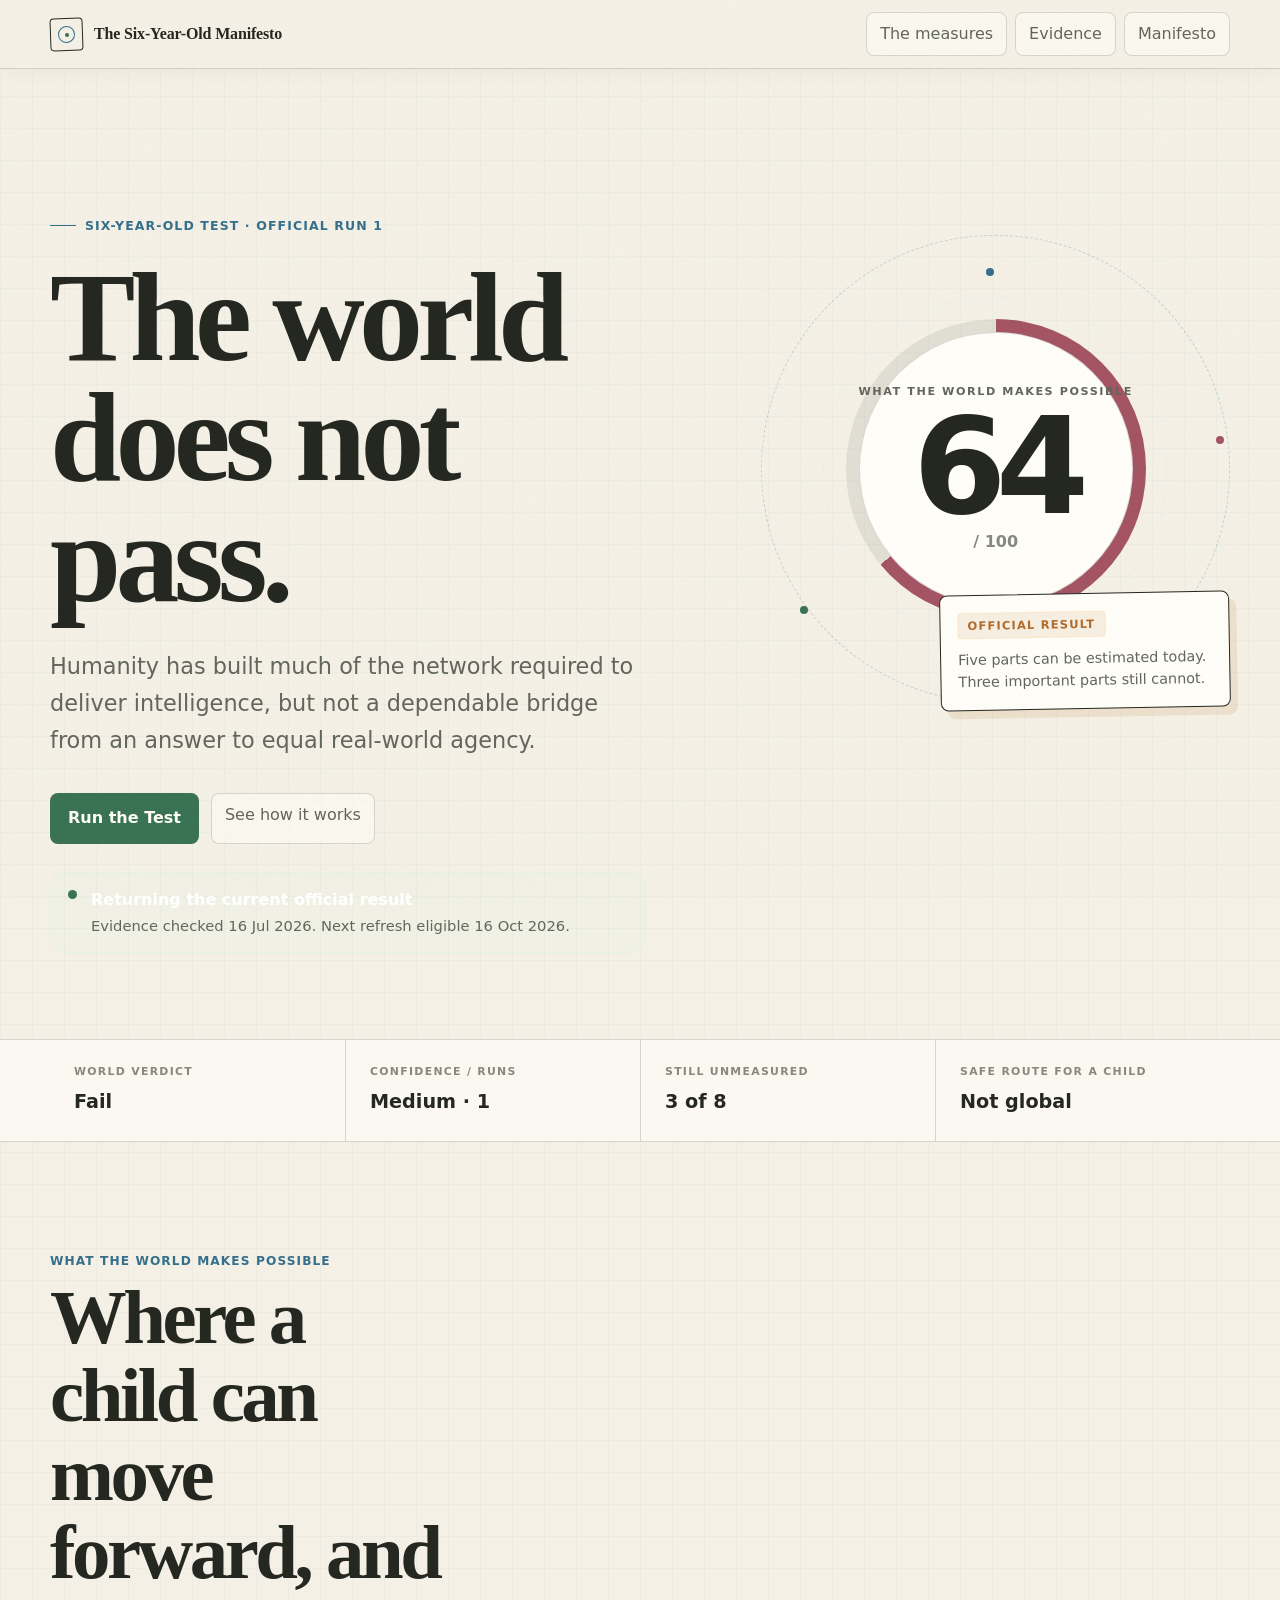
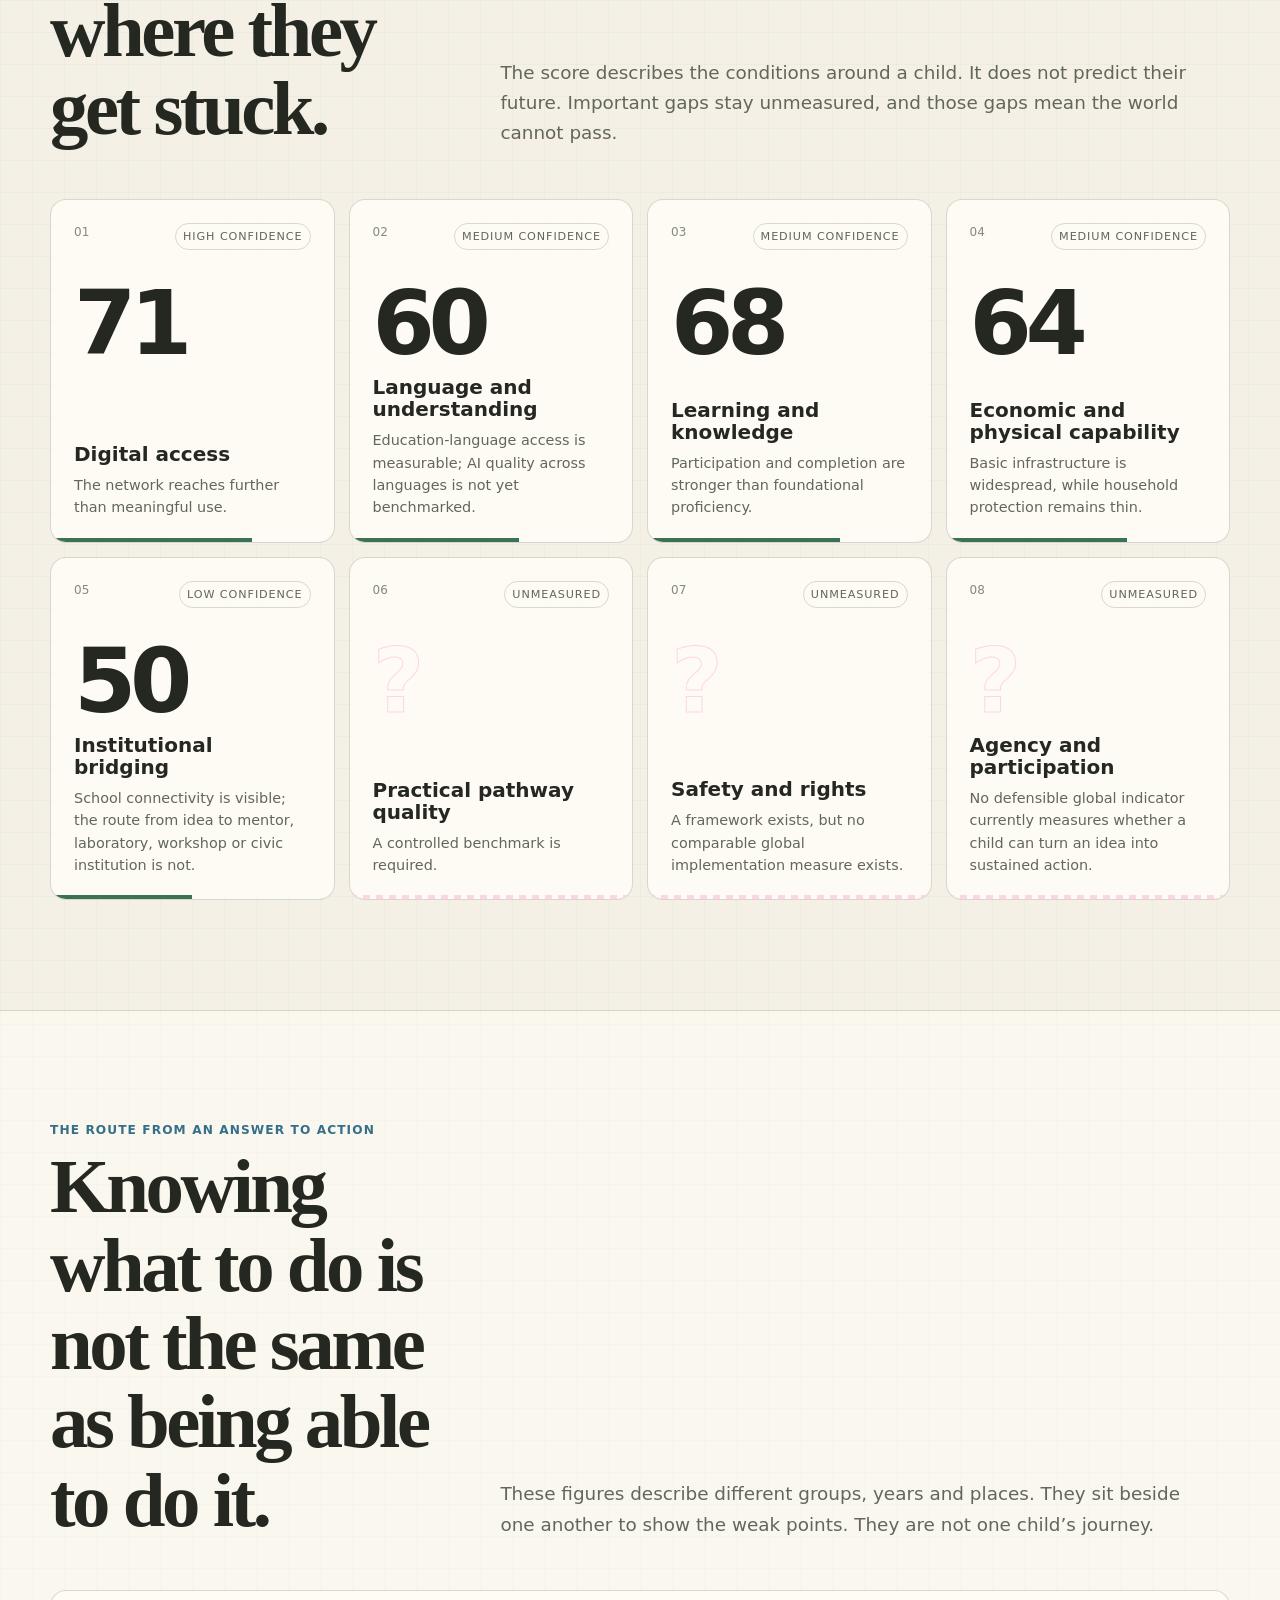
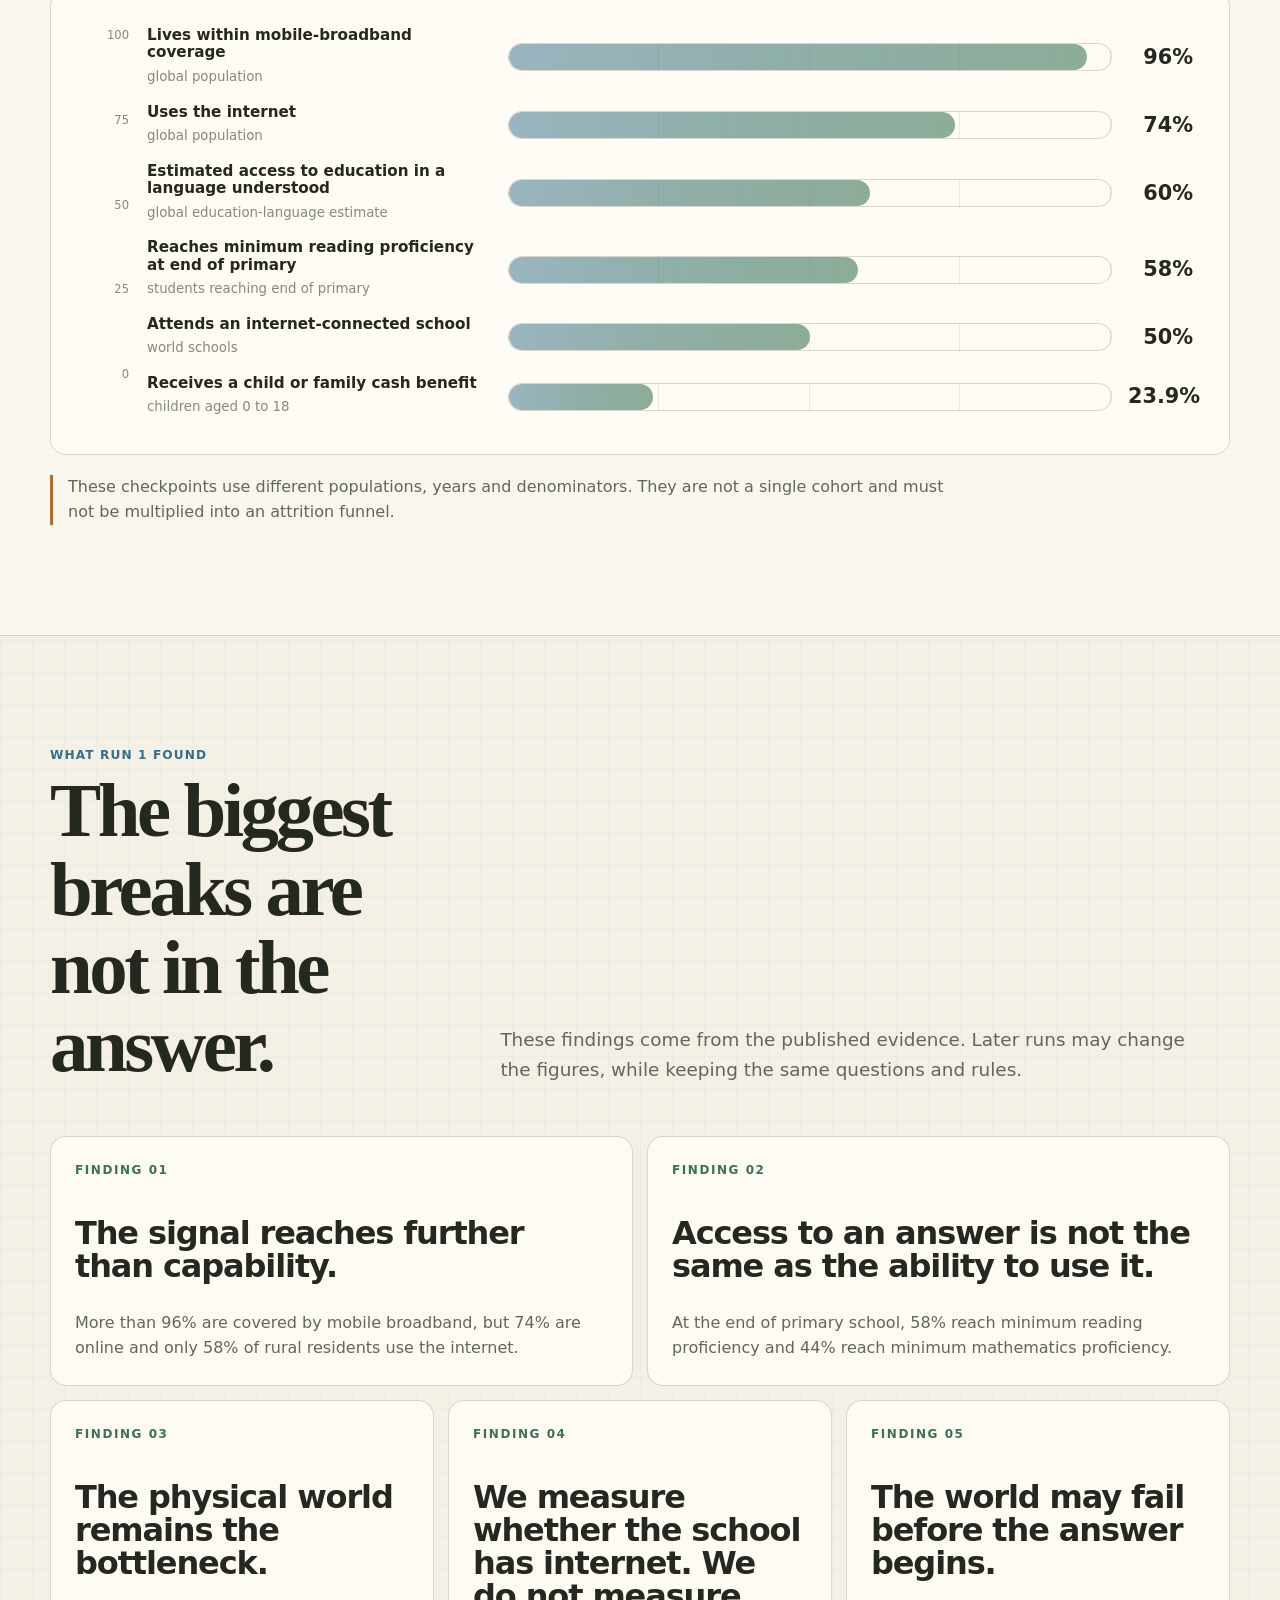
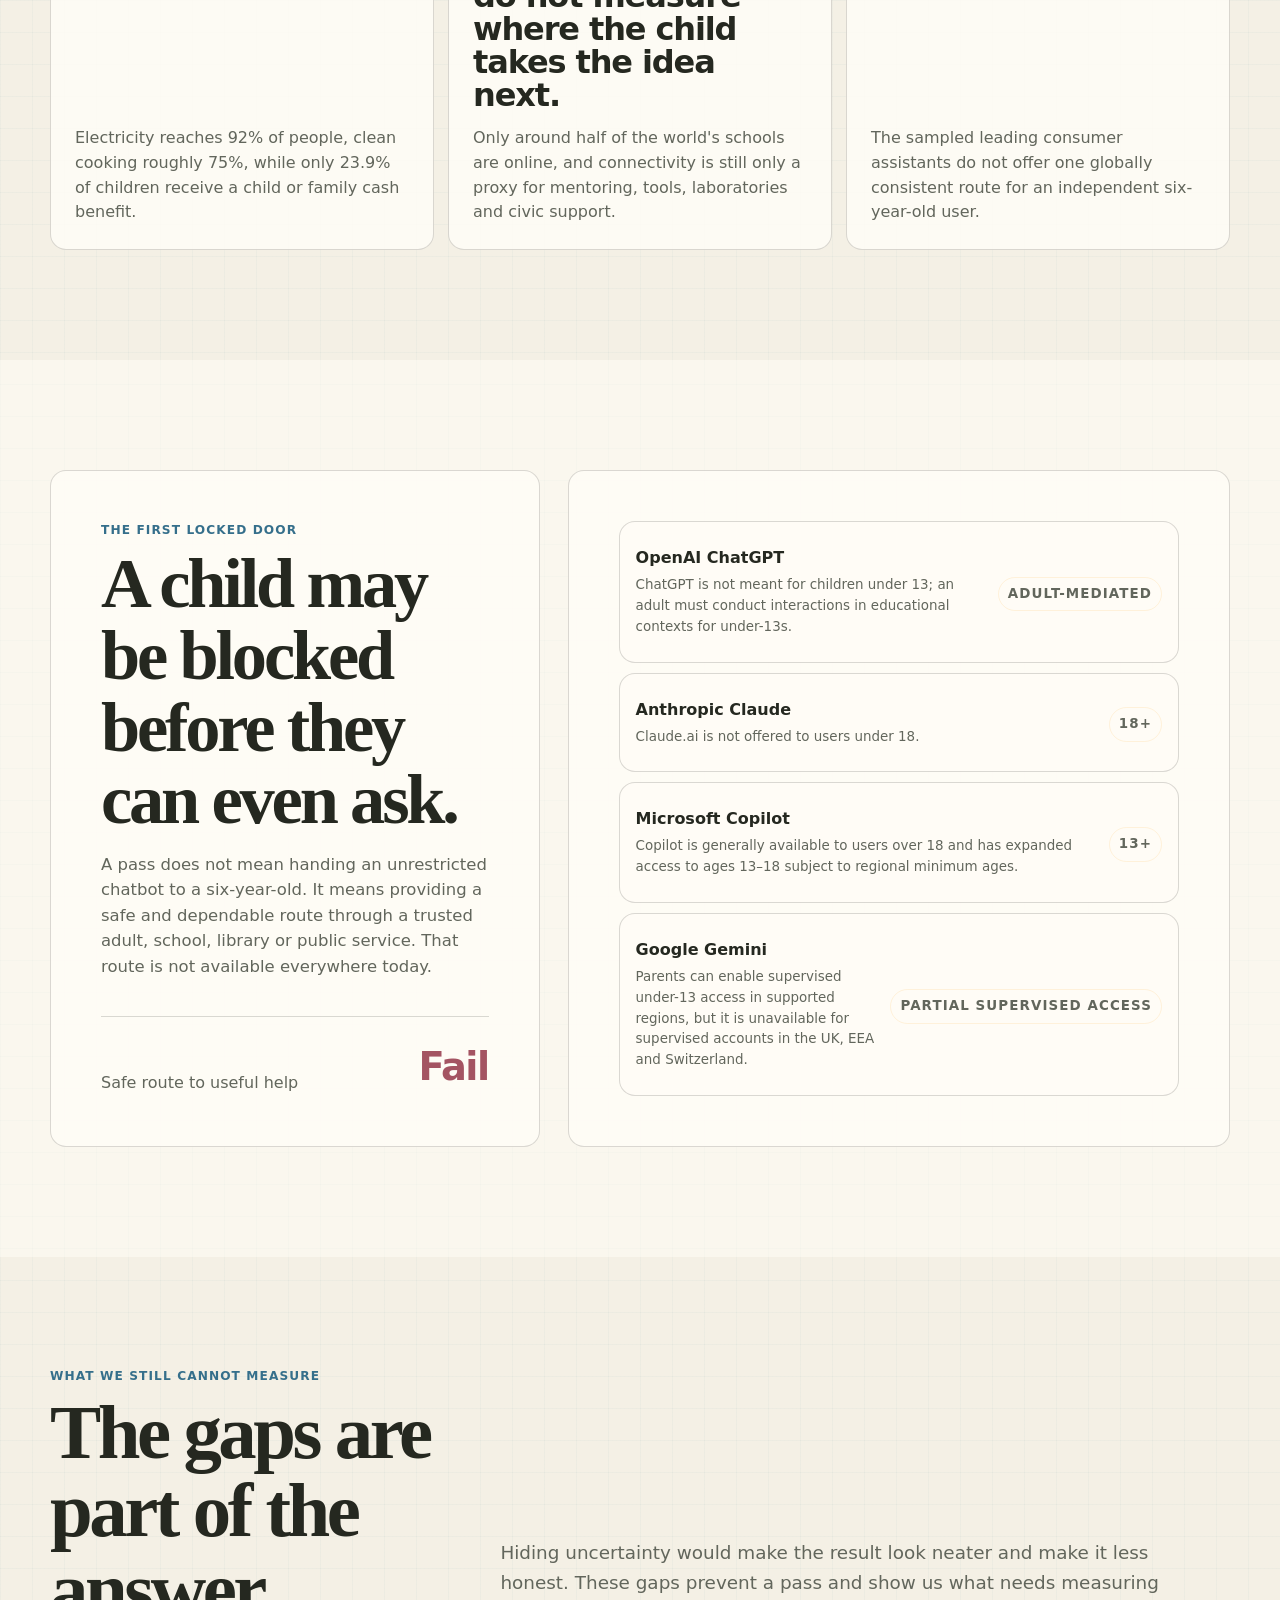
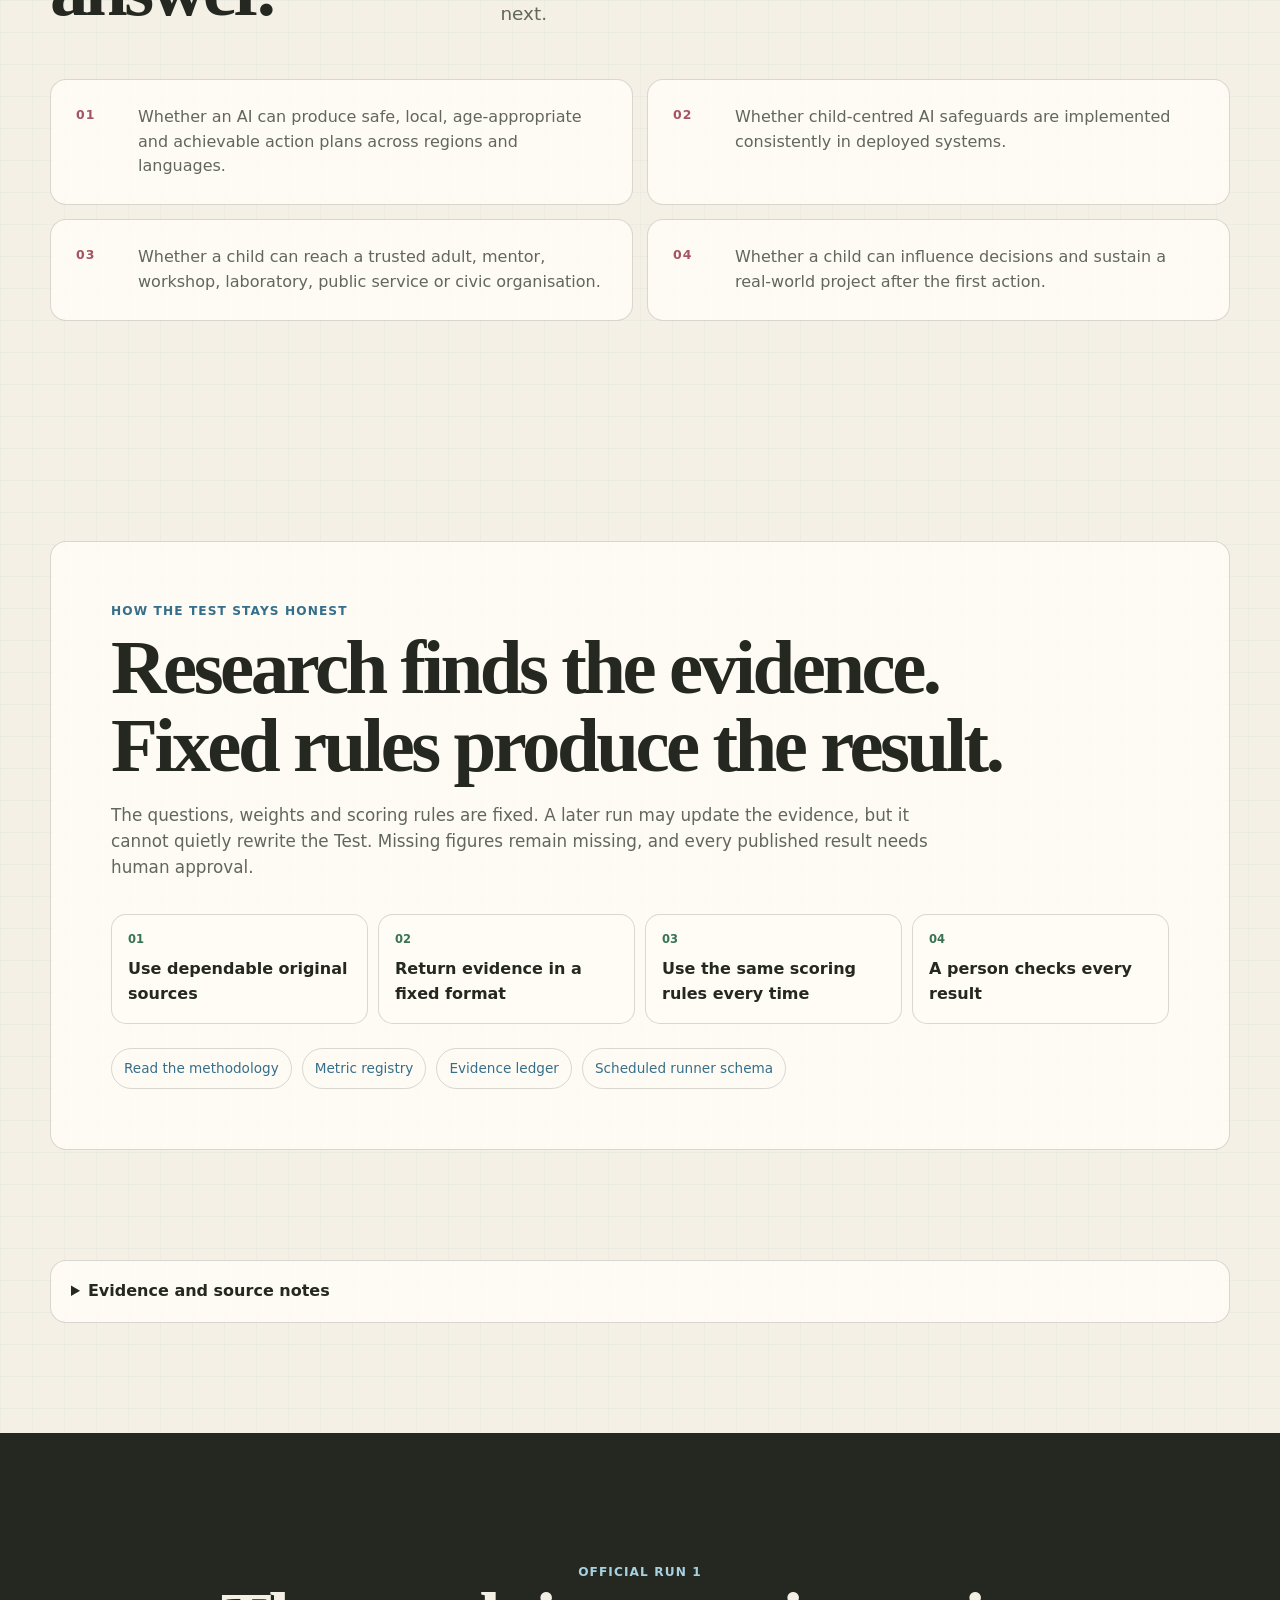
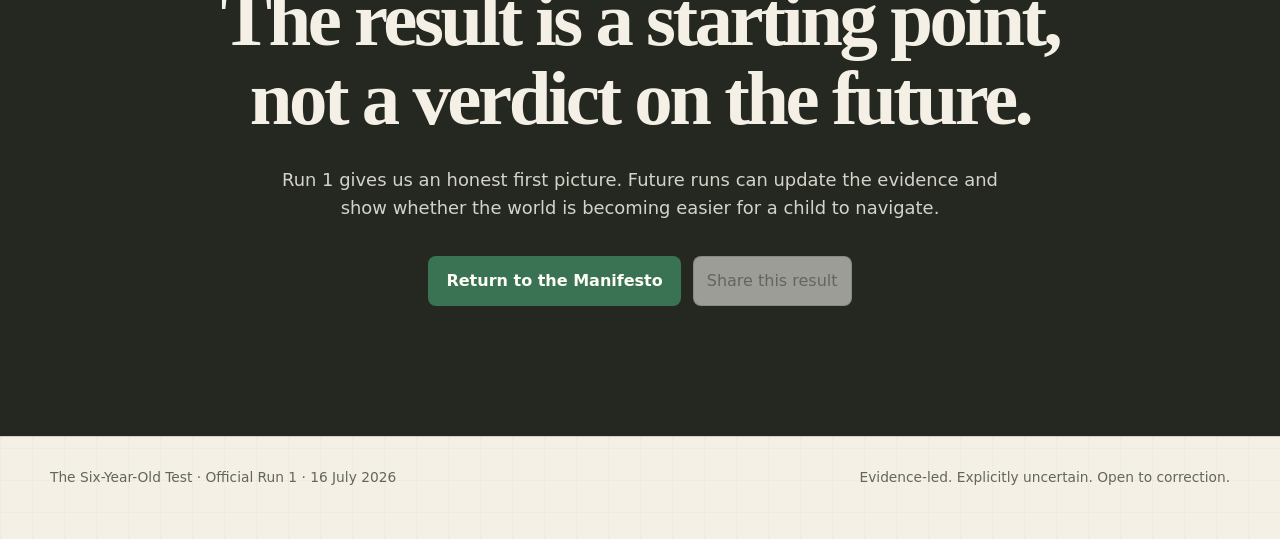
==== commit 54cf5dc7: "Ground the Manifesto in the Public Handbook direction" ====
--- a/test.html
+++ b/test.html
@@ -4,13 +4,14 @@
   <meta charset="utf-8" />
   <meta name="viewport" content="width=device-width, initial-scale=1, viewport-fit=cover" />
   <meta name="description" content="Official Run 1 of the Six-Year-Old Test: can today's world turn advanced intelligence into real capability for an ordinary child?" />
-  <meta name="theme-color" content="#0b0d12" />
+  <meta name="theme-color" content="#f4f0e5" />
   <meta property="og:title" content="Run the Six-Year-Old Test" />
   <meta property="og:description" content="A dated, evidence-backed audit of whether intelligence can become real agency for an ordinary child." />
   <meta property="og:type" content="website" />
   <title>Run the Test · The Six-Year-Old Manifesto</title>
   <link rel="stylesheet" href="styles/manifesto.css" />
   <link rel="stylesheet" href="styles/test.css" />
+  <link rel="stylesheet" href="styles/public-handbook.css" />
   <script src="scripts/test.js" defer></script>
 </head>
 <body class="test-page">
@@ -37,19 +38,19 @@
           <div class="eyebrow">Six-Year-Old Test · Official Run 1</div>
           <h1 id="verdict-title">The world does not pass.</h1>
           <p class="test-deck" id="verdict-summary">
-            Measuring whether today's world can turn advanced intelligence into real capability for an ordinary child.
+            Asking whether a child can turn the best available knowledge into a real next step.
           </p>
 
           <div class="run-controls">
             <button class="primary-button" type="button" data-run-test>Run the Test</button>
-            <a class="ghost-button" href="#methodology">Inspect the method</a>
+            <a class="ghost-button" href="#methodology">See how it works</a>
           </div>
 
           <div class="safe-run-banner" data-safe-run-banner tabindex="-1">
             <span class="safe-run-pulse" aria-hidden="true"></span>
             <div>
               <strong>Returning the current official result</strong>
-              <span>Official research completed <time data-safe-date>16 Jul 2026</time>. Next refresh eligible <time data-next-date>16 Oct 2026</time>.</span>
+              <span>Evidence checked <time data-safe-date>16 Jul 2026</time>. Next refresh eligible <time data-next-date>16 Oct 2026</time>.</span>
             </div>
           </div>
         </div>
@@ -62,14 +63,14 @@
           </div>
           <div class="score-orb" data-score-orb>
             <div class="score-orb-inner">
-              <span class="score-label">Measured substrate</span>
+              <span class="score-label">What the world makes possible</span>
               <strong data-overall-score>64</strong>
               <span class="score-denominator">/ 100</span>
             </div>
           </div>
           <div class="score-caption">
             <span class="status pressure">Official result</span>
-            <p>Five measured or proxy dimensions. Three critical dimensions remain unknown.</p>
+            <p>Five parts can be estimated today. Three important parts still cannot.</p>
           </div>
         </div>
       </div>
@@ -78,9 +79,9 @@
     <section class="verdict-strip" aria-label="Test status">
       <div class="wrap verdict-strip-grid">
         <div><small>World verdict</small><strong>Fail</strong></div>
-        <div><small>Evidence / official runs</small><strong>Medium · <span data-total-runs>1</span></strong></div>
-        <div><small>Critical unknowns</small><strong>3 of 8</strong></div>
-        <div><small>Safe child AI path</small><strong>Not global</strong></div>
+        <div><small>Confidence / runs</small><strong>Medium · <span data-total-runs>1</span></strong></div>
+        <div><small>Still unmeasured</small><strong>3 of 8</strong></div>
+        <div><small>Safe route for a child</small><strong>Not global</strong></div>
       </div>
     </section>
 
@@ -88,11 +89,11 @@
       <div class="wrap">
         <div class="section-head reveal">
           <div>
-            <div class="kicker">The capability wheel</div>
-            <h2>Where the pathway holds. Where it breaks.</h2>
-          </div>
-          <p class="section-intro">
-            The score measures enabling conditions, not the probability that a child succeeds. Unknown critical dimensions remain unknown and force the overall verdict to fail.
+            <div class="kicker">What the world makes possible</div>
+            <h2>Where a child can move forward, and where they get stuck.</h2>
+          </div>
+          <p class="section-intro">
+            The score describes the conditions around a child. It does not predict their future. Important gaps stay unmeasured, and those gaps mean the world cannot pass.
           </p>
         </div>
 
@@ -104,11 +105,11 @@
       <div class="wrap">
         <div class="section-head reveal">
           <div>
-            <div class="kicker">The pathway checkpoints</div>
-            <h2>Intelligence is lost between signal and agency.</h2>
-          </div>
-          <p class="section-intro">
-            These are standalone indicators, not one cohort. They deliberately expose the weak links without multiplying incompatible populations into a fictional funnel.
+            <div class="kicker">The route from an answer to action</div>
+            <h2>Knowing what to do is not the same as being able to do it.</h2>
+          </div>
+          <p class="section-intro">
+            These figures describe different groups, years and places. They sit beside one another to show the weak points. They are not one child’s journey.
           </p>
         </div>
 
@@ -128,7 +129,7 @@
             <h2>The biggest breaks are not in the answer.</h2>
           </div>
           <p class="section-intro">
-            The strongest findings are rendered from fixed evidence fields. Future research runs may update the numbers, but they do not redesign the report.
+            These findings come from the published evidence. Later runs may change the figures, while keeping the same questions and rules.
           </p>
         </div>
         <div class="callout-grid" data-callouts></div>
@@ -138,13 +139,13 @@
     <section id="access-gate" class="gate-section">
       <div class="wrap gate-layout">
         <article class="gate-copy reveal">
-          <div class="kicker">The first gate</div>
-          <h2>The world may fail before the answer begins.</h2>
+          <div class="kicker">The first locked door</div>
+          <h2>A child may be blocked before they can even ask.</h2>
           <p>
-            A pass does not require an unsupervised six-year-old to operate an unrestricted chatbot. It requires a safe, dependable and globally available route through a trusted adult or institution. The sampled leading consumer assistants do not yet provide one consistently.
+            A pass does not mean handing an unrestricted chatbot to a six-year-old. It means providing a safe and dependable route through a trusted adult, school, library or public service. That route is not available everywhere today.
           </p>
           <div class="gate-verdict">
-            <span>Safe child-appropriate AI path</span>
+            <span>Safe route to useful help</span>
             <strong>Fail</strong>
           </div>
         </article>
@@ -157,11 +158,11 @@
       <div class="wrap">
         <div class="section-head reveal">
           <div>
-            <div class="kicker">Known unknowns</div>
-            <h2>The missing measures are part of the result.</h2>
-          </div>
-          <p class="section-intro">
-            A dashboard that hides uncertainty becomes propaganda with rounded corners. These gaps prevent an official pass and define the next research work.
+            <div class="kicker">What we still cannot measure</div>
+            <h2>The gaps are part of the answer.</h2>
+          </div>
+          <p class="section-intro">
+            Hiding uncertainty would make the result look neater and make it less honest. These gaps prevent a pass and show us what needs measuring next.
           </p>
         </div>
         <div class="unknown-grid" data-unknowns></div>
@@ -172,17 +173,17 @@
       <div class="wrap">
         <div class="method-panel reveal">
           <div>
-            <div class="kicker">Methodology</div>
-            <h2>The AI researches. The code measures.</h2>
+            <div class="kicker">How the Test stays honest</div>
+            <h2>Research finds the evidence. Fixed rules produce the result.</h2>
             <p>
-              The metric definitions, weights, scoring rules and infographic are fixed in the site. A quarterly research run may update evidence only. Missing values stay missing, raw counts are not scored without matching denominators, and publication dates are never mistaken for observation dates.
+              The questions, weights and scoring rules are fixed. A later run may update the evidence, but it cannot quietly rewrite the Test. Missing figures remain missing, and every published result needs human approval.
             </p>
           </div>
           <div class="method-rules">
-            <div><b>01</b><span>Approved primary sources only</span></div>
-            <div><b>02</b><span>Strict structured evidence payload</span></div>
-            <div><b>03</b><span>Deterministic scoring in code</span></div>
-            <div><b>04</b><span>Human approval before publication</span></div>
+            <div><b>01</b><span>Use dependable original sources</span></div>
+            <div><b>02</b><span>Return evidence in a fixed format</span></div>
+            <div><b>03</b><span>Use the same scoring rules every time</span></div>
+            <div><b>04</b><span>A person checks every result</span></div>
           </div>
           <div class="method-links">
             <a href="docs/six-year-old-test-methodology.md">Read the methodology</a>
@@ -197,7 +198,7 @@
     <section id="evidence" class="sources-section">
       <div class="wrap">
         <details class="reveal">
-          <summary>Evidence ledger and source notes</summary>
+          <summary>Evidence and source notes</summary>
           <div class="source-ledger" data-source-ledger></div>
         </details>
       </div>
@@ -205,9 +206,9 @@
 
     <section class="cta">
       <div class="wrap reveal">
-        <div class="kicker">Official Run 1 complete</div>
-        <h2>Now we build the bridge we cannot yet measure.</h2>
-        <p>Official Run 1 establishes the first defensible world snapshot and a deliberately small scheduled payload. Future accepted runs can update the evidence without redesigning the Test.</p>
+        <div class="kicker">Official Run 1</div>
+        <h2>The result is a starting point, not a verdict on the future.</h2>
+        <p>Run 1 gives us an honest first picture. Future runs can update the evidence and show whether the world is becoming easier for a child to navigate.</p>
         <div class="cta-actions">
           <a class="primary-button" href="index.html">Return to the Manifesto</a>
           <button class="ghost-button" data-share type="button">Share this result</button>
--- a/styles/public-handbook.css
+++ b/styles/public-handbook.css
@@ -0,0 +1,140 @@
+:root {
+  --ink: #252820;
+  --muted: #62665c;
+  --dim: #85897e;
+  --bg: #f4f0e5;
+  --paper: #fffdf7;
+  --panel: rgba(255,253,247,.82);
+  --panel-strong: #fffdf7;
+  --line: rgba(37,40,32,.17);
+  --green: #397353;
+  --blue: #356f8b;
+  --amber: #b16c2d;
+  --pink: #a45462;
+  --radius: 16px;
+  --shadow: 0 18px 50px rgba(50,45,31,.10);
+}
+
+body {
+  color: var(--ink);
+  background:
+    linear-gradient(rgba(53,111,139,.035) 1px, transparent 1px),
+    linear-gradient(90deg, rgba(53,111,139,.035) 1px, transparent 1px),
+    var(--bg);
+  background-size: 32px 32px;
+  font-family: ui-sans-serif, system-ui, -apple-system, BlinkMacSystemFont, "Segoe UI", sans-serif;
+}
+
+strong { color: var(--ink); }
+.noise { opacity: .018; mix-blend-mode: multiply; }
+
+.nav {
+  background: rgba(244,240,229,.9);
+  border-bottom-color: var(--line);
+  box-shadow: 0 3px 20px rgba(50,45,31,.04);
+}
+.brand { text-transform: none; letter-spacing: -.01em; font-family: Georgia, "Times New Roman", serif; font-size: 1rem; }
+.brand-mark { border-color: var(--ink); border-radius: 4px; transform: rotate(-2deg); }
+.brand-mark::before { border-color: var(--blue); border-radius: 50%; }
+.brand-mark::after { background: var(--green); }
+.nav-links a, .ghost-button { background: rgba(255,253,247,.55); color: var(--muted); border-radius: 8px; }
+.nav-links a:hover, .ghost-button:hover { color: var(--ink); border-color: var(--ink); }
+
+.hero, .test-hero { min-height: auto; padding-top: clamp(80px, 11vw, 140px); }
+.hero-grid, .test-hero-grid { align-items: start; }
+.eyebrow, .kicker { color: var(--blue); letter-spacing: .09em; }
+h1, h2, .test blockquote, .foundry-copy h3, .gate-copy h2, .method-panel h2, .cta h2 {
+  font-family: Georgia, "Times New Roman", serif;
+  font-weight: 600;
+  letter-spacing: -.045em;
+}
+h1 { font-size: clamp(3.25rem, 8vw, 7.4rem); line-height: .94; }
+h1 span { display: inline; color: var(--green); -webkit-text-stroke: 0; }
+h2 { line-height: 1.02; }
+.hero-copy, .test-deck, .section-intro { color: var(--muted); line-height: 1.65; }
+.primary-button { color: #fffdf7; background: var(--green); border-radius: 8px; box-shadow: none; }
+.primary-button:hover { box-shadow: 0 8px 20px rgba(57,115,83,.18); }
+.test-run-status span, .safe-run-pulse { box-shadow: none; }
+
+.clock-scene { min-height: 410px; place-items: start center; }
+.orbit, .score-orbit { animation: none; border-style: dashed; border-color: rgba(53,111,139,.25); }
+.orbit::before, .orbit::after, .score-orbit::before, .score-orbit::after { border-style: dotted; }
+.dot, .score-dot { box-shadow: none; }
+.clock {
+  border: 2px solid var(--ink);
+  background: var(--paper);
+  box-shadow: 8px 9px 0 rgba(53,111,139,.14);
+}
+.clock::before { background: var(--ink); }
+.clock::after { background: var(--green); }
+.clock-core { background: var(--ink); box-shadow: none; }
+.question-card, .score-caption {
+  background: var(--paper);
+  color: var(--ink);
+  border: 1px solid var(--ink);
+  border-radius: 8px;
+  box-shadow: 7px 8px 0 rgba(177,108,45,.13);
+  backdrop-filter: none;
+  -webkit-backdrop-filter: none;
+  transform: rotate(-1deg);
+}
+.question-card small { color: var(--blue); }
+.question-card p { font-family: Georgia, "Times New Roman", serif; font-size: 1.35rem; }
+
+section { padding: clamp(70px, 9vw, 110px) 0; }
+.test, .pillar, .architecture-card, .foundry-copy, .foundry-loop, .evidence-card, .risk-list, .counter-list,
+.scoreboard, .method-panel, .dimension-card, .checkpoint-frame, .callout-card, .gate-copy, .provider-gates,
+.unknown-card, details {
+  background: var(--panel);
+  border-color: var(--line);
+  border-radius: var(--radius);
+  box-shadow: none;
+}
+.test { background: var(--paper); box-shadow: 10px 12px 0 rgba(57,115,83,.10); }
+.test::after { color: rgba(53,111,139,.06); font-family: Georgia, serif; }
+.test blockquote em { color: var(--green); }
+.pillar:hover { transform: translateY(-2px); border-color: var(--blue); background: var(--paper); }
+.pillar-num { color: var(--blue); }
+.architecture-card::before { margin-bottom: 38px; height: 3px; border-radius: 0; }
+.architecture-card li { color: var(--ink); border-top-color: var(--line); }
+.foundry-rule, .mission { background: rgba(57,115,83,.07); border-color: rgba(57,115,83,.25); }
+.status { border-radius: 4px; }
+.status.live { color: var(--green); background: rgba(57,115,83,.09); }
+.status.pressure { color: var(--amber); background: rgba(177,108,45,.10); }
+.status.risk { color: var(--pink); background: rgba(164,84,98,.10); }
+.metric { color: var(--ink); font-family: Georgia, serif; }
+.evidence-card a, .source-row a, .method-links a { color: var(--blue); }
+.cta { background: var(--ink); color: var(--bg); }
+.cta .kicker { color: #a8d1df; }
+.cta p { color: #d4d3ca; }
+.cta strong { color: #fff; }
+footer { border-top-color: var(--line); color: var(--muted); }
+
+/* Test page */
+.test-page { --danger: #a45462; --success: #397353; --test-blue: #356f8b; --test-amber: #b16c2d; --test-pink: #a45462; }
+.test-hero::before { background: none; }
+.score-orb {
+  background: conic-gradient(var(--pink) calc(var(--score) * 1%), rgba(37,40,32,.09) 0);
+  box-shadow: none;
+}
+.score-orb::before { background: var(--paper); border-color: var(--line); }
+.score-orb strong { color: var(--ink); }
+.score-caption p, .dimension-card p, .method-warning, .gate-copy p, .source-row p { color: var(--muted); }
+.verdict-strip { background: rgba(255,253,247,.7); border-color: var(--line); }
+.verdict-strip-grid > div { border-color: var(--line); }
+.verdict-strip small { color: var(--dim); }
+.checkpoint-track { background: repeating-linear-gradient(90deg, transparent 0 calc(25% - 1px), rgba(37,40,32,.09) calc(25% - 1px) 25%); border-color: var(--line); }
+.checkpoint-fill { background: linear-gradient(90deg, rgba(53,111,139,.5), rgba(57,115,83,.75)); }
+.pathway-section, .gate-section { background: rgba(255,253,247,.48); border-color: var(--line); }
+.provider-row, .method-rules div { background: rgba(255,253,247,.7); border-color: var(--line); }
+.provider-status { color: var(--amber); }
+.run-toast { background: var(--ink); color: var(--bg); border-color: var(--ink); }
+
+@media (max-width: 720px) {
+  .nav-links a:not(:last-child) { display: none; }
+  .brand { font-size: .9rem; }
+  .hero, .test-hero { padding-top: 70px; }
+  .clock-scene { min-height: 340px; }
+  .question-card { right: 0; bottom: 5px; }
+  .section-head { gap: 22px; }
+}
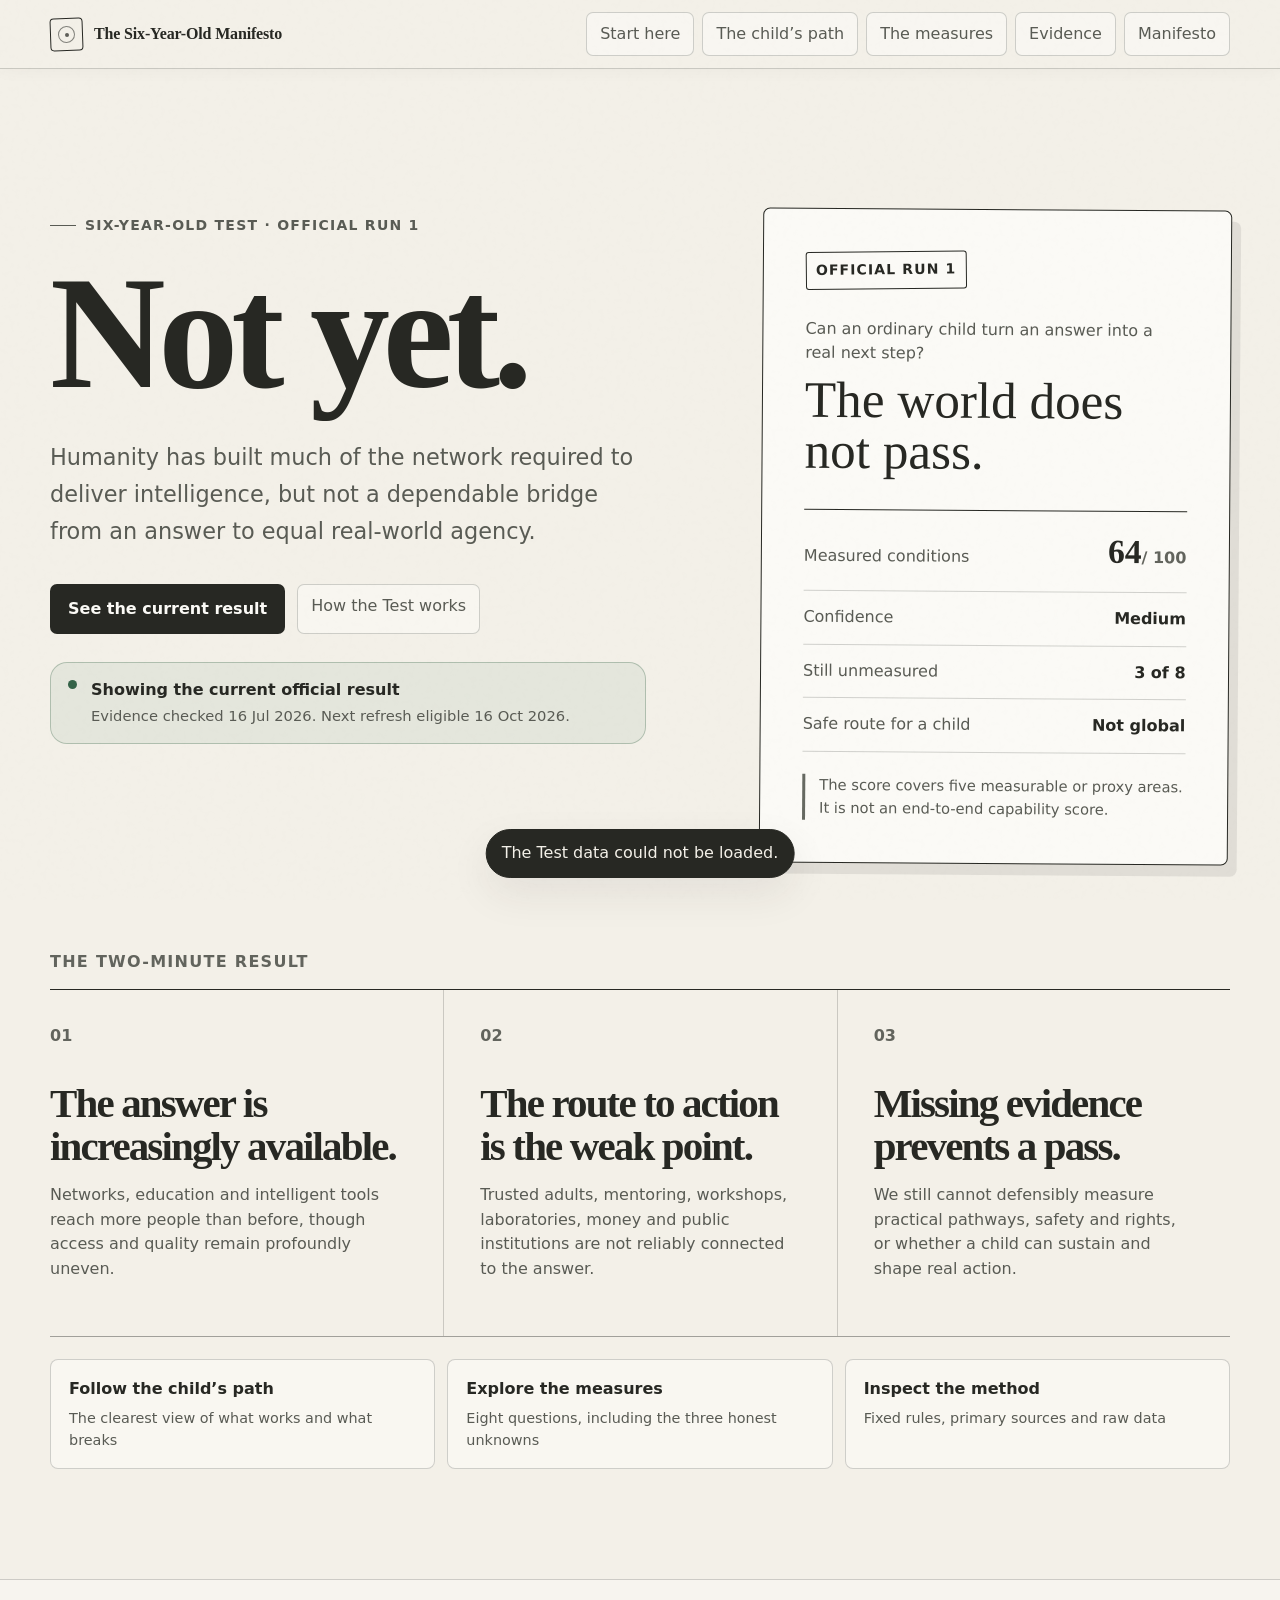
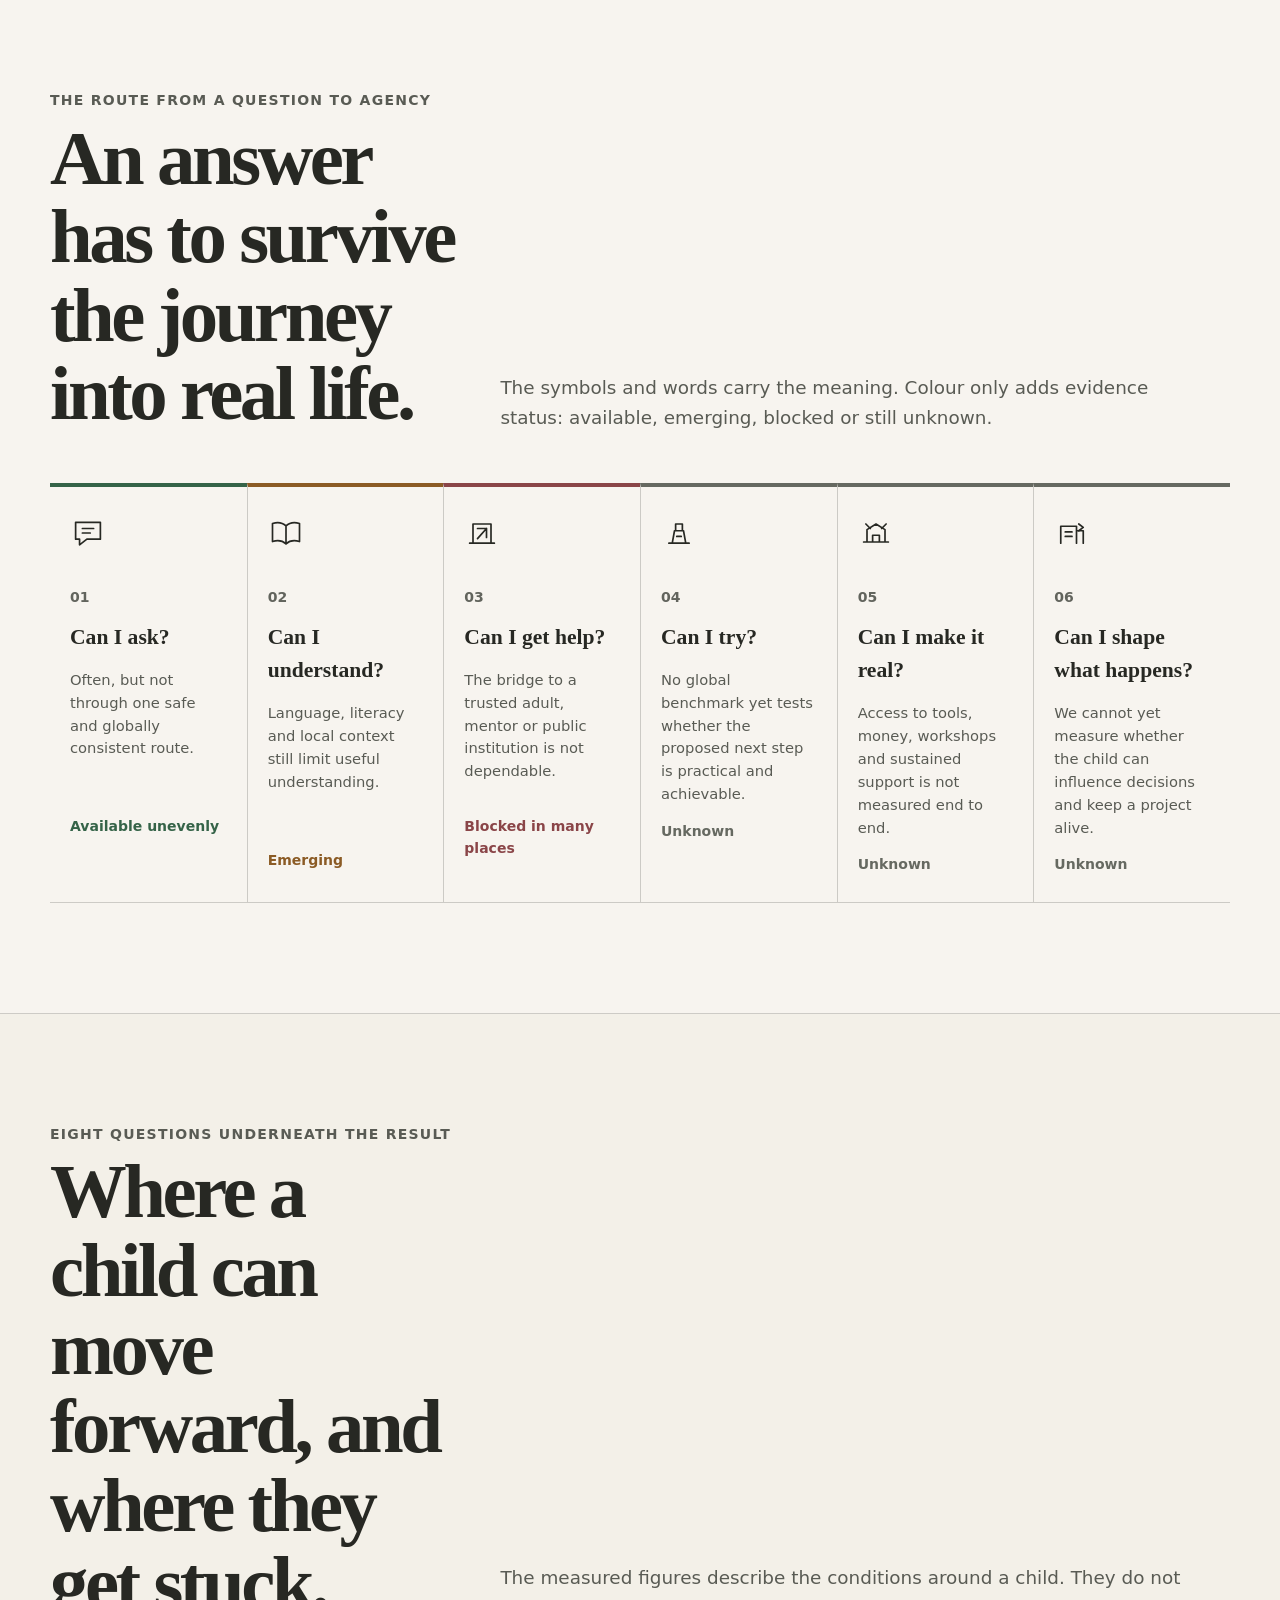
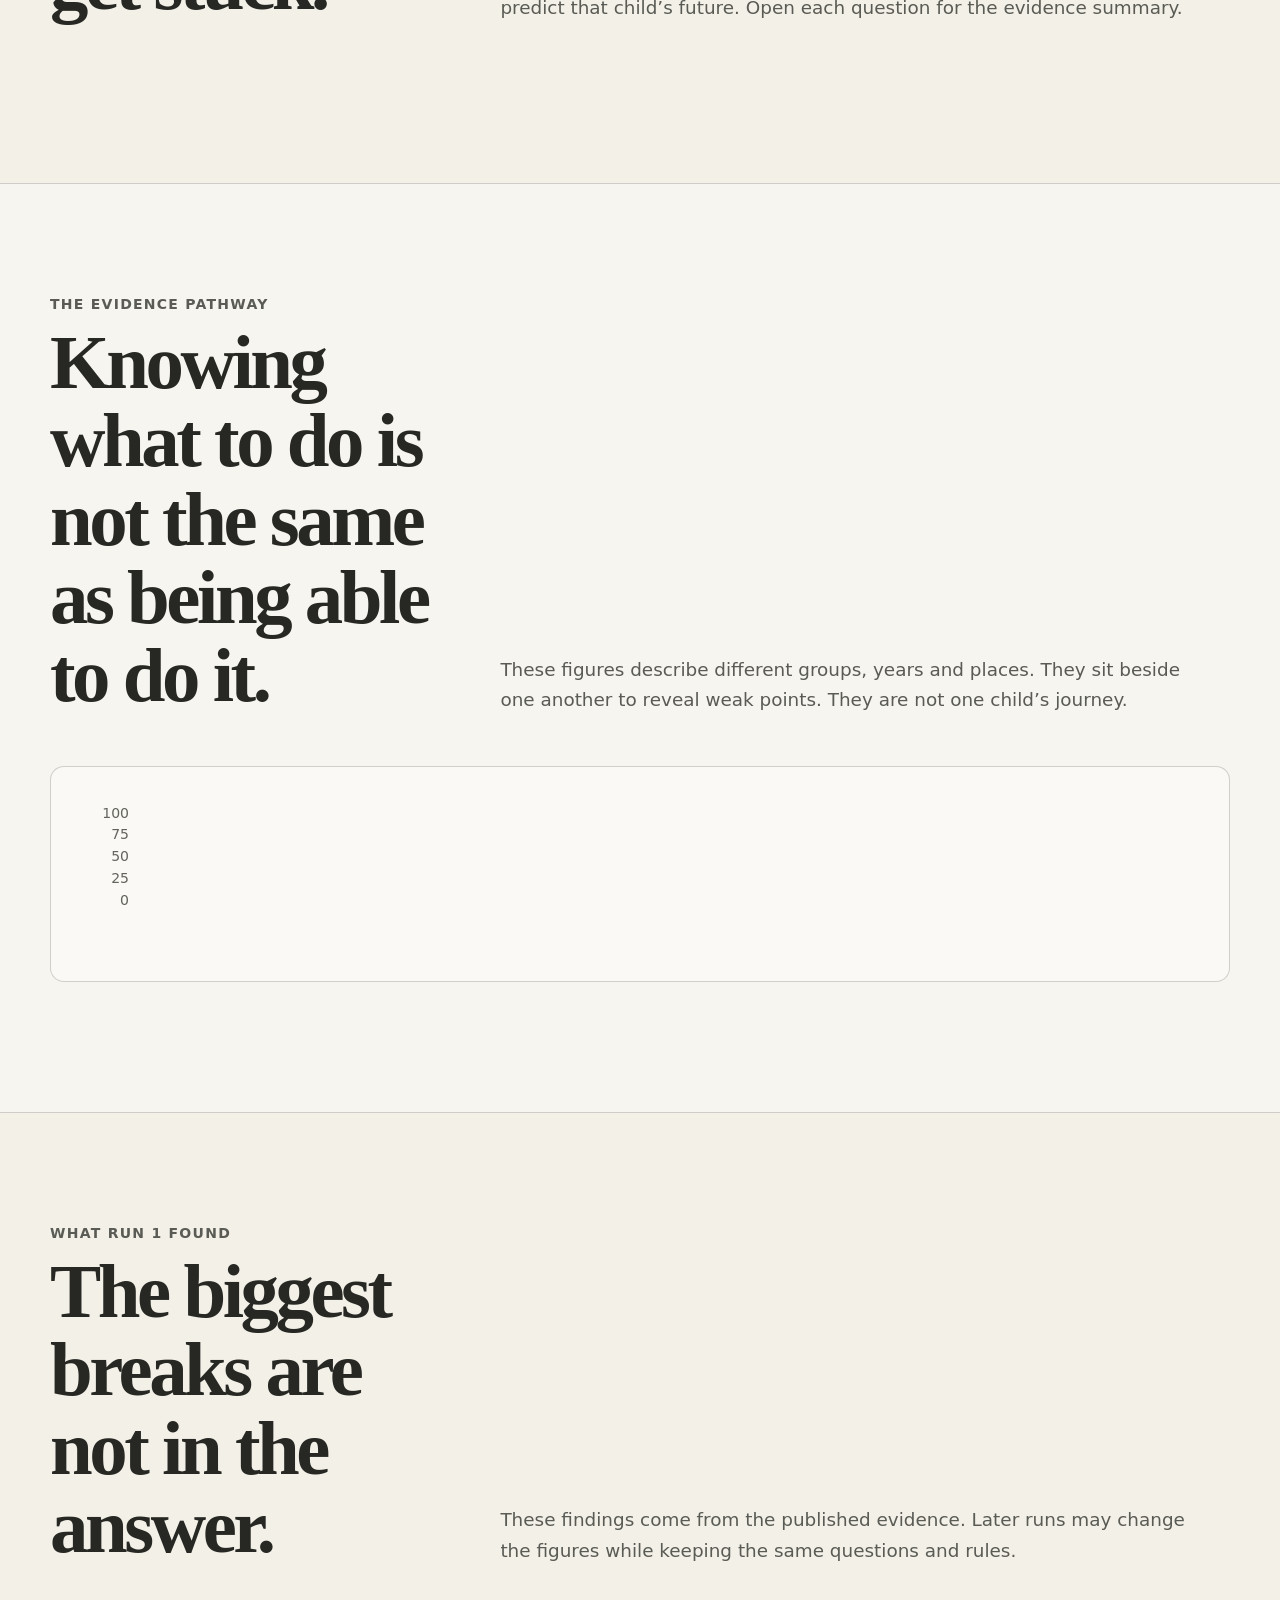
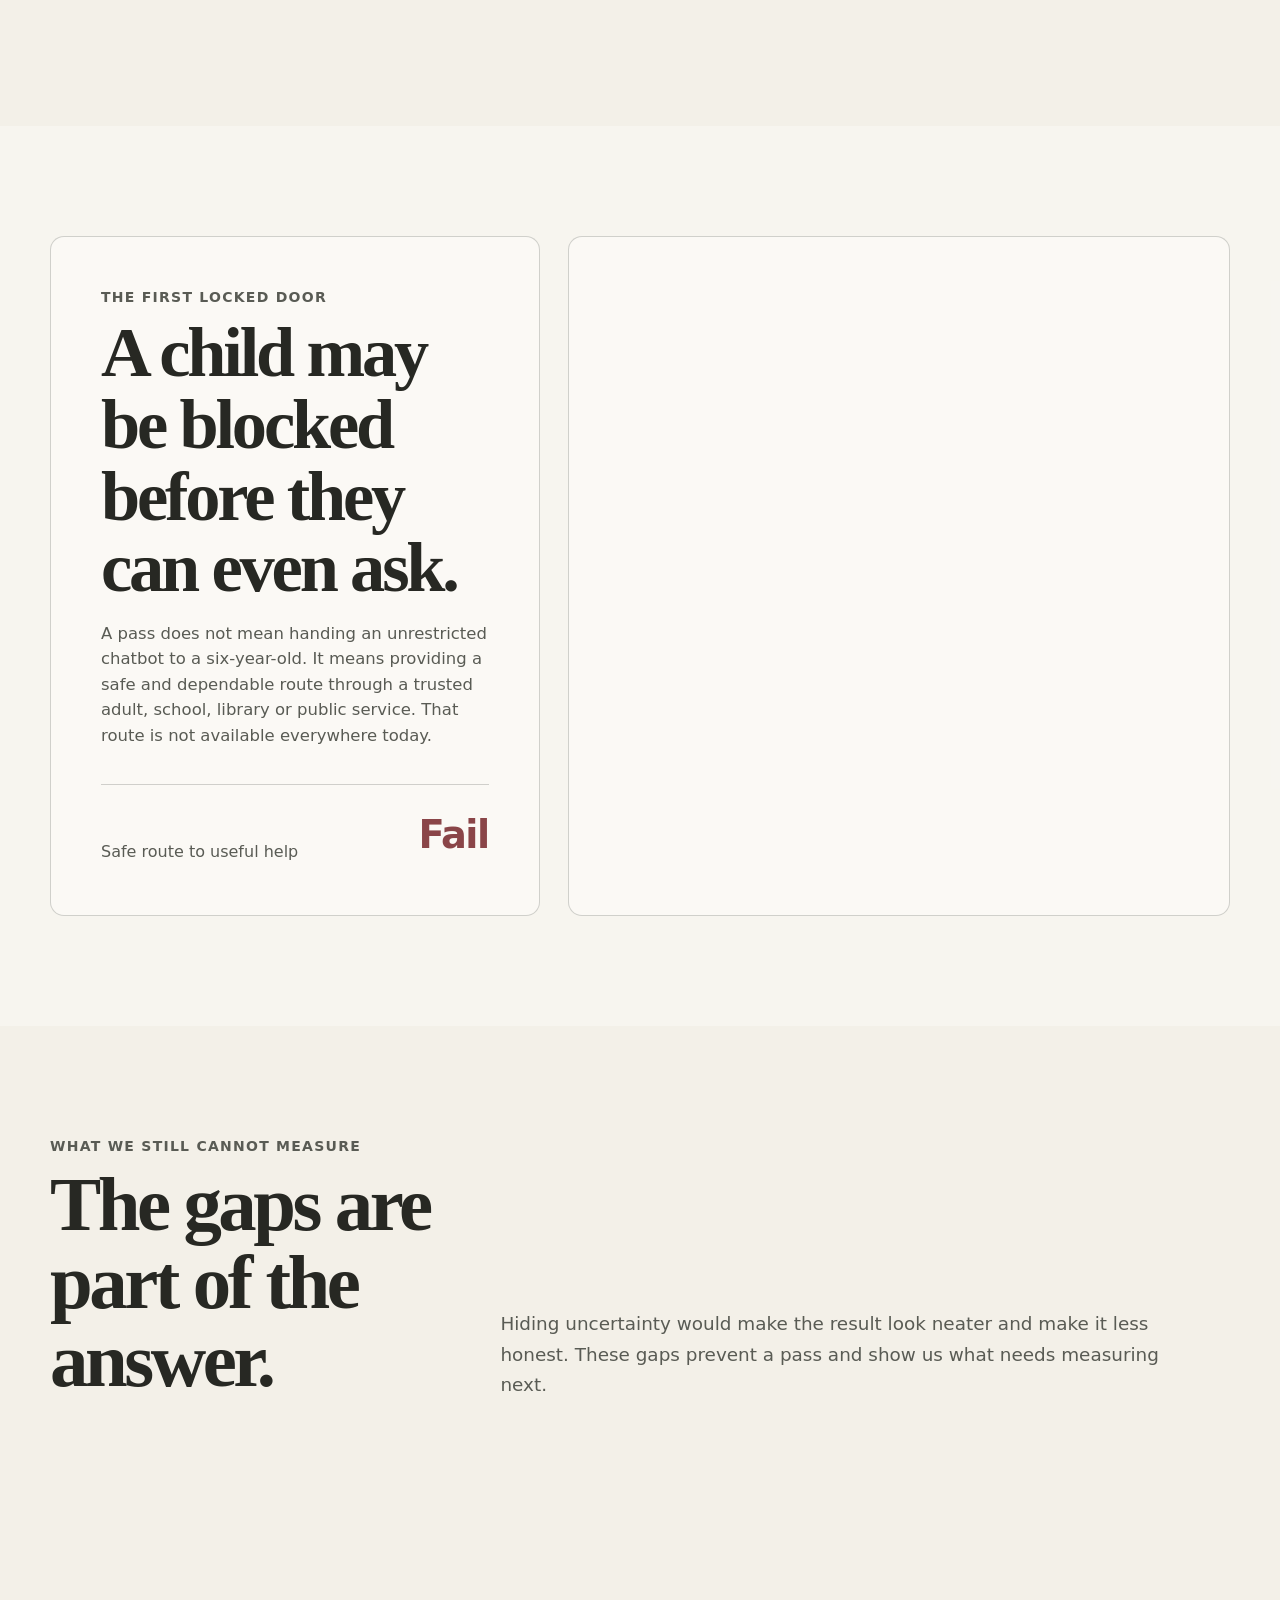
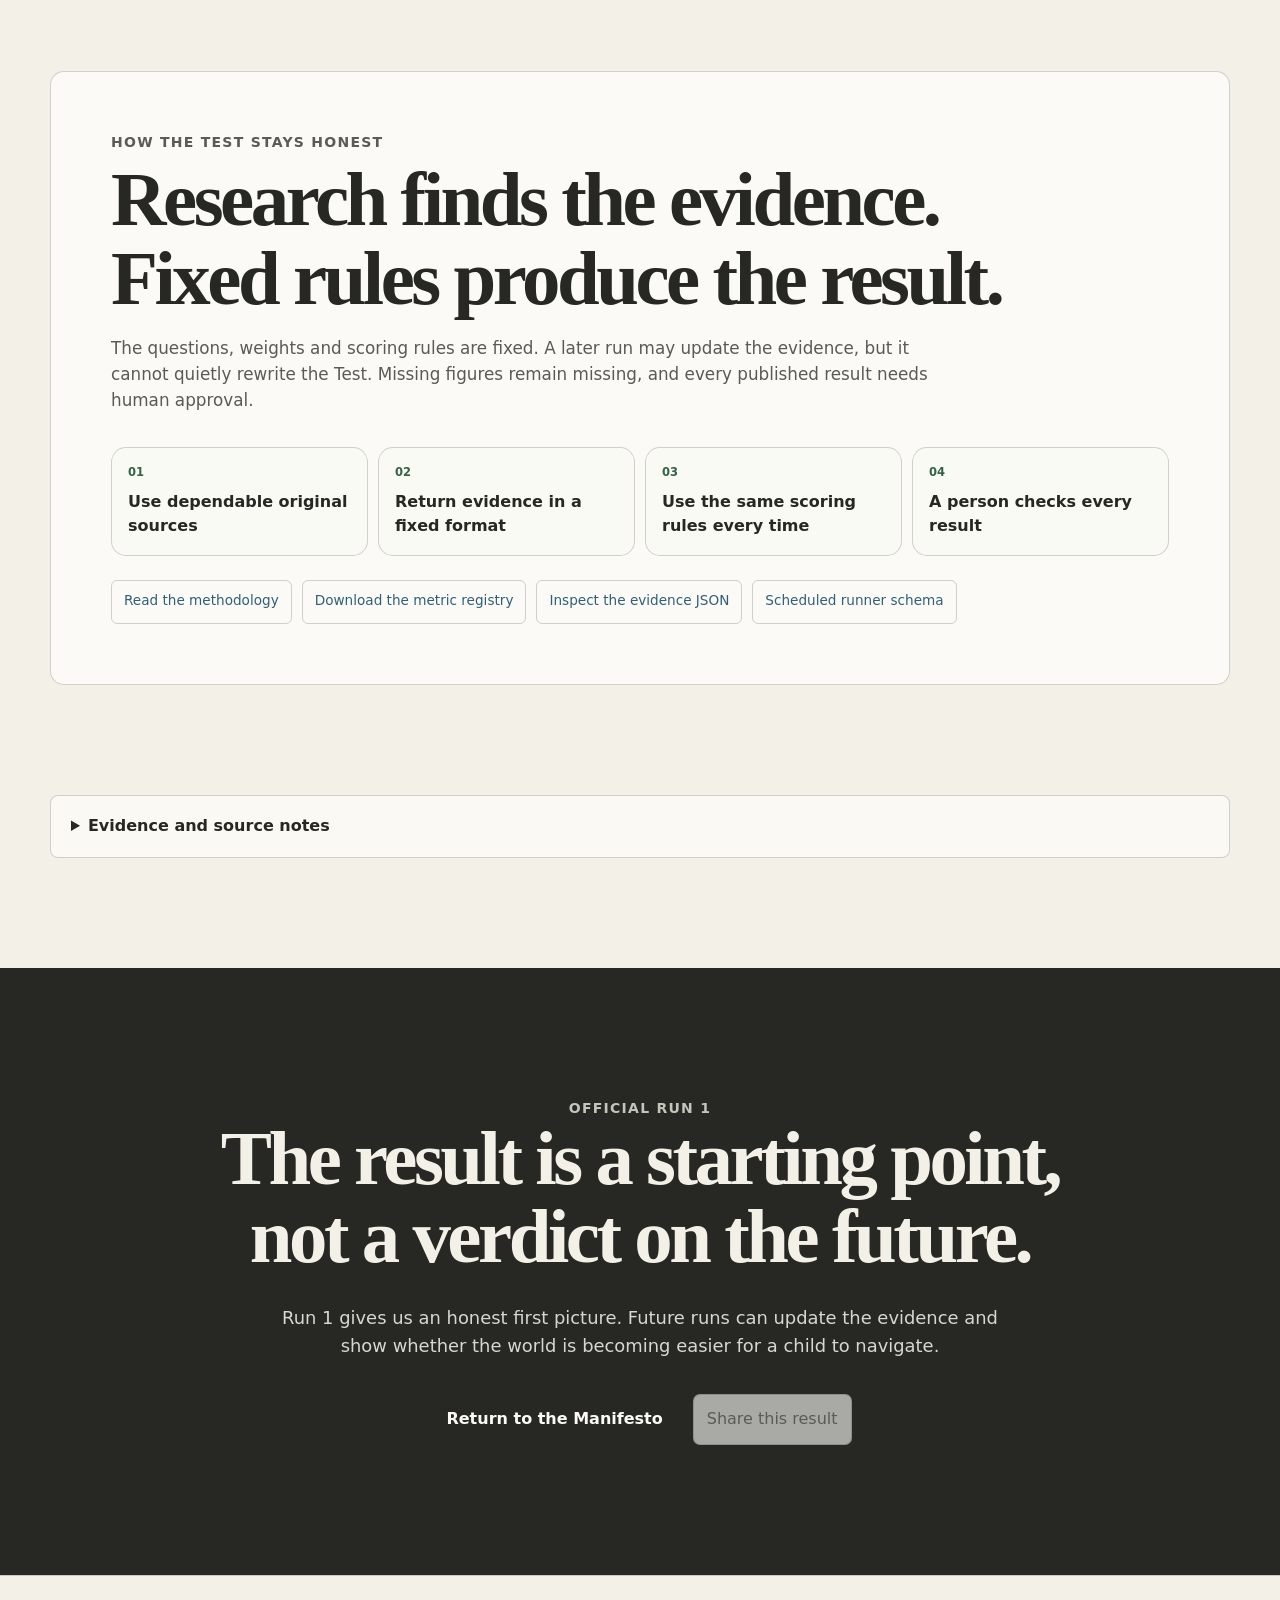
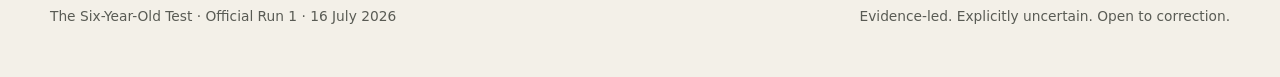
==== commit d11f94e6: "Reframe Test around the child journey and progressive disclosure" ====
--- a/test.html
+++ b/test.html
@@ -4,84 +4,128 @@
   <meta charset="utf-8" />
   <meta name="viewport" content="width=device-width, initial-scale=1, viewport-fit=cover" />
   <meta name="description" content="Official Run 1 of the Six-Year-Old Test: can today's world turn advanced intelligence into real capability for an ordinary child?" />
-  <meta name="theme-color" content="#f4f0e5" />
-  <meta property="og:title" content="Run the Six-Year-Old Test" />
+  <meta name="theme-color" content="#f3f0e8" />
+  <meta property="og:title" content="The current Six-Year-Old Test result" />
   <meta property="og:description" content="A dated, evidence-backed audit of whether intelligence can become real agency for an ordinary child." />
   <meta property="og:type" content="website" />
-  <title>Run the Test · The Six-Year-Old Manifesto</title>
+  <title>The current result · The Six-Year-Old Manifesto</title>
   <link rel="stylesheet" href="styles/manifesto.css" />
   <link rel="stylesheet" href="styles/test.css" />
   <link rel="stylesheet" href="styles/public-handbook.css" />
+  <link rel="stylesheet" href="styles/softening-pass.css" />
   <script src="scripts/test.js" defer></script>
 </head>
 <body class="test-page">
+  <a class="skip-link" href="#main-content">Skip to the main content</a>
   <div class="noise" aria-hidden="true"></div>
 
-  <nav class="nav">
+  <svg class="icon-library" aria-hidden="true">
+    <symbol id="icon-ask" viewBox="0 0 32 32"><path d="M5 6.5h22v15H15l-6.5 5v-5H5z"/><path d="M11 12h10M11 16h7"/></symbol>
+    <symbol id="icon-understand" viewBox="0 0 32 32"><path d="M4 7.5c5-1.5 9-.7 12 2.2v16c-3-2.8-7-3.6-12-2.1zM28 7.5c-5-1.5-9-.7-12 2.2v16c3-2.8 7-3.6 12-2.1z"/></symbol>
+    <symbol id="icon-help" viewBox="0 0 32 32"><path d="M5 25h22M8 25V8h16v17M12 21l8-9M12 12h8v8"/></symbol>
+    <symbol id="icon-try" viewBox="0 0 32 32"><path d="M7 25h18M10 25l2-11h8l2 11M13 14V8h6v6M14 19h4"/></symbol>
+    <symbol id="icon-build" viewBox="0 0 32 32"><path d="M5 24h22M8 24V13l8-5 8 5v11M13 24v-6h6v6"/><path d="M7 8l4 4M25 8l-4 4"/></symbol>
+    <symbol id="icon-participate" viewBox="0 0 32 32"><path d="M6 25V10h14v15M20 14h6v11M10 15h6M10 19h6"/><path d="M22 8l4 3-4 3"/></symbol>
+  </svg>
+
+  <nav class="nav" aria-label="Primary navigation">
     <div class="wrap nav-inner">
       <a class="brand" href="index.html" aria-label="Return to The Six-Year-Old Manifesto">
         <span class="brand-mark" aria-hidden="true"></span>
         <span>The Six-Year-Old Manifesto</span>
       </a>
-      <div class="nav-links">
+      <div class="nav-links nav-links-desktop">
+        <a href="#start-here">Start here</a>
+        <a href="#child-path">The child’s path</a>
         <a href="#dimensions">The measures</a>
         <a href="#evidence">Evidence</a>
         <a href="index.html">Manifesto</a>
       </div>
+      <details class="contents-menu">
+        <summary>Contents</summary>
+        <div>
+          <a href="#start-here">Start here</a>
+          <a href="#child-path">The child’s path</a>
+          <a href="#dimensions">The measures</a>
+          <a href="#pathway">The evidence pathway</a>
+          <a href="#access-gate">The first locked door</a>
+          <a href="#unknowns">What remains unknown</a>
+          <a href="#methodology">How the Test works</a>
+          <a href="index.html">Return to the Manifesto</a>
+        </div>
+      </details>
     </div>
   </nav>
 
-  <main>
+  <main id="main-content">
     <header class="test-hero">
       <div class="wrap test-hero-grid">
         <div class="test-intro">
           <div class="eyebrow">Six-Year-Old Test · Official Run 1</div>
-          <h1 id="verdict-title">The world does not pass.</h1>
+          <h1>Not yet.</h1>
           <p class="test-deck" id="verdict-summary">
-            Asking whether a child can turn the best available knowledge into a real next step.
+            A child can often get an answer. The dependable route from that answer to real-world action is still broken, uneven or unknown.
           </p>
 
           <div class="run-controls">
-            <button class="primary-button" type="button" data-run-test>Run the Test</button>
-            <a class="ghost-button" href="#methodology">See how it works</a>
+            <button class="primary-button" type="button" data-run-test>See the current result</button>
+            <a class="ghost-button" href="#methodology">How the Test works</a>
           </div>
 
           <div class="safe-run-banner" data-safe-run-banner tabindex="-1">
             <span class="safe-run-pulse" aria-hidden="true"></span>
             <div>
-              <strong>Returning the current official result</strong>
+              <strong>Showing the current official result</strong>
               <span>Evidence checked <time data-safe-date>16 Jul 2026</time>. Next refresh eligible <time data-next-date>16 Oct 2026</time>.</span>
             </div>
           </div>
         </div>
 
-        <div class="score-stage" aria-label="Measured enabling substrate score">
-          <div class="score-orbit" aria-hidden="true">
-            <span class="score-dot score-dot-a"></span>
-            <span class="score-dot score-dot-b"></span>
-            <span class="score-dot score-dot-c"></span>
-          </div>
-          <div class="score-orb" data-score-orb>
-            <div class="score-orb-inner">
-              <span class="score-label">What the world makes possible</span>
-              <strong data-overall-score>64</strong>
-              <span class="score-denominator">/ 100</span>
-            </div>
-          </div>
-          <div class="score-caption">
-            <span class="status pressure">Official result</span>
-            <p>Five parts can be estimated today. Three important parts still cannot.</p>
-          </div>
-        </div>
+        <aside class="result-note" data-score-orb aria-label="Official Run 1 result summary">
+          <div class="result-stamp">Official Run 1</div>
+          <p class="result-question">Can an ordinary child turn an answer into a real next step?</p>
+          <p class="result-verdict" id="verdict-title">The world does not pass.</p>
+          <dl class="result-facts">
+            <div><dt>Measured conditions</dt><dd><strong data-overall-score>64</strong><span>/ 100</span></dd></div>
+            <div><dt>Confidence</dt><dd>Medium</dd></div>
+            <div><dt>Still unmeasured</dt><dd>3 of 8</dd></div>
+            <div><dt>Safe route for a child</dt><dd>Not global</dd></div>
+          </dl>
+          <p class="result-caveat">The score covers five measurable or proxy areas. It is not an end-to-end capability score.</p>
+        </aside>
       </div>
     </header>
 
-    <section class="verdict-strip" aria-label="Test status">
-      <div class="wrap verdict-strip-grid">
-        <div><small>World verdict</small><strong>Fail</strong></div>
-        <div><small>Confidence / runs</small><strong>Medium · <span data-total-runs>1</span></strong></div>
-        <div><small>Still unmeasured</small><strong>3 of 8</strong></div>
-        <div><small>Safe route for a child</small><strong>Not global</strong></div>
+    <section id="start-here" class="start-here-section test-start-here">
+      <div class="wrap">
+        <div class="reading-label reveal">The two-minute result</div>
+        <div class="start-here-grid reveal">
+          <div class="start-statement"><span>01</span><h2>The answer is increasingly available.</h2><p>Networks, education and intelligent tools reach more people than before, though access and quality remain profoundly uneven.</p></div>
+          <div class="start-statement"><span>02</span><h2>The route to action is the weak point.</h2><p>Trusted adults, mentoring, workshops, laboratories, money and public institutions are not reliably connected to the answer.</p></div>
+          <div class="start-statement"><span>03</span><h2>Missing evidence prevents a pass.</h2><p>We still cannot defensibly measure practical pathways, safety and rights, or whether a child can sustain and shape real action.</p></div>
+        </div>
+        <div class="reading-routes reveal">
+          <a href="#child-path"><strong>Follow the child’s path</strong><span>The clearest view of what works and what breaks</span></a>
+          <a href="#dimensions"><strong>Explore the measures</strong><span>Eight questions, including the three honest unknowns</span></a>
+          <a href="#methodology"><strong>Inspect the method</strong><span>Fixed rules, primary sources and raw data</span></a>
+        </div>
+      </div>
+    </section>
+
+    <section id="child-path" class="child-path-section">
+      <div class="wrap">
+        <div class="section-head reveal">
+          <div><div class="kicker">The route from a question to agency</div><h2>An answer has to survive the journey into real life.</h2></div>
+          <p class="section-intro">The symbols and words carry the meaning. Colour only adds evidence status: available, emerging, blocked or still unknown.</p>
+        </div>
+        <ol class="child-path" aria-label="Six stages from asking a question to participating in decisions">
+          <li class="path-step reveal" data-state="available"><svg class="path-icon" aria-hidden="true"><use href="#icon-ask"></use></svg><span class="path-number">01</span><h3>Can I ask?</h3><p>Often, but not through one safe and globally consistent route.</p><strong>Available unevenly</strong></li>
+          <li class="path-step reveal" data-state="emerging"><svg class="path-icon" aria-hidden="true"><use href="#icon-understand"></use></svg><span class="path-number">02</span><h3>Can I understand?</h3><p>Language, literacy and local context still limit useful understanding.</p><strong>Emerging</strong></li>
+          <li class="path-step reveal" data-state="blocked"><svg class="path-icon" aria-hidden="true"><use href="#icon-help"></use></svg><span class="path-number">03</span><h3>Can I get help?</h3><p>The bridge to a trusted adult, mentor or public institution is not dependable.</p><strong>Blocked in many places</strong></li>
+          <li class="path-step reveal" data-state="unknown"><svg class="path-icon" aria-hidden="true"><use href="#icon-try"></use></svg><span class="path-number">04</span><h3>Can I try?</h3><p>No global benchmark yet tests whether the proposed next step is practical and achievable.</p><strong>Unknown</strong></li>
+          <li class="path-step reveal" data-state="unknown"><svg class="path-icon" aria-hidden="true"><use href="#icon-build"></use></svg><span class="path-number">05</span><h3>Can I make it real?</h3><p>Access to tools, money, workshops and sustained support is not measured end to end.</p><strong>Unknown</strong></li>
+          <li class="path-step reveal" data-state="unknown"><svg class="path-icon" aria-hidden="true"><use href="#icon-participate"></use></svg><span class="path-number">06</span><h3>Can I shape what happens?</h3><p>We cannot yet measure whether the child can influence decisions and keep a project alive.</p><strong>Unknown</strong></li>
+        </ol>
       </div>
     </section>
 
@@ -89,15 +133,15 @@
       <div class="wrap">
         <div class="section-head reveal">
           <div>
-            <div class="kicker">What the world makes possible</div>
+            <div class="kicker">Eight questions underneath the result</div>
             <h2>Where a child can move forward, and where they get stuck.</h2>
           </div>
           <p class="section-intro">
-            The score describes the conditions around a child. It does not predict their future. Important gaps stay unmeasured, and those gaps mean the world cannot pass.
-          </p>
-        </div>
-
-        <div class="dimension-orbit" data-dimensions aria-live="polite"></div>
+            The measured figures describe the conditions around a child. They do not predict that child’s future. Open each question for the evidence summary.
+          </p>
+        </div>
+        <div class="dimension-orbit" data-dimensions aria-busy="true"></div>
+        <p class="visually-hidden" data-load-status role="status" aria-live="polite"></p>
       </div>
     </section>
 
@@ -105,11 +149,11 @@
       <div class="wrap">
         <div class="section-head reveal">
           <div>
-            <div class="kicker">The route from an answer to action</div>
+            <div class="kicker">The evidence pathway</div>
             <h2>Knowing what to do is not the same as being able to do it.</h2>
           </div>
           <p class="section-intro">
-            These figures describe different groups, years and places. They sit beside one another to show the weak points. They are not one child’s journey.
+            These figures describe different groups, years and places. They sit beside one another to reveal weak points. They are not one child’s journey.
           </p>
         </div>
 
@@ -129,7 +173,7 @@
             <h2>The biggest breaks are not in the answer.</h2>
           </div>
           <p class="section-intro">
-            These findings come from the published evidence. Later runs may change the figures, while keeping the same questions and rules.
+            These findings come from the published evidence. Later runs may change the figures while keeping the same questions and rules.
           </p>
         </div>
         <div class="callout-grid" data-callouts></div>
@@ -144,12 +188,8 @@
           <p>
             A pass does not mean handing an unrestricted chatbot to a six-year-old. It means providing a safe and dependable route through a trusted adult, school, library or public service. That route is not available everywhere today.
           </p>
-          <div class="gate-verdict">
-            <span>Safe route to useful help</span>
-            <strong>Fail</strong>
-          </div>
+          <div class="gate-verdict"><span>Safe route to useful help</span><strong>Fail</strong></div>
         </article>
-
         <div class="provider-gates reveal" data-provider-gates></div>
       </div>
     </section>
@@ -187,8 +227,8 @@
           </div>
           <div class="method-links">
             <a href="docs/six-year-old-test-methodology.md">Read the methodology</a>
-            <a href="data/test/metric-registry.json">Metric registry</a>
-            <a href="data/test/evidence-ledger.json">Evidence ledger</a>
+            <a href="data/test/metric-registry.json">Download the metric registry</a>
+            <a href="data/test/evidence-ledger.json">Inspect the evidence JSON</a>
             <a href="data/test/quarterly-run.schema.json">Scheduled runner schema</a>
           </div>
         </div>
@@ -197,7 +237,7 @@
 
     <section id="evidence" class="sources-section">
       <div class="wrap">
-        <details class="reveal">
+        <details class="reveal source-disclosure">
           <summary>Evidence and source notes</summary>
           <div class="source-ledger" data-source-ledger></div>
         </details>
--- a/styles/public-handbook.css
+++ b/styles/public-handbook.css
@@ -1,84 +1,91 @@
 :root {
-  --ink: #252820;
-  --muted: #62665c;
-  --dim: #85897e;
-  --bg: #f4f0e5;
-  --paper: #fffdf7;
-  --panel: rgba(255,253,247,.82);
-  --panel-strong: #fffdf7;
-  --line: rgba(37,40,32,.17);
-  --green: #397353;
-  --blue: #356f8b;
-  --amber: #b16c2d;
-  --pink: #a45462;
-  --radius: 16px;
-  --shadow: 0 18px 50px rgba(50,45,31,.10);
+  --ink: #272823;
+  --muted: #595b54;
+  --dim: #70726b;
+  --bg: #f3f0e8;
+  --paper: #fbfaf6;
+  --panel: rgba(251,250,246,.9);
+  --panel-strong: #fbfaf6;
+  --line: rgba(39,40,35,.2);
+  --line-strong: rgba(39,40,35,.4);
+
+  /* Semantic Evidence Language */
+  --evidence: #315f78;
+  --available: #356348;
+  --emerging: #8b5b25;
+  --blocked: #8a4548;
+  --unknown: #666961;
+
+  /* Compatibility aliases for the older component stylesheet. */
+  --blue: var(--evidence);
+  --green: var(--available);
+  --amber: var(--emerging);
+  --pink: var(--blocked);
+
+  --radius: 14px;
+  --shadow: 0 16px 42px rgba(45,42,34,.08);
 }
 
 body {
   color: var(--ink);
-  background:
-    linear-gradient(rgba(53,111,139,.035) 1px, transparent 1px),
-    linear-gradient(90deg, rgba(53,111,139,.035) 1px, transparent 1px),
-    var(--bg);
-  background-size: 32px 32px;
+  background: var(--bg);
   font-family: ui-sans-serif, system-ui, -apple-system, BlinkMacSystemFont, "Segoe UI", sans-serif;
 }
 
 strong { color: var(--ink); }
-.noise { opacity: .018; mix-blend-mode: multiply; }
+.noise { opacity: .012; mix-blend-mode: multiply; }
 
 .nav {
-  background: rgba(244,240,229,.9);
+  background: rgba(243,240,232,.95);
   border-bottom-color: var(--line);
-  box-shadow: 0 3px 20px rgba(50,45,31,.04);
+  box-shadow: 0 2px 16px rgba(45,42,34,.035);
 }
 .brand { text-transform: none; letter-spacing: -.01em; font-family: Georgia, "Times New Roman", serif; font-size: 1rem; }
 .brand-mark { border-color: var(--ink); border-radius: 4px; transform: rotate(-2deg); }
-.brand-mark::before { border-color: var(--blue); border-radius: 50%; }
-.brand-mark::after { background: var(--green); }
-.nav-links a, .ghost-button { background: rgba(255,253,247,.55); color: var(--muted); border-radius: 8px; }
+.brand-mark::before { border-color: var(--ink); border-radius: 50%; opacity: .55; }
+.brand-mark::after { background: var(--ink); opacity: .72; }
+.nav-links a, .ghost-button { background: rgba(251,250,246,.62); color: var(--muted); border-radius: 7px; }
 .nav-links a:hover, .ghost-button:hover { color: var(--ink); border-color: var(--ink); }
 
 .hero, .test-hero { min-height: auto; padding-top: clamp(80px, 11vw, 140px); }
 .hero-grid, .test-hero-grid { align-items: start; }
-.eyebrow, .kicker { color: var(--blue); letter-spacing: .09em; }
+.eyebrow, .kicker { color: var(--muted); letter-spacing: .09em; }
 h1, h2, .test blockquote, .foundry-copy h3, .gate-copy h2, .method-panel h2, .cta h2 {
   font-family: Georgia, "Times New Roman", serif;
   font-weight: 600;
   letter-spacing: -.045em;
 }
 h1 { font-size: clamp(3.25rem, 8vw, 7.4rem); line-height: .94; }
-h1 span { display: inline; color: var(--green); -webkit-text-stroke: 0; }
+h1 span { display: inline; color: var(--ink); -webkit-text-stroke: 0; text-decoration: underline; text-decoration-thickness: .09em; text-underline-offset: .11em; text-decoration-color: var(--line-strong); }
 h2 { line-height: 1.02; }
 .hero-copy, .test-deck, .section-intro { color: var(--muted); line-height: 1.65; }
-.primary-button { color: #fffdf7; background: var(--green); border-radius: 8px; box-shadow: none; }
-.primary-button:hover { box-shadow: 0 8px 20px rgba(57,115,83,.18); }
-.test-run-status span, .safe-run-pulse { box-shadow: none; }
+.primary-button { color: var(--paper); background: var(--ink); border-radius: 7px; box-shadow: none; }
+.primary-button:hover { background: #11120f; box-shadow: 0 8px 20px rgba(39,40,35,.14); }
+.test-run-status span, .safe-run-pulse { box-shadow: none; background: var(--available); }
 
 .clock-scene { min-height: 410px; place-items: start center; }
-.orbit, .score-orbit { animation: none; border-style: dashed; border-color: rgba(53,111,139,.25); }
-.orbit::before, .orbit::after, .score-orbit::before, .score-orbit::after { border-style: dotted; }
-.dot, .score-dot { box-shadow: none; }
+.orbit, .score-orbit { animation: none; border-style: dashed; border-color: var(--line-strong); }
+.orbit::before, .orbit::after, .score-orbit::before, .score-orbit::after { border-style: dotted; border-color: var(--line); }
+.dot, .score-dot { box-shadow: none; background: var(--unknown); }
 .clock {
   border: 2px solid var(--ink);
   background: var(--paper);
-  box-shadow: 8px 9px 0 rgba(53,111,139,.14);
+  box-shadow: 8px 9px 0 rgba(39,40,35,.09);
 }
 .clock::before { background: var(--ink); }
-.clock::after { background: var(--green); }
+.clock::after { background: var(--ink); opacity: .65; }
 .clock-core { background: var(--ink); box-shadow: none; }
 .question-card, .score-caption {
   background: var(--paper);
   color: var(--ink);
   border: 1px solid var(--ink);
-  border-radius: 8px;
-  box-shadow: 7px 8px 0 rgba(177,108,45,.13);
+  border-radius: 7px;
+  box-shadow: 7px 8px 0 rgba(39,40,35,.08);
   backdrop-filter: none;
   -webkit-backdrop-filter: none;
   transform: rotate(-1deg);
 }
-.question-card small { color: var(--blue); }
+.question-card small { color: var(--unknown); }
 .question-card p { font-family: Georgia, "Times New Roman", serif; font-size: 1.35rem; }
 
 section { padding: clamp(70px, 9vw, 110px) 0; }
@@ -90,45 +97,74 @@
   border-radius: var(--radius);
   box-shadow: none;
 }
-.test { background: var(--paper); box-shadow: 10px 12px 0 rgba(57,115,83,.10); }
-.test::after { color: rgba(53,111,139,.06); font-family: Georgia, serif; }
-.test blockquote em { color: var(--green); }
-.pillar:hover { transform: translateY(-2px); border-color: var(--blue); background: var(--paper); }
-.pillar-num { color: var(--blue); }
-.architecture-card::before { margin-bottom: 38px; height: 3px; border-radius: 0; }
+.test { background: var(--paper); box-shadow: 10px 12px 0 rgba(39,40,35,.065); }
+.test::after { color: rgba(39,40,35,.045); font-family: Georgia, serif; }
+.test blockquote em { color: var(--ink); text-decoration: underline; text-decoration-color: var(--line-strong); }
+.pillar:hover { transform: translateY(-2px); border-color: var(--line-strong); background: var(--paper); }
+.pillar-num { color: var(--unknown); }
+.architecture-card::before { margin-bottom: 38px; height: 3px; border-radius: 0; background: var(--ink); opacity: .2; }
 .architecture-card li { color: var(--ink); border-top-color: var(--line); }
-.foundry-rule, .mission { background: rgba(57,115,83,.07); border-color: rgba(57,115,83,.25); }
-.status { border-radius: 4px; }
-.status.live { color: var(--green); background: rgba(57,115,83,.09); }
-.status.pressure { color: var(--amber); background: rgba(177,108,45,.10); }
-.status.risk { color: var(--pink); background: rgba(164,84,98,.10); }
+.foundry-rule, .mission { background: rgba(139,91,37,.075); border-color: rgba(139,91,37,.3); }
+.foundry-rule, .foundry-rule strong { color: var(--ink) !important; }
+.mission small { color: var(--emerging); }
+.loop-item { background: rgba(39,40,35,.045); border-color: rgba(39,40,35,.11); }
+.loop-item span { color: var(--ink); }
+.loop-item::before { color: var(--unknown); }
+.status { border-radius: 4px; font-weight: 750; }
+.status.live { color: var(--available); background: rgba(53,99,72,.1); }
+.status.pressure { color: var(--emerging); background: rgba(139,91,37,.11); }
+.status.risk { color: var(--blocked); background: rgba(138,69,72,.11); }
 .metric { color: var(--ink); font-family: Georgia, serif; }
-.evidence-card a, .source-row a, .method-links a { color: var(--blue); }
+.evidence-card a, .source-row a, .method-links a, .sources a { color: var(--evidence); text-decoration-color: rgba(49,95,120,.4); }
+.evidence-card { border-left: 4px solid var(--line); }
+.evidence-card:has(.status.live) { border-left-color: var(--available); }
+.evidence-card:has(.status.pressure) { border-left-color: var(--emerging); }
+.evidence-card:has(.status.risk) { border-left-color: var(--blocked); }
+.score { background: rgba(39,40,35,.045); border-color: rgba(39,40,35,.11); }
+.score span { color: var(--ink); }
+.risk-row { border-top-color: var(--line); }
 .cta { background: var(--ink); color: var(--bg); }
-.cta .kicker { color: #a8d1df; }
-.cta p { color: #d4d3ca; }
+.cta .kicker { color: #c3c4bc; }
+.cta p { color: #d7d6cf; }
 .cta strong { color: #fff; }
 footer { border-top-color: var(--line); color: var(--muted); }
 
-/* Test page */
-.test-page { --danger: #a45462; --success: #397353; --test-blue: #356f8b; --test-amber: #b16c2d; --test-pink: #a45462; }
+/* Test page: colour appears only where it reports evidential state. */
+.test-page { --danger: var(--blocked); --success: var(--available); --test-blue: var(--evidence); --test-amber: var(--emerging); --test-pink: var(--blocked); }
 .test-hero::before { background: none; }
-.score-orb {
-  background: conic-gradient(var(--pink) calc(var(--score) * 1%), rgba(37,40,32,.09) 0);
-  box-shadow: none;
-}
+.score-orb { background: conic-gradient(var(--blocked) calc(var(--score) * 1%), rgba(39,40,35,.09) 0); box-shadow: none; }
 .score-orb::before { background: var(--paper); border-color: var(--line); }
 .score-orb strong { color: var(--ink); }
 .score-caption p, .dimension-card p, .method-warning, .gate-copy p, .source-row p { color: var(--muted); }
-.verdict-strip { background: rgba(255,253,247,.7); border-color: var(--line); }
+.verdict-strip { background: rgba(251,250,246,.78); border-color: var(--line); }
 .verdict-strip-grid > div { border-color: var(--line); }
 .verdict-strip small { color: var(--dim); }
-.checkpoint-track { background: repeating-linear-gradient(90deg, transparent 0 calc(25% - 1px), rgba(37,40,32,.09) calc(25% - 1px) 25%); border-color: var(--line); }
-.checkpoint-fill { background: linear-gradient(90deg, rgba(53,111,139,.5), rgba(57,115,83,.75)); }
-.pathway-section, .gate-section { background: rgba(255,253,247,.48); border-color: var(--line); }
-.provider-row, .method-rules div { background: rgba(255,253,247,.7); border-color: var(--line); }
-.provider-status { color: var(--amber); }
+.checkpoint-track { background: repeating-linear-gradient(90deg, transparent 0 calc(25% - 1px), rgba(39,40,35,.09) calc(25% - 1px) 25%); border-color: var(--line); }
+.checkpoint-fill { background: var(--blocked); }
+.dimension-card { border-left: 4px solid var(--line); }
+.dimension-card[data-status="evidence"], .dimension-card.evidence { border-left-color: var(--evidence); }
+.dimension-card[data-status="available"], .dimension-card.available { border-left-color: var(--available); }
+.dimension-card[data-status="emerging"], .dimension-card.emerging { border-left-color: var(--emerging); }
+.dimension-card[data-status="blocked"], .dimension-card.blocked { border-left-color: var(--blocked); }
+.dimension-card[data-status="unknown"], .dimension-card.unknown { border-left-color: var(--unknown); }
+.pathway-section, .gate-section { background: rgba(251,250,246,.55); border-color: var(--line); }
+.provider-row, .method-rules div { background: rgba(251,250,246,.8); border-color: var(--line); }
+.provider-status { color: var(--emerging); font-weight: 700; }
+.unknown-card { border-left: 4px solid var(--unknown); }
 .run-toast { background: var(--ink); color: var(--bg); border-color: var(--ink); }
+
+/* Explicit overrides for legacy Test components that previously used neon tokens. */
+.callout-index { color: var(--evidence); font-weight: 850; }
+.callout-card p { color: var(--muted); }
+.safe-run-banner { border-color: rgba(53,99,72,.3); background: rgba(53,99,72,.07); }
+.safe-run-banner.active { border-color: rgba(53,99,72,.55); background: rgba(53,99,72,.11); }
+.safe-run-banner strong { color: var(--ink); }
+.safe-run-banner span { color: var(--muted); }
+.method-warning { border-left-color: var(--emerging); }
+.gate-verdict strong { color: var(--blocked); }
+.dimension-card::after { background: linear-gradient(90deg, var(--evidence) calc(var(--dimension-score) * 1%), rgba(39,40,35,.09) 0); }
+.dimension-card.unknown::after { background: repeating-linear-gradient(90deg, rgba(102,105,97,.6) 0 7px, transparent 7px 13px); }
+.dimension-card.unknown .dimension-score { -webkit-text-stroke-color: rgba(102,105,97,.8); }
 
 @media (max-width: 720px) {
   .nav-links a:not(:last-child) { display: none; }
@@ -137,4 +173,5 @@
   .clock-scene { min-height: 340px; }
   .question-card { right: 0; bottom: 5px; }
   .section-head { gap: 22px; }
+  .loop-item { grid-template-columns: 34px 1fr; gap: 10px; }
 }
--- a/styles/softening-pass.css
+++ b/styles/softening-pass.css
@@ -0,0 +1,438 @@
+/* Accessible Human Field Guide exploration
+   This layer keeps the Semantic Evidence Language intact while changing
+   hierarchy, rhythm and navigation for a broader public audience. */
+
+:root {
+  --dim: #62645d;
+  --reading-width: 72ch;
+  --paper-deep: #e9e4d8;
+  --pencil: rgba(39, 40, 35, .52);
+}
+
+html { scroll-padding-top: 84px; }
+body { font-size: 1rem; }
+
+.icon-library {
+  position: absolute;
+  width: 0;
+  height: 0;
+  overflow: hidden;
+}
+
+.skip-link {
+  position: fixed;
+  left: 16px;
+  top: 12px;
+  z-index: 200;
+  padding: 12px 16px;
+  background: var(--ink);
+  color: var(--paper);
+  border-radius: 6px;
+  transform: translateY(-160%);
+  transition: transform .15s ease;
+}
+.skip-link:focus { transform: translateY(0); }
+
+:where(a, button, summary, [tabindex]):focus-visible {
+  outline: 3px solid var(--evidence);
+  outline-offset: 4px;
+}
+
+button, .nav-links a, .ghost-button, .primary-button, summary { min-height: 44px; }
+small, .kicker, .eyebrow, .status, .pillar-num, .dimension-number, .dimension-confidence,
+.callout-index, .checkpoint-axis, .source-note, .score-label, .verdict-strip small {
+  font-size: max(.875rem, 0.875em);
+}
+
+.visually-hidden {
+  position: absolute !important;
+  width: 1px !important;
+  height: 1px !important;
+  padding: 0 !important;
+  margin: -1px !important;
+  overflow: hidden !important;
+  clip: rect(0, 0, 0, 0) !important;
+  white-space: nowrap !important;
+  border: 0 !important;
+}
+
+.contents-menu { display: none; position: relative; }
+.contents-menu > summary {
+  display: grid;
+  place-items: center;
+  min-width: 88px;
+  padding: 0 12px;
+  border: 1px solid var(--line);
+  border-radius: 7px;
+  background: var(--paper);
+  color: var(--ink);
+  cursor: pointer;
+  list-style: none;
+  font-weight: 700;
+}
+.contents-menu > summary::-webkit-details-marker { display: none; }
+.contents-menu[open] > summary { border-color: var(--ink); }
+.contents-menu > div {
+  position: absolute;
+  right: 0;
+  top: calc(100% + 10px);
+  min-width: min(300px, calc(100vw - 24px));
+  padding: 10px;
+  border: 1px solid var(--ink);
+  border-radius: 9px;
+  background: var(--paper);
+  box-shadow: 7px 8px 0 rgba(39,40,35,.09);
+}
+.contents-menu a, .contents-menu button {
+  display: block;
+  width: 100%;
+  padding: 12px;
+  border: 0;
+  border-bottom: 1px solid var(--line);
+  background: transparent;
+  color: var(--ink);
+  text-align: left;
+  text-decoration: none;
+  cursor: pointer;
+}
+.contents-menu :last-child { border-bottom: 0; }
+
+/* Hero: a question and a thread, not technological theatre. */
+.hero { padding-bottom: clamp(70px, 8vw, 100px); }
+.question-scene {
+  min-height: 430px;
+  position: relative;
+  display: grid;
+  align-content: center;
+  justify-items: center;
+  isolation: isolate;
+}
+.question-scene::before {
+  content: "";
+  position: absolute;
+  width: min(380px, 86vw);
+  aspect-ratio: 1;
+  border: 1px dashed var(--pencil);
+  border-radius: 50%;
+  transform: rotate(-5deg);
+  opacity: .45;
+}
+.question-note {
+  position: relative;
+  z-index: 2;
+  width: min(340px, 88vw);
+  padding: 22px;
+  background: var(--paper);
+  border: 1px solid var(--ink);
+  border-radius: 7px;
+  box-shadow: 8px 9px 0 rgba(39,40,35,.09);
+}
+.question-note-main { transform: rotate(-1.5deg) translate(-18px, -25px); }
+.question-note-answer { transform: rotate(1deg) translate(38px, 20px); }
+.question-note small { display: block; color: var(--dim); margin-bottom: 8px; }
+.question-note p { margin: 0; font-family: Georgia, "Times New Roman", serif; font-size: 1.35rem; line-height: 1.35; }
+.question-thread {
+  position: absolute;
+  width: 180px;
+  height: 94px;
+  border-right: 2px dashed var(--pencil);
+  border-bottom: 2px dashed var(--pencil);
+  transform: rotate(10deg);
+  z-index: 1;
+}
+.field-icon, .path-icon {
+  width: 42px;
+  height: 42px;
+  fill: none;
+  stroke: currentColor;
+  stroke-width: 1.5;
+  stroke-linecap: round;
+  stroke-linejoin: round;
+}
+.question-note .field-icon { margin-bottom: 18px; }
+
+/* Progressive reading layer. */
+.start-here-section { padding-top: 0; }
+.reading-label {
+  padding-bottom: 14px;
+  border-bottom: 1px solid var(--ink);
+  color: var(--dim);
+  font-weight: 800;
+  letter-spacing: .08em;
+  text-transform: uppercase;
+}
+.start-here-grid {
+  display: grid;
+  grid-template-columns: repeat(3, 1fr);
+  border-bottom: 1px solid var(--line-strong);
+}
+.start-statement { padding: 34px clamp(18px, 3vw, 36px) 38px 0; }
+.start-statement + .start-statement { border-left: 1px solid var(--line); padding-left: clamp(18px, 3vw, 36px); }
+.start-statement > span { color: var(--dim); font-variant-numeric: tabular-nums; font-weight: 800; }
+.start-statement h2 { margin-top: 34px; font-size: clamp(1.9rem, 3.2vw, 3.2rem); line-height: 1.03; }
+.start-statement p { max-width: 38ch; color: var(--muted); }
+.reading-routes { display: grid; grid-template-columns: repeat(3, 1fr); gap: 12px; margin-top: 22px; }
+.reading-routes a {
+  min-height: 92px;
+  padding: 17px 18px;
+  border: 1px solid var(--line);
+  border-radius: 8px;
+  background: rgba(251,250,246,.7);
+  color: var(--ink);
+  text-decoration: none;
+}
+.reading-routes a:hover { border-color: var(--ink); transform: translateY(-1px); }
+.reading-routes strong, .reading-routes span { display: block; }
+.reading-routes span { margin-top: 5px; color: var(--muted); font-size: .9rem; }
+
+/* Editorial manifesto instead of a wall of cards. */
+.manifesto-list {
+  list-style: none;
+  margin: 0;
+  padding: 0;
+  display: grid;
+  grid-template-columns: 1fr 1fr;
+  column-gap: clamp(34px, 7vw, 90px);
+  counter-reset: manifesto;
+}
+.manifesto-list li {
+  display: grid;
+  grid-template-columns: 44px 1fr;
+  gap: 16px;
+  padding: 30px 0;
+  border-top: 1px solid var(--line-strong);
+}
+.manifesto-list li > span { color: var(--dim); font-weight: 800; font-variant-numeric: tabular-nums; }
+.manifesto-list h3 { margin: 0 0 8px; font-family: Georgia, "Times New Roman", serif; font-size: clamp(1.35rem, 2.2vw, 1.9rem); font-weight: 600; }
+.manifesto-list p { margin: 0; max-width: 52ch; color: var(--muted); }
+
+/* Transition as a crossing with expandable detail. */
+.crossing-section { background: rgba(251,250,246,.52); border-block: 1px solid var(--line); }
+.crossing-map { display: grid; grid-template-columns: repeat(3, 1fr); position: relative; }
+.crossing-map::before {
+  content: "";
+  position: absolute;
+  left: 9%; right: 9%; top: 39px;
+  border-top: 1px dashed var(--pencil);
+}
+.crossing-stage { position: relative; padding: 0 clamp(18px, 3vw, 36px); }
+.crossing-stage + .crossing-stage { border-left: 1px solid var(--line); }
+.crossing-stage .field-icon { position: relative; z-index: 2; padding: 8px; background: var(--bg); box-sizing: content-box; }
+.crossing-number { display: block; margin-top: 26px; color: var(--dim); font-weight: 800; }
+.crossing-stage h3 { margin: 15px 0 10px; font-family: Georgia, "Times New Roman", serif; font-size: clamp(1.6rem, 2.7vw, 2.5rem); font-weight: 600; line-height: 1.05; }
+.crossing-stage > p { color: var(--muted); min-height: 4.8em; }
+.crossing-stage details { margin-top: 24px; border: 0; border-top: 1px solid var(--line); border-radius: 0; background: transparent; padding: 0; }
+.crossing-stage summary { padding: 13px 0; min-height: 44px; }
+.crossing-stage ul { margin: 0 0 14px; padding-left: 20px; color: var(--muted); }
+.crossing-stage li { margin: 8px 0; }
+
+/* More workshop, less component showroom. */
+.foundry-editorial { grid-template-columns: .9fr 1.1fr; gap: clamp(30px, 6vw, 80px); }
+.foundry-editorial .foundry-copy, .foundry-editorial .foundry-loop { border: 0; border-radius: 0; background: transparent; padding: 0; }
+.foundry-editorial .foundry-loop { padding-left: clamp(24px, 5vw, 60px); border-left: 1px solid var(--line-strong); }
+.workshop-label { margin-bottom: 18px; color: var(--dim); font-weight: 800; text-transform: uppercase; letter-spacing: .08em; }
+.loop-item { border-radius: 4px; }
+.mission { border-radius: 7px; }
+
+/* Evidence shelves: grouped by meaning, not a homogeneous card cloud. */
+.evidence-section { background: var(--paper); border-block: 1px solid var(--line); }
+.evidence-shelf { margin-top: 56px; }
+.evidence-shelf:first-child { margin-top: 0; }
+.shelf-heading { display: grid; grid-template-columns: minmax(190px, .35fr) 1fr; gap: 24px; padding-bottom: 16px; border-bottom: 1px solid var(--ink); align-items: end; }
+.shelf-heading h3 { margin: 0; font-family: Georgia, "Times New Roman", serif; font-size: clamp(1.45rem, 2.5vw, 2.3rem); font-weight: 600; }
+.evidence-list { display: grid; grid-template-columns: repeat(3, 1fr); }
+.evidence-card {
+  min-height: 0;
+  padding: 28px 26px 30px 0;
+  border: 0;
+  border-bottom: 1px solid var(--line);
+  border-radius: 0;
+  background: transparent;
+}
+.evidence-card:nth-child(3n+2), .evidence-card:nth-child(3n+3) { border-left: 1px solid var(--line); padding-left: 26px; }
+.evidence-card h3 { margin-top: 0; }
+.evidence-card .metric { order: -1; margin-bottom: 22px; font-size: clamp(2.2rem, 4vw, 3.4rem); }
+.evidence-list-short { grid-template-columns: repeat(2, 1fr); }
+.evidence-list-short .evidence-card:nth-child(2) { border-left: 1px solid var(--line); padding-left: 26px; }
+.evidence-gap { display: grid; grid-template-columns: minmax(150px, .35fr) 1fr; gap: clamp(24px, 6vw, 80px); padding: 34px 0; border-bottom: 1px solid var(--line); }
+.evidence-gap h3 { margin-top: 0; font-family: Georgia, "Times New Roman", serif; font-size: 1.6rem; }
+.evidence-gap p { max-width: var(--reading-width); color: var(--muted); }
+.evidence-gap a { color: var(--evidence); }
+
+.risk-columns .risk-list, .risk-columns .counter-list { border: 0; border-top: 1px solid var(--ink); border-radius: 0; background: transparent; padding: 24px 0 0; }
+.risk-columns .counter-list { padding-left: clamp(22px, 4vw, 50px); border-left: 1px solid var(--line); }
+
+.question-scoreboard { background: transparent; border: 0; border-top: 1px solid var(--ink); border-radius: 0; padding-inline: 0; }
+.question-list { margin: 36px 0 0; }
+.question-list > div { display: grid; grid-template-columns: minmax(240px, .65fr) 1fr; gap: 24px; padding: 18px 0; border-top: 1px solid var(--line); }
+.question-list dt { font-family: Georgia, "Times New Roman", serif; font-size: 1.25rem; font-weight: 600; }
+.question-list dd { margin: 0; color: var(--muted); }
+
+.source-disclosure { border-radius: 8px; }
+
+/* Test hero: the conclusion leads; the partial score becomes audit metadata. */
+.test-hero { min-height: auto; }
+.test-intro h1 { font-size: clamp(5rem, 13vw, 10rem); }
+.result-note {
+  padding: clamp(24px, 4vw, 42px);
+  border: 1px solid var(--ink);
+  border-radius: 7px;
+  background: var(--paper);
+  box-shadow: 9px 11px 0 rgba(39,40,35,.09);
+  transform: rotate(.4deg);
+}
+.result-stamp {
+  display: inline-block;
+  padding: 7px 9px;
+  border: 1px solid var(--ink);
+  border-radius: 3px;
+  text-transform: uppercase;
+  letter-spacing: .08em;
+  font-size: .875rem;
+  font-weight: 800;
+  transform: rotate(-1deg);
+}
+.result-question { margin: 28px 0 0; color: var(--muted); }
+.result-verdict { margin: 8px 0 32px; font-family: Georgia, "Times New Roman", serif; font-size: clamp(2.1rem, 4vw, 4rem); line-height: 1; }
+.result-facts { margin: 0; border-top: 1px solid var(--ink); }
+.result-facts > div { display: flex; align-items: baseline; justify-content: space-between; gap: 20px; padding: 14px 0; border-bottom: 1px solid var(--line); }
+.result-facts dt { color: var(--muted); }
+.result-facts dd { margin: 0; font-weight: 800; text-align: right; }
+.result-facts dd strong { font-family: Georgia, "Times New Roman", serif; font-size: 2.1rem; font-weight: 600; }
+.result-facts dd span { color: var(--dim); }
+.result-caveat { margin: 22px 0 0; padding-left: 14px; border-left: 3px solid var(--unknown); color: var(--muted); font-size: .92rem; }
+
+/* Child pathway: a single readable sequence before the data. */
+.child-path-section { background: rgba(251,250,246,.52); border-block: 1px solid var(--line); }
+.child-path { list-style: none; margin: 0; padding: 0; display: grid; grid-template-columns: repeat(6, 1fr); }
+.path-step { position: relative; padding: 28px 20px 26px; border-top: 4px solid var(--unknown); border-bottom: 1px solid var(--line); }
+.path-step + .path-step { border-left: 1px solid var(--line); }
+.path-step[data-state="available"] { border-top-color: var(--available); }
+.path-step[data-state="emerging"] { border-top-color: var(--emerging); }
+.path-step[data-state="blocked"] { border-top-color: var(--blocked); }
+.path-step[data-state="unknown"] { border-top-color: var(--unknown); }
+.path-icon { width: 36px; height: 36px; }
+.path-number { display: block; margin-top: 28px; color: var(--dim); font-size: .875rem; font-weight: 800; }
+.path-step h3 { margin: 12px 0 9px; font-family: Georgia, "Times New Roman", serif; font-size: 1.35rem; font-weight: 600; }
+.path-step p { min-height: 9em; color: var(--muted); font-size: .92rem; }
+.path-step strong { display: block; font-size: .875rem; }
+.path-step[data-state="available"] strong { color: var(--available); }
+.path-step[data-state="emerging"] strong { color: var(--emerging); }
+.path-step[data-state="blocked"] strong { color: var(--blocked); }
+.path-step[data-state="unknown"] strong { color: var(--unknown); }
+
+/* Dynamic dimensions become an expandable audit list. */
+.dimension-orbit { display: block; }
+.dimension-row {
+  border: 0;
+  border-top: 1px solid var(--line-strong);
+  border-left: 4px solid var(--unknown);
+  border-radius: 0;
+  background: transparent;
+  padding: 0;
+}
+.dimension-row:last-child { border-bottom: 1px solid var(--line-strong); }
+.dimension-row.evidence { border-left-color: var(--evidence); }
+.dimension-row.emerging { border-left-color: var(--emerging); }
+.dimension-row.unknown { border-left-color: var(--unknown); }
+.dimension-row > summary {
+  display: grid;
+  grid-template-columns: 52px minmax(0, 1fr) auto;
+  gap: 18px;
+  align-items: center;
+  padding: 20px 16px;
+  cursor: pointer;
+  list-style: none;
+}
+.dimension-row > summary::-webkit-details-marker { display: none; }
+.dimension-row > summary::after { content: "+"; grid-column: 3; grid-row: 1; color: var(--dim); font-size: 1.5rem; }
+.dimension-row[open] > summary::after { content: "−"; }
+.dimension-index { color: var(--dim); font-weight: 800; font-variant-numeric: tabular-nums; }
+.dimension-title { min-width: 0; }
+.dimension-question { display: block; font-family: Georgia, "Times New Roman", serif; font-size: clamp(1.35rem, 2.4vw, 2rem); font-weight: 600; line-height: 1.05; }
+.dimension-label { display: block; margin-top: 5px; color: var(--dim); font-size: .875rem; }
+.dimension-value { display: flex; align-items: baseline; gap: 4px; padding-right: 34px; font-weight: 800; white-space: nowrap; }
+.dimension-value strong { font-family: Georgia, "Times New Roman", serif; font-size: 2rem; font-weight: 600; }
+.dimension-value span { color: var(--dim); }
+.dimension-body { display: grid; grid-template-columns: minmax(180px, .35fr) 1fr; gap: 24px; padding: 0 58px 24px 86px; }
+.dimension-body p { margin: 0; max-width: var(--reading-width); color: var(--muted); }
+.dimension-evidence-state { color: var(--dim); font-size: .875rem; font-weight: 800; text-transform: uppercase; letter-spacing: .06em; }
+
+/* Findings become an editorial sequence. */
+.callout-grid { display: block; }
+.callout-card, .callout-card:nth-child(1), .callout-card:nth-child(2) {
+  min-height: 0;
+  display: grid;
+  grid-template-columns: minmax(120px, .22fr) minmax(260px, .7fr) 1fr;
+  gap: 24px;
+  align-items: baseline;
+  padding: 25px 0;
+  border: 0;
+  border-top: 1px solid var(--line-strong);
+  border-radius: 0;
+  background: transparent;
+}
+.callout-card:last-child { border-bottom: 1px solid var(--line-strong); }
+.callout-card h3 { margin: 0; }
+.callout-card p { margin: 0; }
+
+.unknown-grid { grid-template-columns: 1fr; }
+.unknown-card { grid-template-columns: 58px 1fr; border: 0; border-top: 1px solid var(--line-strong); border-left: 4px solid var(--unknown); border-radius: 0; background: transparent; }
+.unknown-card:last-child { border-bottom: 1px solid var(--line-strong); }
+
+.method-panel { background: var(--paper); }
+.method-links a { border-radius: 6px; min-height: 44px; }
+
+@media (max-width: 1080px) {
+  .child-path { grid-template-columns: repeat(3, 1fr); }
+  .path-step:nth-child(4) { border-left: 0; }
+  .path-step p { min-height: 6em; }
+}
+
+@media (max-width: 900px) {
+  .start-here-grid, .crossing-map, .evidence-list, .evidence-list-short { grid-template-columns: 1fr; }
+  .start-statement + .start-statement { border-left: 0; border-top: 1px solid var(--line); padding-left: 0; }
+  .start-statement { padding-right: 0; }
+  .reading-routes { grid-template-columns: 1fr; }
+  .crossing-map::before { display: none; }
+  .crossing-stage { padding: 28px 0; border-top: 1px solid var(--line-strong); }
+  .crossing-stage + .crossing-stage { border-left: 0; }
+  .crossing-stage > p { min-height: auto; }
+  .foundry-editorial .foundry-loop { padding: 30px 0 0; border-left: 0; border-top: 1px solid var(--line-strong); }
+  .shelf-heading { grid-template-columns: 1fr; }
+  .evidence-card, .evidence-card:nth-child(3n+2), .evidence-card:nth-child(3n+3), .evidence-list-short .evidence-card:nth-child(2) { padding: 26px 0; border-left: 0; }
+  .evidence-gap { grid-template-columns: 1fr; gap: 12px; }
+  .manifesto-list { grid-template-columns: 1fr; }
+  .risk-columns .counter-list { padding-left: 0; border-left: 0; }
+  .question-list > div { grid-template-columns: 1fr; gap: 7px; }
+  .callout-card, .callout-card:nth-child(1), .callout-card:nth-child(2) { grid-template-columns: 100px 1fr; }
+  .callout-card p { grid-column: 2; }
+}
+
+@media (max-width: 720px) {
+  html { scroll-padding-top: 72px; }
+  .nav-links-desktop { display: none; }
+  .contents-menu { display: block; }
+  .brand { max-width: calc(100vw - 132px); }
+  .question-scene { min-height: 390px; margin-top: 24px; }
+  .question-note-main { transform: rotate(-1deg) translate(-7px, -28px); }
+  .question-note-answer { transform: rotate(1deg) translate(14px, 25px); }
+  .hero-actions > * { width: 100%; text-align: center; }
+  .test-run-status { align-items: flex-start; }
+  .child-path { grid-template-columns: 1fr; }
+  .path-step + .path-step, .path-step:nth-child(4) { border-left: 0; }
+  .path-step p { min-height: 0; }
+  .dimension-row > summary { grid-template-columns: 38px minmax(0, 1fr); gap: 12px; }
+  .dimension-row > summary::after { grid-column: 2; justify-self: end; }
+  .dimension-value { grid-column: 2; padding: 8px 28px 0 0; }
+  .dimension-body { grid-template-columns: 1fr; gap: 10px; padding: 0 18px 22px 54px; }
+  .callout-card, .callout-card:nth-child(1), .callout-card:nth-child(2) { grid-template-columns: 1fr; gap: 10px; }
+  .callout-card p { grid-column: auto; }
+  .result-note { transform: none; }
+  .result-facts > div { align-items: flex-start; }
+  .gate-verdict { align-items: flex-start; flex-direction: column; }
+}
+
+@media (prefers-reduced-motion: reduce) {
+  .reading-routes a { transform: none !important; }
+}
